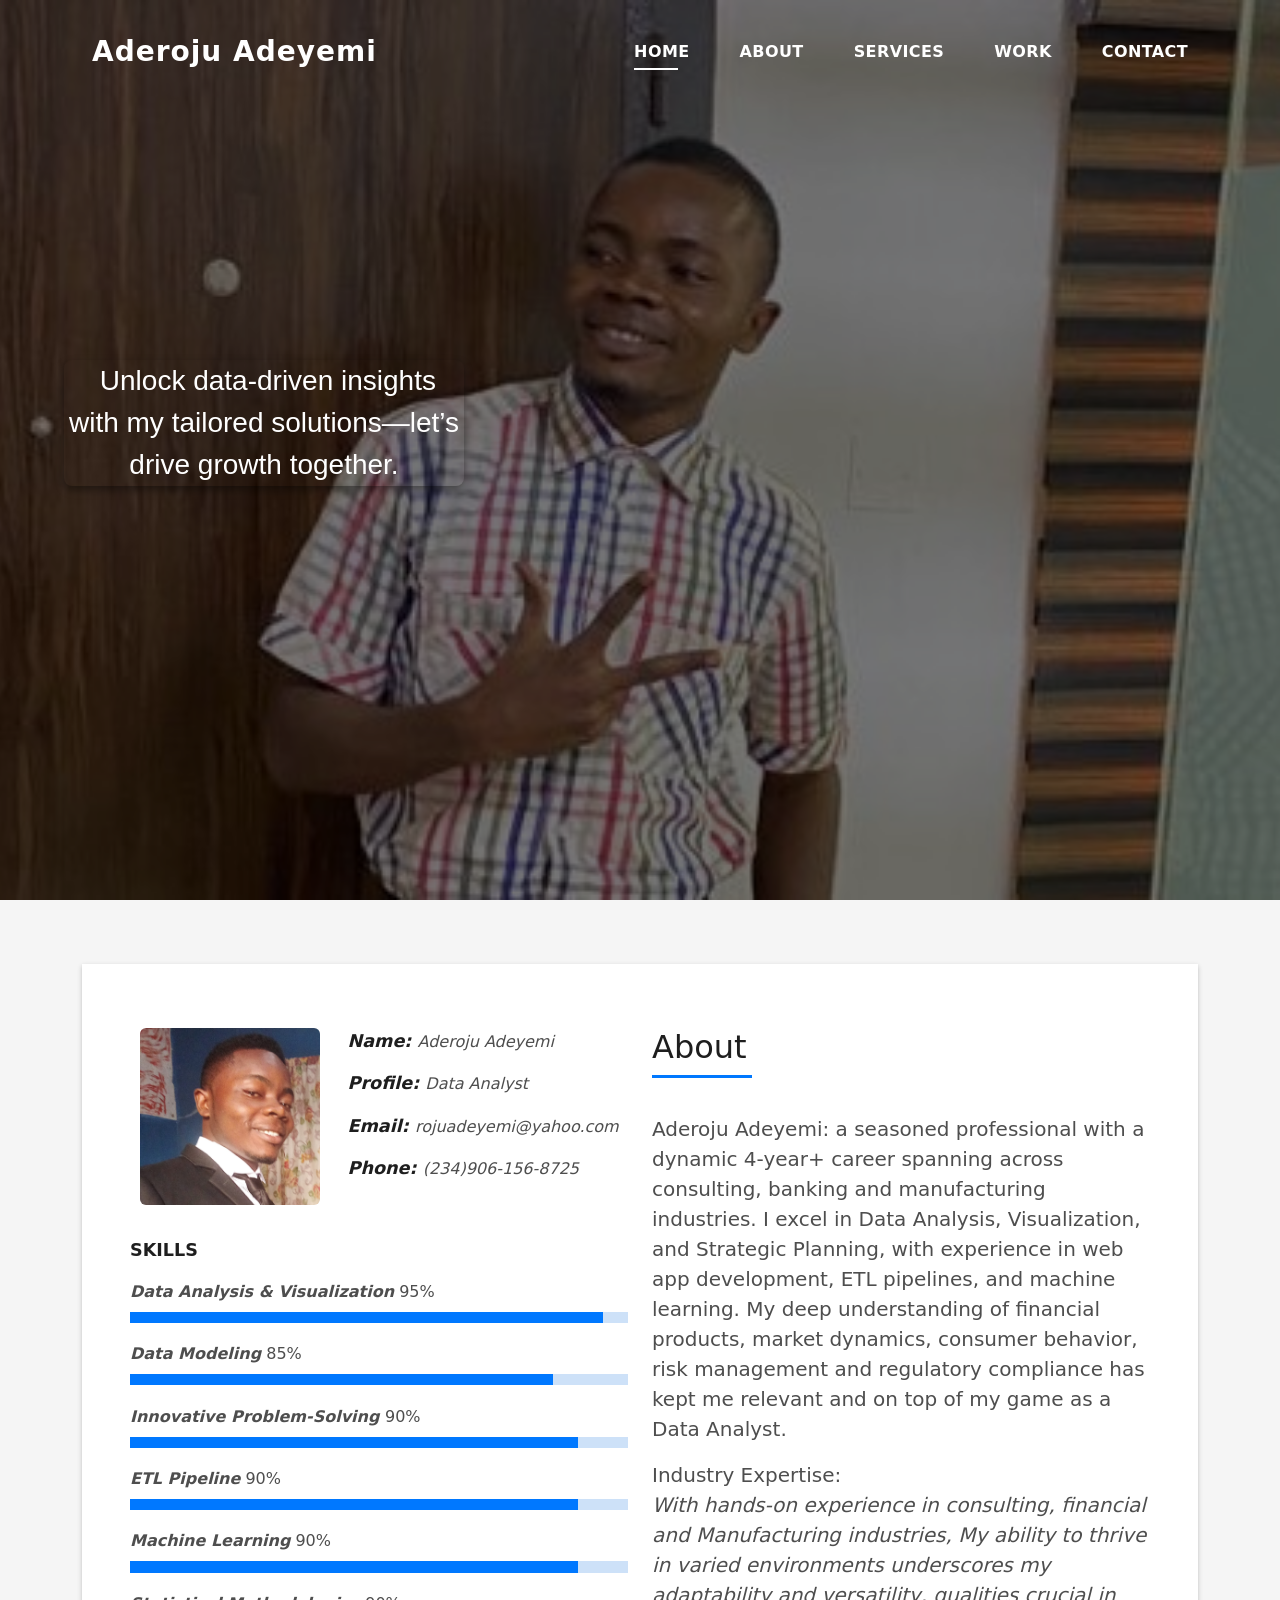
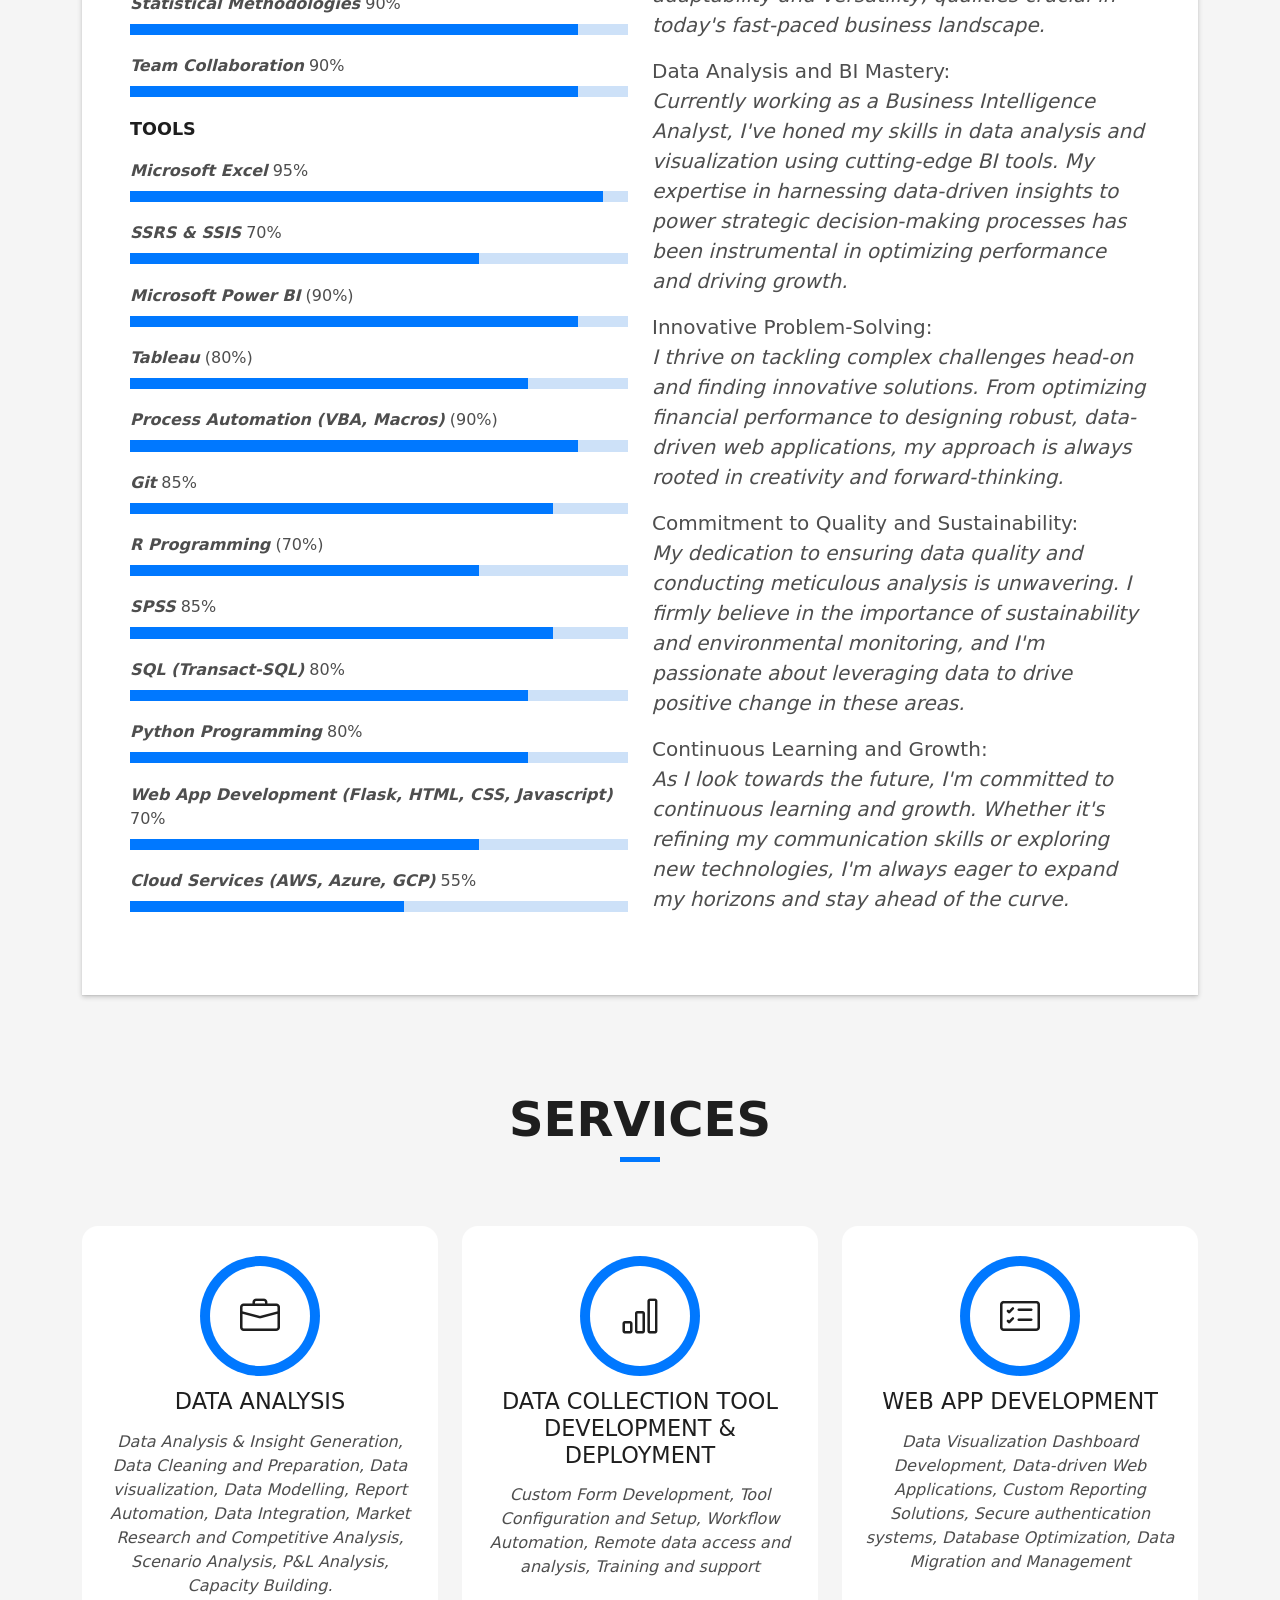
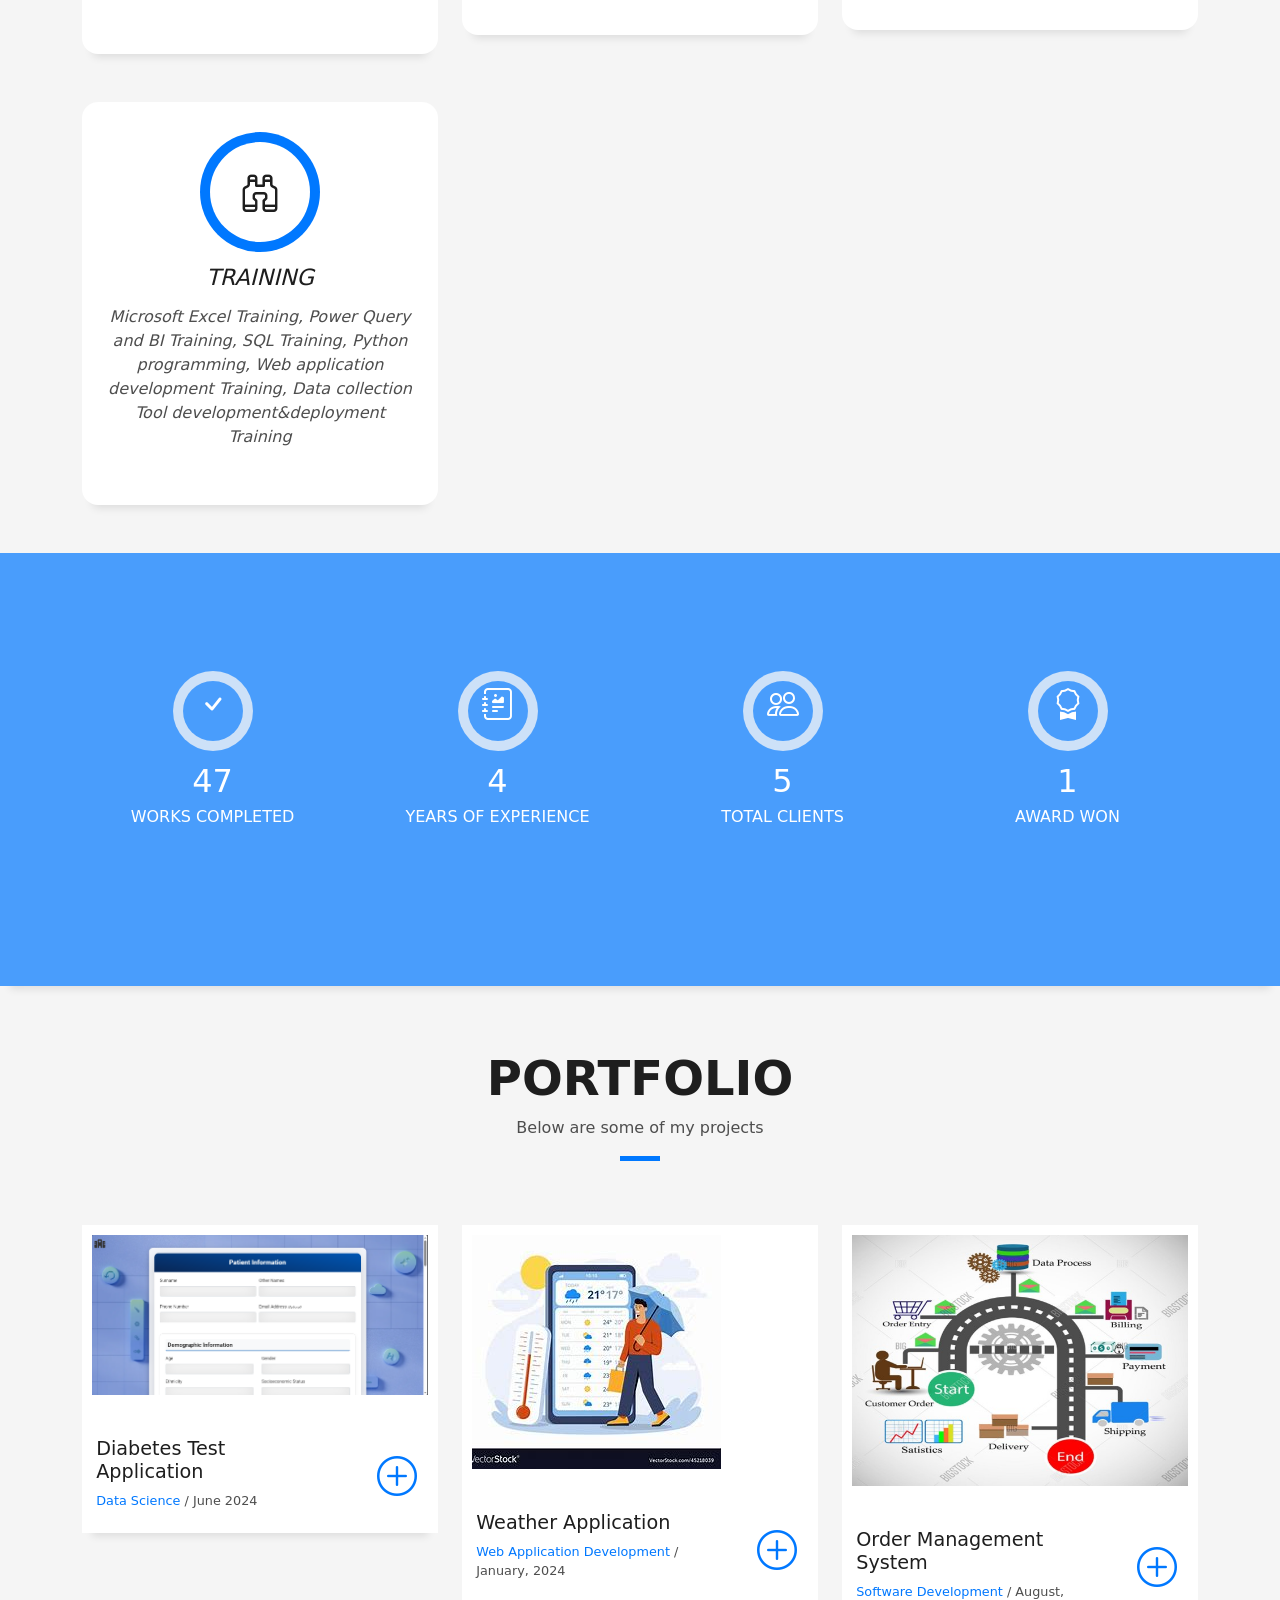
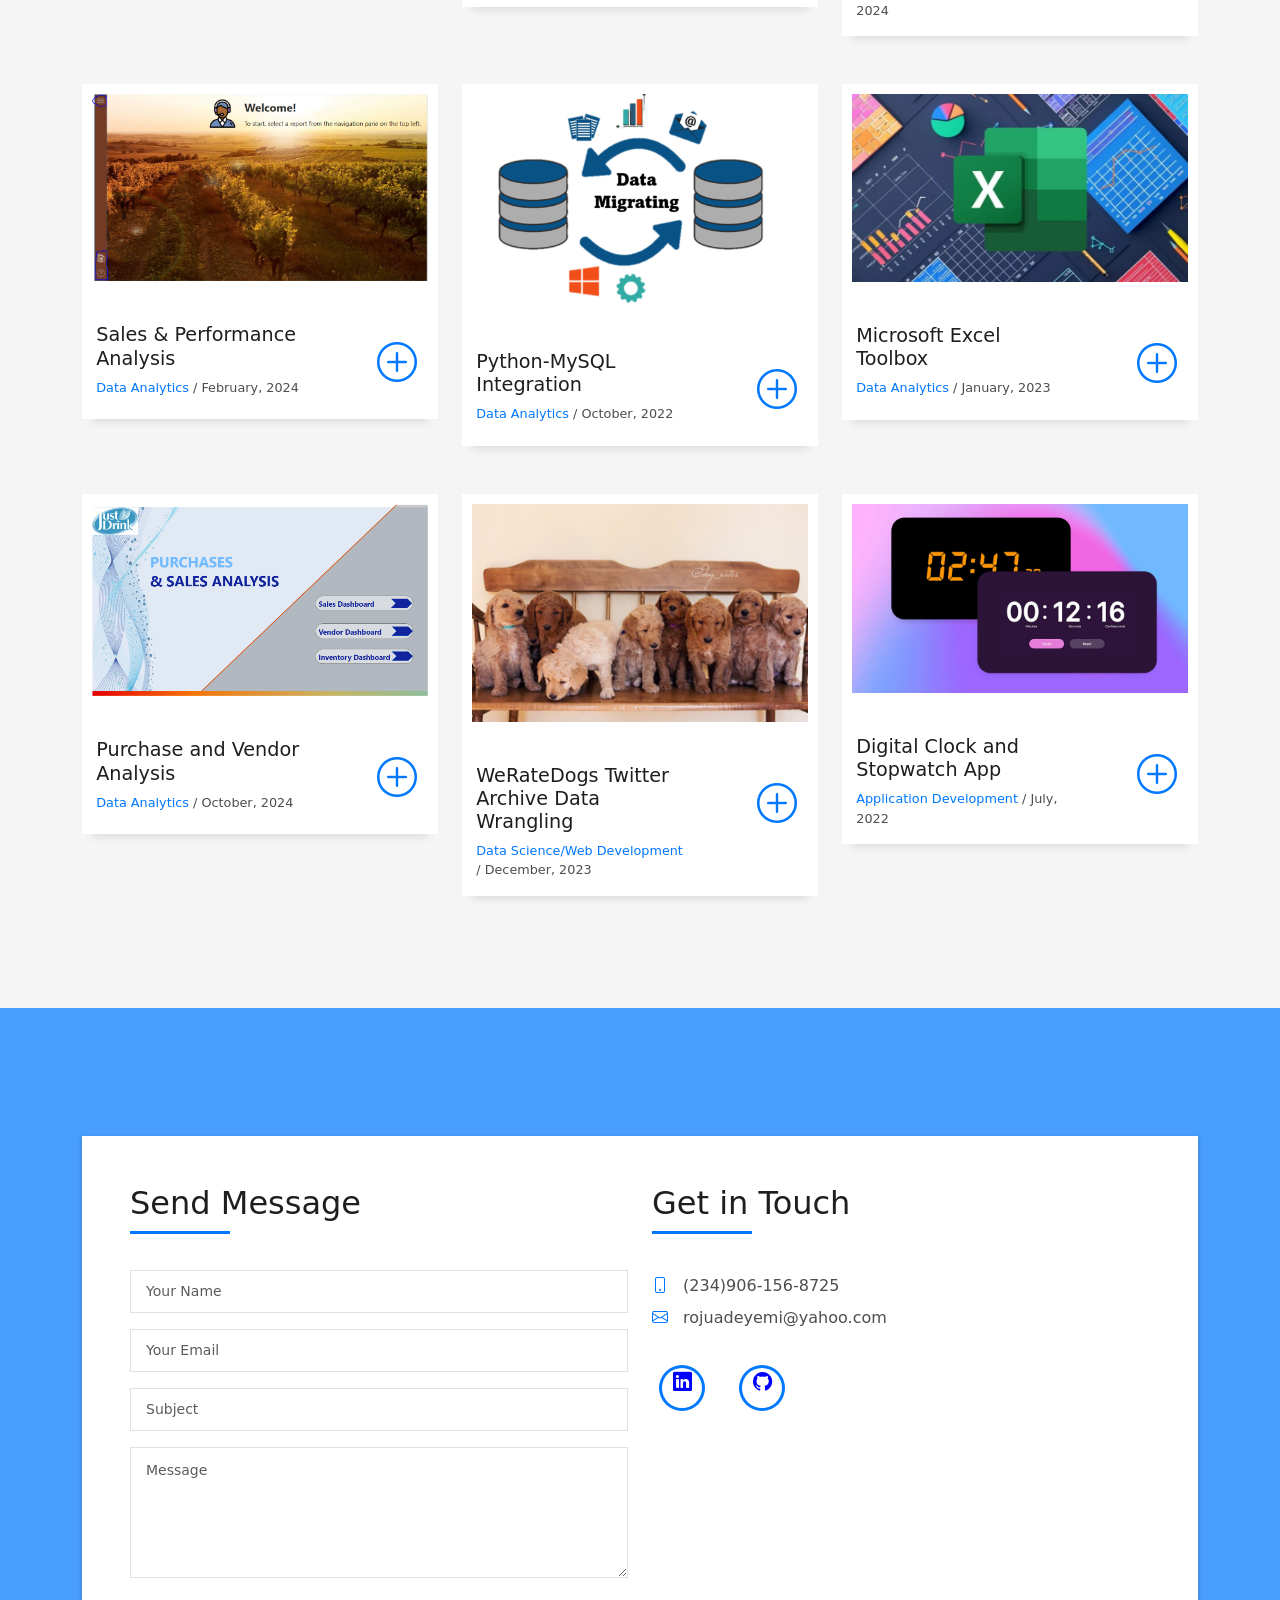
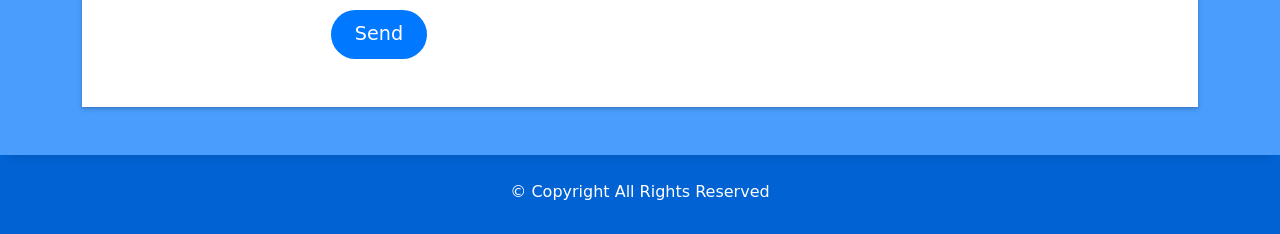
==== index.html @ 92282274 "change main.js to test.js to prevent unwanted info" ====
<!DOCTYPE html>
<html lang="en">

<head>
  <meta charset="utf-8">
  <meta content="width=device-width, initial-scale=1.0" name="viewport">

  <title>Aderoju Adeyemi | Data Analyst & Business Intelligence Expert</title>

<!-- Updated Meta Description -->
<meta content="Aderoju Adeyemi: A Data Analyst specializing in data visualization, ETL pipelines, and business intelligence. I offer customized solutions to improve strategic decision-making through data-driven insights." name="description">

<!-- Updated Meta Keywords -->
<meta content="Data Analyst, Business Intelligence, Machine Learning, Data Visualization, ETL, Python, SQL, Web Development, Strategic Planning" name="keywords">


  <!-- Favicons -->
  <link href="assets/img/favicon.ico" rel="icon">
  <link href="assets/img/apple-touch-icon.png" rel="apple-touch-icon">

  <!-- Vendor CSS Files -->
  <link href="assets/vendor/bootstrap/css/bootstrap.min.css" rel="stylesheet">
  <link href="assets/vendor/bootstrap-icons/bootstrap-icons.css" rel="stylesheet">
  <link href="assets/vendor/glightbox/css/glightbox.min.css" rel="stylesheet">
  <link href="assets/vendor/swiper/swiper-bundle.min.css" rel="stylesheet">

  <!-- Template Main CSS File -->
  <link href="assets/css/style.css" rel="stylesheet">
</head>

<body>

  <!-- ======= Header ======= -->
  <header id="header" class="fixed-top">
    <div class="container d-flex align-items-center justify-content-between">

      <h1 class="logo"><a href="index.html">Aderoju Adeyemi</a></h1>

      <nav id="navbar" class="navbar">
        <ul>
          <li><a class="nav-link scrollto active" href="#hero">Home</a></li>
          <li><a class="nav-link scrollto" href="#about">About</a></li>
          <li><a class="nav-link scrollto" href="#services">Services</a></li>
          <li><a class="nav-link scrollto " href="#work">Work</a></li>
          <li><a class="nav-link scrollto" href="#contact">Contact</a></li>
        </ul>
        <i class="bi bi-list mobile-nav-toggle"></i>
      </nav><!-- .navbar -->

    </div>
  </header><!-- End Header -->

  <!-- ======= Hero Section ======= -->
  <div id="hero" class="hero route bg-image" style="background-image: url(assets/img/background1.jpg)">
    <div class="overlay-itro"></div>
    <div class="hero-content display-table">
      <div class="table-cell">
        <div class="container">
          <p class="welcome-message"> Unlock data-driven insights with my tailored solutions—let’s drive growth together.</p>
        </div>
      </div>
    </div>
  </div><!-- End Hero Section -->

  <main id="main">

    <!-- ======= About Section ======= -->
    <section id="about" class="about-mf sect-pt4 route">
      <div class="container">
        <div class="row">
          <div class="col-sm-12">
            <div class="box-shadow-full">
              <div class="row">
                <div class="col-md-6">
                  <div class="row">
                    <div class="col-sm-6 col-md-5">
                      <div class="about-img">
                        <img src="assets/img/passport1.jpg" class="img-fluid rounded b-shadow-a" alt="" width="180" height="40">
                      </div>
                    </div>
                    <div class="col-sm-6 col-md-7">
                      <div class="about-info">
                        <p><em><span class="title-s"> Name: </span> <span>Aderoju Adeyemi</span></em></p>
                        <p><em><span class="title-s">Profile: </span> <span>Data Analyst</span></em></p>
                        <p><em><span class="title-s">Email: </span> <span>rojuadeyemi@yahoo.com</span></em></p>
                        <p><em><span class="title-s">Phone: </span> <span>(234)906-156-8725</span></em></p>
                      </div>
                    </div>
                  </div>
                  <div class="skill-mf">
                    <p class="title-s">SKILLS</p>
                    <span><strong><em>Data Analysis &amp; Visualization</em></strong></span> <span class="pull-right">95%</span>
                    <div class="progress">
                      <div class="progress-bar" role="progressbar" style="width: 95%;" aria-valuenow="85" aria-valuemin="0" aria-valuemax="100"></div>
                    </div>
                    <span><strong><em>Data Modeling</em></strong></span> <span class="pull-right">85%</span>
                    <div class="progress">
                      <div class="progress-bar" role="progressbar" style="width: 85%;" aria-valuenow="85" aria-valuemin="0" aria-valuemax="100"></div>
                    </div>
                    <span><strong><em>Innovative Problem-Solving </em></strong></span> <span class="pull-right">90%</span>
                    <div class="progress">
                      <div class="progress-bar" role="progressbar" style="width: 90%;" aria-valuenow="85" aria-valuemin="0" aria-valuemax="100"></div>
                    </div>
                    <span><strong><em>ETL Pipeline</em></strong></span> <span class="pull-right">90%</span>
                    <div class="progress">
                      <div class="progress-bar" role="progressbar" style="width: 90%;" aria-valuenow="85" aria-valuemin="0" aria-valuemax="100"></div>
                    </div>
                    <span><strong><em>Machine Learning</em></strong></span> <span class="pull-right">90%</span>
                    <div class="progress">
                      <div class="progress-bar" role="progressbar" style="width: 90%;" aria-valuenow="85" aria-valuemin="0" aria-valuemax="100"></div>
                    </div>
                    <span><strong><em>Statistical Methodologies</em></strong></span> <span class="pull-right">90%</span>
                    <div class="progress">
                      <div class="progress-bar" role="progressbar" style="width: 90%;" aria-valuenow="85" aria-valuemin="0" aria-valuemax="100"></div>
                    </div>
                    <span><strong><em>Team Collaboration</em></strong></span> <span class="pull-right">90%</span>
                    <div class="progress">
                      <div class="progress-bar" role="progressbar" style="width: 90%;" aria-valuenow="85" aria-valuemin="0" aria-valuemax="100"></div>
                    </div>
                  </div>
                  <div class="skill-mf">
                    <p class="title-s">TOOLS</p>
                    <span><strong><em>Microsoft Excel</em></strong></span> <span class="pull-right">95%</span>
                    <div class="progress">
                      <div class="progress-bar" role="progressbar" style="width: 95%;" aria-valuenow="95" aria-valuemin="0" aria-valuemax="100"></div>
                    </div>
                    <span><strong><em>SSRS &amp; SSIS</em></strong></span> <span class="pull-right">70%</span>
                    <div class="progress">
                      <div class="progress-bar" role="progressbar" style="width: 70%" aria-valuenow="70" aria-valuemin="0" aria-valuemax="100"></div>
                    </div>
                    <span><strong><em>Microsoft Power BI</em></strong></span> <span class="pull-right">(90%)</span>
                    <div class="progress">
                      <div class="progress-bar" role="progressbar" style="width: 90%;" aria-valuenow="90" aria-valuemin="0" aria-valuemax="100"></div>
                    </div>
                    <span><strong><em>Tableau</em></strong></span> <span class="pull-right">(80%)</span>
                    <div class="progress">
                      <div class="progress-bar" role="progressbar" style="width: 80%;" aria-valuenow="80" aria-valuemin="0" aria-valuemax="100"></div>
                    </div>
                    <span><strong><em>Process Automation (VBA, Macros)</em></strong></span> <span class="pull-right">(90%)</span>
                    <div class="progress">
                      <div class="progress-bar" role="progressbar" style="width: 90%;" aria-valuenow="90" aria-valuemin="0" aria-valuemax="100"></div>
                    </div>
                    <span><strong><em>Git</em></strong></span> <span class="pull-right">85%</span>
                    <div class="progress">
                      <div class="progress-bar" role="progressbar" style="width: 85%" aria-valuenow="85" aria-valuemin="0" aria-valuemax="100"></div>
                    </div>
                    <span><strong><em>R Programming</em></strong></span> <span class="pull-right">(70%)</span>
                    <div class="progress">
                      <div class="progress-bar" role="progressbar" style="width: 70%;" aria-valuenow="70" aria-valuemin="0" aria-valuemax="100"></div>
                    </div>
                    <span><strong><em>SPSS</em></strong></span> <span class="pull-right">85%</span>
                    <div class="progress">
                      <div class="progress-bar" role="progressbar" style="width: 85%" aria-valuenow="85" aria-valuemin="0" aria-valuemax="100"></div>
                    </div>
                     <span><strong><em>SQL (Transact-SQL)</em></strong></span> <span class="pull-right">80%</span>
                    <div class="progress">
                      <div class="progress-bar" role="progressbar" style="width: 80%;" aria-valuenow="80" aria-valuemin="0" aria-valuemax="100"></div>
                    </div>
                    <span><strong><em>Python Programming</em></strong></span> <span class="pull-right">80%</span>
                    <div class="progress">
                      <div class="progress-bar" role="progressbar" style="width: 80%;" aria-valuenow="80" aria-valuemin="0" aria-valuemax="100"></div>
                    </div>
                    <span><strong><em>Web App Development (Flask, HTML, CSS, Javascript)</em></strong></span> <span class="pull-right">70%</span>
                    <div class="progress">
                      <div class="progress-bar" role="progressbar" style="width: 70%" aria-valuenow="70" aria-valuemin="0" aria-valuemax="100"></div>
                    </div>
                    <span><strong><em>Cloud Services (AWS, Azure, GCP)</em></strong></span> <span class="pull-right">55%</span>
                    <div class="progress">
                      <div class="progress-bar" role="progressbar" style="width: 55%" aria-valuenow="55" aria-valuemin="0" aria-valuemax="100"></div>
                    </div>
                  </div>
                </div>
                <div class="col-md-6">
                  <div class="about-me pt-4 pt-md-0">
                    <div class="title-box-2">
                      <h5 class="title-left">
                        About
                      </h5>
                    </div>
                    <p class="lead">
                     Aderoju Adeyemi: a seasoned professional with a dynamic 4-year+ career spanning across consulting, banking and manufacturing industries. 
                      I excel in Data Analysis, Visualization, and Strategic Planning, with experience in web app development, ETL pipelines, and machine learning. My deep understanding of financial products, market dynamics, consumer behavior, risk management and regulatory compliance has kept me relevant and on top of my game as a Data Analyst.
                    </p>
                    <p class="lead">
                      <strong>Industry Expertise:</strong><br>
                      <em>
                      With hands-on experience in consulting, financial and Manufacturing industries, 
                      My ability to thrive in varied environments underscores my adaptability and versatility, 
                      qualities crucial in today's fast-paced business landscape.
                      </em>

                    </p>                  
                    <p class="lead">
                      <strong>Data Analysis and BI Mastery: </strong><br>
                      <em>
                      Currently working as a Business Intelligence Analyst, 
                      I've honed my skills in data analysis and visualization using cutting-edge BI tools. 
                      My expertise in harnessing data-driven insights to power strategic decision-making processes 
                      has been instrumental in optimizing performance and driving growth.                    
                      </em>
                    </p>
                    <p class="lead">
                      <strong>Innovative Problem-Solving:</strong><br>
                   <em>
                      I thrive on tackling complex challenges head-on and finding innovative solutions. 
                      From optimizing financial performance to designing robust, data-driven web applications, 
                      my approach is always rooted in creativity and forward-thinking.
                   </em>
                  </p>
                    <p class="lead">
                      <strong>Commitment to Quality and Sustainability: </strong><br>
                    <em>
                      My dedication to ensuring data quality and conducting meticulous analysis is unwavering.
                      I firmly believe in the importance of sustainability and environmental monitoring, 
                      and I'm passionate about leveraging data to drive positive change in these areas.
                    </em>

                  <p class="lead"> 
                    <strong>Continuous Learning and Growth: </strong><br>
                    <em>
                    As I look towards the future,
                      I'm committed to continuous learning and growth.
                      Whether it's refining my communication skills or exploring new technologies,
                      I'm always eager to expand my horizons and stay ahead of the curve.
                    </em>
                  </p>
                  </div>
                </div>
              </div>
            </div>
          </div>
        </div>
      </div>
    </section> <!-- End About Section -->

    <!-- ======= Services Section ======= -->
    <section id="services" class="services-mf pt-5 route">
      <div class="container">
        <div class="row">
          <div class="col-sm-12">
            <div class="title-box text-center">
              <h3 class="title-a">
                Services
              </h3>
              <div class="line-mf"></div>
            </div>
          </div>
        </div>
        <div class="row">
          <div class="col-md-4">
            <div class="service-box">
              <div class="service-ico">
                <span class="ico-circle"><i class="bi bi-briefcase"></i></span>
              </div>
              <div class="service-content">
                <h2 class="s-title">Data Analysis</h2>
                <p class="s-description text-center">
                     <em>
                       Data Analysis &amp; Insight Generation, Data Cleaning and Preparation, Data visualization, Data Modelling, 
                  Report Automation, Data Integration, Market Research and Competitive Analysis, Scenario Analysis, P&L Analysis, Capacity Building.
                     </em>
                 
                </p>
              </div>
            </div>
          </div>
         
          <div class="col-md-4">
            <div class="service-box">
              <div class="service-ico">
                <span class="ico-circle"><i class="bi bi-bar-chart"></i></span>
              </div>
              <div class="service-content">
                <h2 class="s-title">Data Collection Tool Development &amp; Deployment</h2>
                <p class="s-description text-center">
                  <em>
                    Custom Form Development, Tool Configuration and Setup, Workflow Automation, 
                      Remote data access and analysis, Training and support
                  </em>
                </p>
              </div>
            </div>
          </div>
           <div class="col-md-4">
            <div class="service-box">
              <div class="service-ico">
                <span class="ico-circle"><i class="bi bi-card-checklist"></i></span>
              </div>
              <div class="service-content">
                <h2 class="s-title">Web App Development</h2>
                <p class="s-description text-center">
                  <em>
                    Data Visualization Dashboard Development, Data-driven Web Applications, Custom Reporting Solutions, 
                    Secure authentication systems, Database Optimization, Data Migration and Management
                  </em>
    
                </p>
              </div>
            </div>
          </div>
          <div class="col-md-4">
            <div class="service-box">
              <div class="service-ico">
                <span class="ico-circle"><i class="bi bi-binoculars"></i></span>
              </div>
              <div class="service-content">
                <h2 class="s-title"><em>Training</em></h2>
                <p class="s-description text-center">
                      <em>
                        Microsoft Excel Training, Power Query and BI Training, SQL Training, Python programming, Web application development Training, 
                        Data collection Tool development&deployment Training
                      </em>
                </p>
              </div>
            </div>
          </div>
          
         
        </div>
      </div>
    </section><!-- End Services Section -->

    <!-- ======= Counter Section ======= -->
    <div class="section-counter paralax-mf bg-image" style="background-image: url(assets/img/counters-bg.jpg)">
      <div class="overlay-mf"></div>
      <div class="container position-relative">
        <div class="row">
          <div class="col-sm-3 col-lg-3">
            <div class="counter-box counter-box pt-4 pt-md-0">
              <div class="counter-ico">
                <span class="ico-circle"><i class="bi bi-check"></i></span>
              </div>
              <div class="counter-num">
                <p data-purecounter-start="0" data-purecounter-end="50" data-purecounter-duration="1" class="counter purecounter"></p>
                <span class="counter-text">WORKS COMPLETED</span>
              </div>
            </div>
          </div>
          <div class="col-sm-3 col-lg-3">
            <div class="counter-box pt-4 pt-md-0">
              <div class="counter-ico">
                <span class="ico-circle"><i class="bi bi-journal-richtext"></i></span>
              </div>
              <div class="counter-num">
                <p data-purecounter-start="0" data-purecounter-end="4" data-purecounter-duration="1" class="counter purecounter"></p>
                <span class="counter-text">YEARS OF EXPERIENCE</span>
              </div>
            </div>
          </div>
          <div class="col-sm-3 col-lg-3">
            <div class="counter-box pt-4 pt-md-0">
              <div class="counter-ico">
                <span class="ico-circle"><i class="bi bi-people"></i></span>
              </div>
              <div class="counter-num">
                <p data-purecounter-start="0" data-purecounter-end="5" data-purecounter-duration="1" class="counter purecounter"></p>
                <span class="counter-text">TOTAL CLIENTS</span>
              </div>
            </div>
          </div>
          <div class="col-sm-3 col-lg-3">
            <div class="counter-box pt-4 pt-md-0">
              <div class="counter-ico">
                <span class="ico-circle"><i class="bi bi-award"></i></span>
              </div>
              <div class="counter-num">
                <p data-purecounter-start="0" data-purecounter-end="1" data-purecounter-duration="1" class="counter purecounter"></p>
                <span class="counter-text">AWARD WON</span>
              </div>
            </div>
          </div>
        </div>
      </div>
    </div><!-- End Counter Section -->
     <!-- ======= Portfolio Section ======= -->
    <section id="work" class="portfolio-mf sect-pt4 route">
      <div class="container">
        <div class="row">
          <div class="col-sm-12">
            <div class="title-box text-center">
              <h3 class="title-a">
                Portfolio
              </h3>
              <p class="subtitle-a">
                Below are some of my projects
              </p>
              <div class="line-mf"></div>
            </div>
          </div>
        </div>
        <div class="row">
          <div class="col-md-4">
            <div class="work-box">
              <a href="assets/img/diabetes.png" data-gallery="portfolioGallery" class="portfolio-lightbox">
                <div class="work-img">
                  <img src="assets/img/diabetes.png" alt="" class="img-fluid">
                </div>
              </a>
              <div class="work-content">
                <div class="row">
                  <div class="col-sm-8">
                    <h2 class="w-title">Diabetes Test Application</h2>
                    <div class="w-more">
                      <span class="w-ctegory">Data Science</span> / <span class="w-date">June 2024</span>
                    </div>
                  </div>
                  <div class="col-sm-4">
                    <div class="w-like">
                      <a href="diabetes.html"> <span class="bi bi-plus-circle"></span></a>
                    </div>
                  </div>
                </div>
              </div>
            </div>
          </div>
          <div class="col-md-4">
            <div class="work-box">
              <a href="assets/img/weather1.png" data-gallery="portfolioGallery" class="portfolio-lightbox">
                <div class="work-img">
                  <img src="assets/img/weather1.png" alt="" class="img-fluid">
                </div>
              </a>
              <div class="work-content">
                <div class="row">
                  <div class="col-sm-8">
                    <h2 class="w-title">Weather Application</h2>
                    <div class="w-more">
                      <span class="w-ctegory">Web Application Development</span> / <span class="w-date">January, 2024</span>
                    </div>
                  </div>
                  <div class="col-sm-4">
                    <div class="w-like">
                      <a href="weather.html"> <span class="bi bi-plus-circle"></span></a>
                    </div>
                  </div>
                </div>
              </div>
            </div>
          </div>
          <div class="col-md-4">
            <div class="work-box">
              <a href="assets/img/oms.jpg" data-gallery="portfolioGallery" class="portfolio-lightbox">
                <div class="work-img">
                  <img src="assets/img/oms.jpg" alt="" class="img-fluid">
                </div>
              </a>
              <div class="work-content">
                <div class="row">
                  <div class="col-sm-8">
                    <h2 class="w-title">Order Management System</h2>
                    <div class="w-more">
                      <span class="w-ctegory">Software Development</span> / <span class="w-date">August, 2024</span>
                    </div>
                  </div>
                  <div class="col-sm-4">
                    <div class="w-like">
                      <a href="oms.html"> <span class="bi bi-plus-circle"></span></a>
                    </div>
                  </div>
                </div>
              </div>
            </div>
          </div>
          <div class="col-md-4">
            <div class="work-box">
              <a href="assets/img/sales1.PNG" data-gallery="portfolioGallery" class="portfolio-lightbox">
                <div class="work-img">
                  <img src="assets/img/sales1.PNG" alt="" class="img-fluid">
                </div>
              </a>
              <div class="work-content">
                <div class="row">
                  <div class="col-sm-8">
                    <h2 class="w-title"> Sales &amp; Performance Analysis</h2>
                    <div class="w-more">
                      <span class="w-ctegory">Data Analytics</span> / <span class="w-date">February, 2024</span>
                    </div>
                  </div>
                  <div class="col-sm-4">
                    <div class="w-like">
                      <a href="sales.html"> <span class="bi bi-plus-circle"></span></a>
                    </div>
                  </div>
                </div>
              </div>
            </div>
          </div>

          <div class="col-md-4">
            <div class="work-box">
              <a href="assets/img/db-migration.png" data-gallery="portfolioGallery" class="portfolio-lightbox">
                <div class="work-img">
                  <img src="assets/img/db-migration.png" alt="" class="img-fluid">
                </div>
              </a>
              <div class="work-content">
                <div class="row">
                  <div class="col-sm-8">
                    <h3 class="w-title">Python-MySQL Integration</h3>
                    <div class="w-more">
                      <span class="w-ctegory">Data Analytics</span> / <span class="w-date">October, 2022</span>
                    </div>
                  </div>
                  <div class="col-sm-4">
                    <div class="w-like">
                      <a href="db-details.html"> <span class="bi bi-plus-circle"></span></a>
                    </div>
                  </div>
                </div>
              </div>
            </div>
          </div>
          <div class="col-md-4">
            <div class="work-box">
              <a href="assets/img/excel1.png" data-gallery="portfolioGallery" class="portfolio-lightbox">
                <div class="work-img">
                  <img src="assets/img/excel1.png" alt="" class="img-fluid">
                </div>
              </a>
              <div class="work-content">
                <div class="row">
                  <div class="col-sm-8">
                    <h2 class="w-title">Microsoft Excel Toolbox</h2>
                    <div class="w-more">
                      <span class="w-ctegory">Data Analytics</span> / <span class="w-date"> January, 2023</span>
                    </div>
                  </div>
                  <div class="col-sm-4">
                    <div class="w-like">
                      <a href="excel.html"> <span class="bi bi-plus-circle"></span></a>
                    </div>
                  </div>
                </div>
              </div>
            </div>
          </div>
          <div class="col-md-4">
            <div class="work-box">
              <a href="assets/img/p1.png" data-gallery="portfolioGallery" class="portfolio-lightbox">
                <div class="work-img">
                  <img src="assets/img/p1.png" alt="" class="img-fluid">
                </div>
              </a>
              <div class="work-content">
                <div class="row">
                  <div class="col-sm-8">
                    <h2 class="w-title">Purchase and Vendor Analysis</h2>
                    <div class="w-more">
                      <span class="w-ctegory">Data Analytics</span> / <span class="w-date">October, 2024</span>
                    </div>
                  </div>
                  <div class="col-sm-4">
                    <div class="w-like">
                      <a href="justdrinks.html"> <span class="bi bi-plus-circle"></span></a>
                    </div>
                  </div>
                </div>
              </div>
            </div>
          </div>
          <div class="col-md-4">
            <div class="work-box">
              <a href="assets/img/wrang2.png" data-gallery="portfolioGallery" class="portfolio-lightbox">
                <div class="work-img">
                  <img src="assets/img/wrang2.png" alt="" class="img-fluid">
                </div>
              </a>
              <div class="work-content">
                <div class="row">
                  <div class="col-sm-8">
                    <h2 class="w-title">WeRateDogs Twitter Archive Data Wrangling</h2>
                    <div class="w-more">
                      <span class="w-ctegory">Data Science/Web Development</span> / <span class="w-date">December, 2023</span>
                    </div>
                  </div>
                  <div class="col-sm-4">
                    <div class="w-like">
                      <a href="wrangling.html"> <span class="bi bi-plus-circle"></span></a>
                    </div>
                  </div>
                </div>
              </div>
            </div>
          </div>
          <div class="col-md-4">
            <div class="work-box">
              <a href="assets/img/stopwatch1.png" data-gallery="portfolioGallery" class="portfolio-lightbox">
                <div class="work-img">
                  <img src="assets/img/stopwatch1.png" alt="" class="img-fluid">
                </div>
              </a>
              <div class="work-content">
                <div class="row">
                  <div class="col-sm-8">
                    <h2 class="w-title">Digital Clock and Stopwatch App</h2>
                    <div class="w-more">
                      <span class="w-ctegory">Application Development</span> / <span class="w-date">July, 2022</span>
                    </div>
                  </div>
                  <div class="col-sm-4">
                    <div class="w-like">
                      <a href="digital.html"> <span class="bi bi-plus-circle"></span></a>
                    </div>
                  </div>
                </div>
              </div>
            </div>
          </div>       
         

        </div>
      </div>
    </section><!-- End Portfolio Section -->

   
    <!-- ======= Contact Section ======= -->
    <section id="contact" class="paralax-mf footer-paralax bg-image sect-mt4 route" style="background-image: url(assets/img/overlay-bg.jpg)">
      <div class="overlay-mf"></div>
      <div class="container">
        <div class="row">
          <div class="col-sm-12">
            <div class="contact-mf">
              <div id="contact1" class="box-shadow-full">
                <div class="row">
                  <div class="col-md-6">
                    <div class="title-box-2">
                      <h5 class="title-left">
                        Send Message
                      </h5>
                    </div>
                    <div>
                      <form action="https://formspree.io/f/xqakkvwb" method="post" role="form" class="php-email-form">

                        <div class="row">
                          <div class="col-md-12 mb-3">
                            <div class="form-group">
                              <input type="text" name="name" class="form-control" id="name" placeholder="Your Name" required>
                            </div>
                          </div>
                          <div class="col-md-12 mb-3">
                            <div class="form-group">
                              <input type="email" class="form-control" name="email" id="email" placeholder="Your Email" required>
                            </div>
                          </div>
                          <div class="col-md-12 mb-3">
                            <div class="form-group">
                              <input type="text" class="form-control" name="subject" id="subject" placeholder="Subject" required>
                            </div>
                          </div>
                          <div class="col-md-12">
                            <div class="form-group">
                              <textarea class="form-control" name="message" rows="5" placeholder="Message" required></textarea>
                            </div>
                          </div>
                          

                          <div class="col-md-12 text-center my-3">
                            <div class="sent-message">Your message has been sent. Thank you!</div>
                          </div>
                          
                          <div class="col-md-12 text-center">
                            <button type="submit" class="button button-a button-big button-rouded">Send</button>
                          </div>
                        </div>
                        
                      </form>

                      <div id="status"></div>
                    </div>
                  </div>
                  <div class="col-md-6">
                    <div class="title-box-2 pt-4 pt-md-0">
                      <h5 class="title-left">
                        Get in Touch
                      </h5>
                    </div>
                    <div class="more-info">
                      <p class="lead">
                       
                      </p>
                      <ul class="list-ico">
                        
                        <li><span class="bi bi-phone"></span> (234)906-156-8725</li>
                        <li><span class="bi bi-envelope"></span> rojuadeyemi@yahoo.com</li>
                      </ul>
                    </div>
                    <div class="socials">
                      <ul>
                        <li><a href="https://www.linkedin.com/in/rojuadeyemi/"><span class="ico-circle"><i class="bi bi-linkedin"></i></span></a></li>
                        <li><a href="https://github.com/rojuadeyemi"><span class="ico-circle"><i class="bi bi-github"></i></span></a></li>
                      </ul>
                    </div>
                  </div>
                </div>
              </div>
            </div>
          </div>
        </div>
      </div>
    </section><!-- End Contact Section -->
    
  </main><!-- End #main -->

  <!-- ======= Footer ======= -->
  <footer>
    <div class="container">
      <div class="row">
        <div class="col-sm-12">
          <div class="copyright-box">
            <p class="copyright">&copy; Copyright All Rights Reserved</p>
          </div>
        </div>
      </div>
    </div>
  </footer><!-- End  Footer -->
  
  <div id="preloader"></div>
  <a href="#" class="back-to-top d-flex align-items-center justify-content-center"><i class="bi bi-arrow-up-short"></i></a>

  <!-- Vendor JS Files -->
  <script src="assets/vendor/purecounter/purecounter_vanilla.js"></script>
  <script src="assets/vendor/bootstrap/js/bootstrap.bundle.min.js"></script>
  <script src="assets/vendor/glightbox/js/glightbox.min.js"></script>
  <script src="assets/vendor/swiper/swiper-bundle.min.js"></script>
  <script src="assets/vendor/typed.js/typed.umd.js"></script>
  <script src="assets/vendor/php-email-form/validate.js"></script>

  <!-- Template Main JS File -->
  <script src="assets/js/main.js"></script>
  <script src="assets/js/test.js"></script>
</body>

</html>
---- assets/css/style.css ----
body {
  background-color: #f5f5f5;
  color: #4e4e4e;
}

h1,
h2,
h3,
h4,
h5,
h6 {
  color: #1e1e1e;
}


.service-box:hover .service-content h2 {
  color: #007bff; /* Change text color on hover */
  font-size: 22px; /* Increase font size on hover */
}

.service-box:hover .service-content {
  background-color: #f0f0f0; /* Change background color */
  transition: background-color 0.3s ease-in-out;
}



a {
  color: blue;
  text-decoration: none;
  transition: all 0.5s ease-in-out;
  display: inline-block;
  margin: 10px;
}

a:hover {
  color: darkblue;
  text-decoration: none;
  transition: all 0.5s ease-in-out;
}

a:visited {
  color: purple; /* Color for links that have been visited */
}

.p-r {
  position: relative;
}

.color-a {
  text-decoration: none;
  color: #0078ff;
}

.color-d {
  color: #f5f5f5;
}

.color-text-a {
  text-decoration: none;
  color: #4e4e4e;
}

.box-shadow,
.card-blog,
.work-box,
.service-box,
.paralax-mf {
  box-shadow: 0 13px 8px -10px rgba(0, 0, 0, 0.1);
}

.box-shadow-a,
.button:hover {
  text-decoration: none;
  box-shadow: 0 0 0 4px #cde1f8;
}

.display-5 {
  font-size: 2.5rem;
  font-weight: 300;
  line-height: 1.1;
}

.display-6 {
  font-size: 2rem;
  font-weight: 300;
  line-height: 1.1;
}

.avatar {
  width: 32px;
  height: 32px;
  margin-right: 4px;
  overflow: hidden;
}

.bg-image {
  background-repeat: no-repeat;
  background-attachment: fixed;
  background-size: cover;
  background-position: center center;
}

@media (max-width: 1024px) {
  .bg-image {
    background-attachment: scroll;
  }
}

.overlay-mf {
  background-color: #0078ff;
}

.overlay-mf {
  position: absolute;
  top: 0;
  left: 0px;
  padding: 0;
  height: 100%;
  width: 100%;
  opacity: 0.7;
}

.paralax-mf {
  position: relative;
  padding: 8rem 0;
}

.display-table {
  width: 100%;
  height: 100%;
  display: table;
}

.table-cell {
  display: table-cell;
  vertical-align: middle;
}

/*--/ Sections /--*/
.sect-4 {
  padding: 4rem 0;
}

.sect-pt4 {
  padding-top: 4rem;
}

.sect-mt4 {
  margin-top: 4rem;
}

/*--/ Title s /--*/
.title-s {
  font-weight: 600;
  color: #1e1e1e;
  font-size: 1.1rem;
}

/*--/ Title A /--*/
.title-box {
  margin-bottom: 4rem;
}

.title-a {
  text-decoration: none;
  font-size: 3rem;
  font-weight: bold;
  text-transform: uppercase;
}

.line-mf {
  width: 40px;
  height: 5px;
  background-color: #0078ff;
  margin: 0 auto;
}

/*--/ Title Left /--*/
.title-box-2 {
  margin-bottom: 3rem;
}

.title-left {
  font-size: 2rem;
  position: relative;
}

.title-left:before {
  content: "";
  position: absolute;
  height: 3px;
  background-color: #0078ff;
  width: 100px;
  bottom: -12px;
}

/*------/ Box /------*/
.box-pl2 {
  padding-left: 2rem;
}

.box-shadow-full {
  padding: 3rem 1.25rem;
  position: relative;
  background-color: #fff;
  margin-bottom: 3rem;
  z-index: 2;
  box-shadow: 0 1px 1px 0 rgba(0, 0, 0, 0.06), 0 2px 5px 0 rgba(0, 0, 0, 0.2);
}

@media (min-width: 768px) {
  .box-shadow-full {
    padding: 3rem;
  }
}

/*------/ Socials /------*/
.socials {
  padding: 1.5rem 0;
}

.socials ul li {
  display: inline-block;
}

.socials .ico-circle {
  height: 40px;
  width: 40px;
  font-size: 1.2rem;
  border-radius: 50%;
  line-height: 1.6;
  margin: 0 15px 0 0;
  box-shadow: 0 0 0 3px #0078ff;
  transition: all 500ms ease;
}

.socials .ico-circle:hover {
  background-color: #0078ff;
  color: #fff;
  box-shadow: 0 0 0 3px #cde1f8;
  transition: all 500ms ease;
}

/*------/ Ul resect /------*/
.ul-resect,
.widget-tags ul,
.widget-sidebar .list-sidebar,
.box-comments .list-comments,
.blog-wrapper .post-meta ul,
.list-ico,
.socials ul {
  list-style: none;
  padding-left: 0;
  margin-bottom: 0;
}

.list-ico {
  line-height: 2;
}

.list-ico span {
  color: #0078ff;
  margin-right: 10px;
}

/*------/ Ico Circle /------*/
.ico-circle {
  height: 100px;
  width: 100px;
  font-size: 2rem;
  border-radius: 50%;
  line-height: 1.55;
  margin: 0 auto;
  text-align: center;
  box-shadow: 0 0 0 10px #0078ff;
  display: block;
}

/*------/ Owl Carousel /------*/
.owl-theme .owl-dots {
  text-align: center;
  margin-top: 18px;
}

.owl-theme .owl-dots .owl-dot {
  display: inline-block;
}

.owl-theme .owl-dots .owl-dot span {
  width: 18px;
  height: 7px;
  margin: 5px 5px;
  background: #cde1f8;
  border: 0px solid #cde1f8;
  display: block;
  transition: all 0.6s ease-in-out;
  cursor: pointer;
}

.owl-theme .owl-dots .owl-dot:hover span {
  background-color: #cde1f8;
}

.owl-theme .owl-dots .owl-dot.active span {
  background-color: #1B1B1B;
  width: 25px;
}

/*--/ Scrolltop s /--*/
.scrolltop-mf {
  position: relative;
  display: none;
}

.scrolltop-mf span {
  z-index: 999;
  position: fixed;
  width: 42px;
  height: 42px;
  background-color: #0078ff;
  opacity: 0.7;
  font-size: 1.6rem;
  line-height: 1.5;
  text-align: center;
  color: #fff;
  top: auto;
  left: auto;
  right: 30px;
  bottom: 50px;
  cursor: pointer;
  border-radius: 50%;
}

/*--------------------------------------------------------------
# Back to top button
--------------------------------------------------------------*/
.back-to-top {
  position: fixed;
  visibility: hidden;
  opacity: 0;
  right: 15px;
  bottom: 15px;
  z-index: 996;
  background: #0078ff;
  width: 40px;
  height: 40px;
  border-radius: 50px;
  transition: all 0.4s;
}

.back-to-top i {
  font-size: 28px;
  color: #fff;
  line-height: 0;
}

.back-to-top:hover {
  background: #298eff;
  color: #fff;
}

.back-to-top.active {
  visibility: visible;
  opacity: 1;
}

/*------/ Prelaoder /------*/
#preloader {
  position: fixed;
  top: 0;
  left: 0;
  right: 0;
  bottom: 0;
  z-index: 9999;
  overflow: hidden;
  background: #fff;
}

#preloader:before {
  content: "";
  position: fixed;
  top: calc(50% - 30px);
  left: calc(50% - 30px);
  border: 6px solid #f2f2f2;
  border-top: 6px solid #0078ff;
  border-radius: 50%;
  width: 60px;
  height: 60px;
  animation: animate-preloader 1s linear infinite;
}

@keyframes animate-preloader {
  0% {
    transform: rotate(0deg);
  }

  100% {
    transform: rotate(360deg);
  }
}

/*------/ Button /------*/
.button {
  display: inline-block;
  padding: 0.3rem 0.6rem;
  text-align: center;
  vertical-align: middle;
  -webkit-user-select: none;
  -moz-user-select: none;
  user-select: none;
  font-size: 1rem;
  border-radius: 0.3rem;
  border: 1px solid transparent;
  transition: all 500ms ease;
  cursor: pointer;
}

.button:focus {
  outline: 0;
}

.button:hover {
  background-color: #0062d3;
  color: #fff;
  transition: all 500ms ease;
}

.button-a {
  text-decoration: none;
  background-color: #0078ff;
  color: #fff;
  border-color: #cde1f8;
}

.button-big {
  padding: 0.9rem 2.3rem;
  font-size: 1.2rem;
}

.button-rouded {
  border-radius: 5rem;
}

.btn-lg {
  padding: 0.5rem 1rem;
  font-size: 1.25rem;
  line-height: 1.5;
  border-radius: 0.3rem;
}

/*--------------------------------------------------------------
# Header
--------------------------------------------------------------*/
#header {
  transition: all 0.5s;
  z-index: 997;
  padding: 20px 0;
}

#header .logo {
  font-size: 28px;
  margin: 0;
  padding: 0;
  font-weight: 600;
  letter-spacing: 1px;
}

#header .logo a {
  color: #fff;
}

#header .logo img {
  max-height: 40px;

}

img {
  transition: transform 0.2s; /* Animation */
}

img:hover {
  transform: scale(1.1); /* Scale up on hover */
}

#header.header-scrolled {
  background: rgba(0, 0, 0, 0.9);
  padding: 12px 0;
}

/*--------------------------------------------------------------
# Navigation Menu
--------------------------------------------------------------*/
/**
* Desktop Navigation 
*/
.navbar {
  padding: 0;
}

.navbar ul {
  margin: 0;
  padding: 0;
  display: flex;
  list-style: none;
  align-items: center;
}

.navbar li {
  position: relative;
}

.navbar>ul>li {
  white-space: nowrap;
  padding: 10px 0 10px 30px;
}

.navbar a,
.navbar a:focus {
  display: flex;
  align-items: center;
  justify-content: space-between;
  color: #fff;
  font-size: 16px;
  font-weight: 600;
  padding: 0;
  white-space: nowrap;
  transition: 0.3s;
  letter-spacing: 0.4px;
  position: relative;
  text-transform: uppercase;
}

.navbar a i,
.navbar a:focus i {
  font-size: 12px;
  line-height: 0;
  margin-left: 5px;
}

.navbar>ul>li>a:before {
  content: "";
  position: absolute;
  width: 100%;
  height: 2px;
  bottom: -6px;
  left: 0;
  width: 0;
  background-color: #fff;
  visibility: hidden;
  transition: all 0.3s ease-in-out 0s;
}

.navbar a:hover:before,
.navbar li:hover>a:before,
.navbar .active:before {
  visibility: visible;
  width: 80%;
}

.navbar a:hover,
.navbar .active,
.navbar .active:focus,
.navbar li:hover>a {
  color: #fff;
}

.navbar .dropdown ul {
  display: block;
  position: absolute;
  left: 30px;
  top: calc(100% + 30px);
  margin: 0;
  padding: 10px 0;
  z-index: 99;
  opacity: 0;
  visibility: hidden;
  background: #fff;
  box-shadow: 0px 0px 30px rgba(127, 137, 161, 0.25);
  transition: 0.3s;
}

.navbar .dropdown ul li {
  min-width: 200px;
}

.navbar .dropdown ul a {
  padding: 10px 20px;
  font-size: 14px;
  text-transform: none;
  color: #4e4e4e;
}

.navbar .dropdown ul a i {
  font-size: 12px;
}

.navbar .dropdown ul a:hover,
.navbar .dropdown ul .active:hover,
.navbar .dropdown ul li:hover>a {
  color: #0078ff;
}

.navbar .dropdown:hover>ul {
  opacity: 1;
  top: 100%;
  visibility: visible;
}

.navbar .dropdown .dropdown ul {
  top: 0;
  left: calc(100% - 30px);
  visibility: hidden;
}

.navbar .dropdown .dropdown:hover>ul {
  opacity: 1;
  top: 0;
  left: 100%;
  visibility: visible;
}

@media (max-width: 1366px) {
  .navbar .dropdown .dropdown ul {
    left: -90%;
  }

  .navbar .dropdown .dropdown:hover>ul {
    left: -100%;
  }
}

/**
* Mobile Navigation 
*/
.mobile-nav-toggle {
  color: #fff;
  font-size: 28px;
  cursor: pointer;
  display: none;
  line-height: 0;
  transition: 0.5s;
}

@media (max-width: 991px) {
  .mobile-nav-toggle {
    display: block;
  }

  .navbar ul {
    display: none;
  }
}

.navbar-mobile {
  position: fixed;
  overflow: hidden;
  top: 0;
  right: 0;
  left: 0;
  bottom: 0;
  background: rgba(78, 78, 78, 0.9);
  transition: 0.3s;
  z-index: 999;
}

.navbar-mobile .mobile-nav-toggle {
  position: absolute;
  top: 15px;
  right: 15px;
}

.navbar-mobile ul {
  display: block;
  position: absolute;
  top: 55px;
  right: 15px;
  bottom: 15px;
  left: 15px;
  padding: 10px 0;
  background-color: #fff;
  overflow-y: auto;
  transition: 0.3s;
}

.navbar-mobile>ul>li {
  padding: 0;
}

.navbar-mobile a:hover:before,
.navbar-mobile li:hover>a:before,
.navbar-mobile .active:before {
  visibility: hidden;
}

.navbar-mobile a,
.navbar-mobile a:focus {
  padding: 10px 20px;
  font-size: 15px;
  color: #4e4e4e;
}

.navbar-mobile a:hover,
.navbar-mobile .active,
.navbar-mobile li:hover>a {
  color: #0078ff;
}

.navbar-mobile .getstarted,
.navbar-mobile .getstarted:focus {
  margin: 15px;
}

.navbar-mobile .dropdown ul {
  position: static;
  display: none;
  margin: 10px 20px;
  padding: 10px 0;
  z-index: 99;
  opacity: 1;
  visibility: visible;
  background: #fff;
  box-shadow: 0px 0px 30px rgba(127, 137, 161, 0.25);
}

.navbar-mobile .dropdown ul li {
  min-width: 200px;
}

.navbar-mobile .dropdown ul a {
  padding: 10px 20px;
}

.navbar-mobile .dropdown ul a i {
  font-size: 12px;
}

.welcome-message {
  position: absolute;
  top: 40%;
  left: 5%;
  font-size: 28px;
  max-width: 400px;
  font-family: Arial, sans-serif;
  color: #fff;
  border-radius: 8px;
  box-shadow: 0 4px 8px rgba(0, 0, 0, 0.4);
  white-space: pre-wrap;
}

.navbar-mobile .dropdown ul a:hover,
.navbar-mobile .dropdown ul .active:hover,
.navbar-mobile .dropdown ul li:hover>a {
  color: #0078ff;
}

.navbar-mobile .dropdown>.dropdown-active {
  display: block;
}

/*--------------------------------------------------------------
# Hero Section
--------------------------------------------------------------*/
.hero {
  height: 100vh;
  position: relative;
  color: #fff;
}

.hero .hero-content {
  text-align: center;
  position: absolute;
}

.hero .overlay-itro {
  background-color: rgba(0, 0, 0, 0.6);
  position: absolute;
  top: 0;
  left: 0px;
  padding: 0;
  height: 100%;
  width: 100%;
  opacity: 0.9;
}

.hero .hero-title {
  color: #fff;
  font-weight: 600;
  font-size: 3rem;
}

@media (min-width: 768px) {
  .hero .hero-title {
    font-size: 4.5rem;
  }
}

.hero .hero-subtitle {
  font-size: 1.5rem;
  font-weight: 600;
}

@media (min-width: 768px) {
  .hero .hero-subtitle {
    font-size: 2.5rem;
  }
}

.hero .text-slider-items {
  display: none;
}

.hero-single {
  height: 350px;
}

.hero-single .hero-content {
  margin-top: 30px;
}

.hero-single .hero-title {
  text-transform: uppercase;
  font-size: 3rem;
}

@media (min-width: 768px) {
  .hero-single .hero-title {
    font-size: 3.5rem;
  }
}

.hero-single .breadcrumb {
  background-color: transparent;
  color: #0078ff;
}

.hero-single .breadcrumb .breadcrumb-item:before {
  color: #cde1f8;
}

.hero-single .breadcrumb .breadcrumb-item.active {
  color: #cde1f8;
}

.hero-single .breadcrumb a {
  color: #fff;
}

/*--------------------------------------------------------------
# About
--------------------------------------------------------------*/
.about-mf .box-shadow-full {
  padding-top: 4rem;
  padding-bottom: 4rem;
}

.about-mf .about-img {
  margin-bottom: 2rem;
}

.about-mf .about-img img {
  margin-left: 10px;
}

@media (min-width: 767px) {
  .about-mf .box-pl2 {
    margin-top: 3rem;
    padding-left: 0rem;
  }
}

.skill-mf span {
  color: #4e4e4e;
}

.skill-mf .progress {
  background-color: #cde1f8;
  margin: 0.5rem 0 1.2rem 0;
  border-radius: 0;
  height: 0.7rem;
}

.skill-mf .progress .progress-bar {
  height: 0.7rem;
  background-color: #0078ff;
}

/*--------------------------------------------------------------
# Services
--------------------------------------------------------------*/
.service-box {
  background-color: #fff;
  padding: 2.5rem 1.3rem;
  border-radius: 1rem;
  margin-bottom: 3rem;
  text-align: center;
}

.service-box:hover .ico-circle {
  transition: all 500ms ease;
  color: #fff;
  background-color: #0078ff;
  box-shadow: 0 0 0 10px #cde1f8;
}

.service-box .service-ico {
  margin-bottom: 1rem;
  color: #1e1e1e;
}

.service-box .ico-circle {
  transition: all 500ms ease;
  display: inline-flex;
  align-items: center;
  justify-content: center;
}

.service-box .ico-circle i {
  line-height: 0;
  font-size: 40px;
}

.service-box .s-title {
  font-size: 1.4rem;
  text-transform: uppercase;
  text-align: center;
  padding: 0.4rem 0;
}

.service-box .s-description {
  color: #4e4e4e;
}

/*--------------------------------------------------------------
# Counter
--------------------------------------------------------------*/
.counter-box {
  color: #fff;
  text-align: center;
}

@media (min-width: 577px) {
  .counter-box {
    margin-bottom: 1.8rem;
  }
}

.counter-ico {
  margin-bottom: 1rem;
}

.counter-ico .ico-circle {
  height: 60px;
  width: 60px;
  line-height: 1.5;
  box-shadow: 0 0 0 10px #cde1f8;
}

.counter-num .counter {
  font-size: 2rem;
  margin-bottom: 0;
}

/*--------------------------------------------------------------
# Portfolio
--------------------------------------------------------------*/
.work-box {
  margin-bottom: 3rem;
  -webkit-backface-visibility: hidden;
  backface-visibility: hidden;
  background-color: #fff;

  display: grid;
  grid-template-columns: repeat(1, 1fr);
}

.work-box:hover img {
  transform: scale(1.3);
}

.work-img {
  display: block;
  overflow: hidden;
}

.work-img img {
  transition: all 1s;
}

.work-content {
  padding: 2rem 3% 1rem 4%;
}

.work-content .w-more {
  color: #4e4e4e;
  font-size: 0.8rem;
}

.work-content .w-more .w-ctegory {
  color: #0078ff;
}

.work-content .w-like {
  font-size: 2.5rem;
  color: #0078ff;
  float: right;
}

.work-content .w-like a {
  color: #0078ff;
}

.work-content .w-like .num-like {
  font-size: 0.7rem;
}

.w-title {
  font-size: 1.2rem;
}

/*--------------------------------------------------------------
# Portfolio Details
--------------------------------------------------------------*/
.portfolio-details {
  padding-top: 40px;
}

.portfolio-details .portfolio-details-slider img {
  width: 100%;
}

.portfolio-details .portfolio-details-slider .swiper-pagination {
  margin-top: 20px;
  position: relative;
}

.portfolio-details .portfolio-details-slider .swiper-pagination .swiper-pagination-bullet {
  width: 12px;
  height: 12px;
  background-color: #fff;
  opacity: 1;
  border: 1px solid #0078ff;
}

.portfolio-details .portfolio-details-slider .swiper-pagination .swiper-pagination-bullet-active {
  background-color: #0078ff;
}

.portfolio-details .portfolio-info {
  padding: 30px;
  box-shadow: 0px 0 30px rgba(78, 78, 78, 0.08);
}

.portfolio-details .portfolio-info h3 {
  font-size: 22px;
  font-weight: 700;
  margin-bottom: 20px;
  padding-bottom: 20px;
  border-bottom: 1px solid #eee;
}

.portfolio-details .portfolio-info ul {
  list-style: none;
  padding: 0;
  font-size: 15px;
}

.portfolio-details .portfolio-info ul li+li {
  margin-top: 10px;
}

.portfolio-details .portfolio-description {
  padding-top: 30px;
}

.portfolio-details .portfolio-description h2 {
  font-size: 26px;
  font-weight: 700;
  margin-bottom: 20px;
}

.portfolio-details .portfolio-description p {
  padding: 0;
}

/*--------------------------------------------------------------
# Testimonials
--------------------------------------------------------------*/
.testimonial-box {
  color: #fff;
  text-align: center;
}

.testimonial-box .author-test {
  margin-top: 1rem;
}

.testimonial-box .author-test img {
  margin: 0 auto;
}

.testimonial-box .author {
  color: #fff;
  text-transform: uppercase;
  font-weight: 600;
  margin: 1rem 0;
  display: block;
  font-size: 1.4rem;
}

.testimonial-box .comit {
  font-size: 2rem;
  color: #0078ff;
  background-color: #fff;
  width: 52px;
  height: 52px;
  display: block;
  margin: 0 auto;
  border-radius: 50%;
  line-height: 1.6;
}

@media (min-width: 768px) {
  .testimonial-box .description {
    padding: 0 5rem;
  }
}

@media (min-width: 992px) {
  .testimonial-box .description {
    padding: 0 8rem;
  }
}

@media (min-width: 1200px) {
  .testimonial-box .description {
    padding: 0 13rem;
  }
}

.swiper-pagination {
  margin-top: 20px;
  position: relative;
}

.swiper-pagination .swiper-pagination-bullet {
  width: 12px;
  height: 12px;
  background-color: rgba(255, 255, 255, 0.4);
  opacity: 1;
}

.swiper-pagination .swiper-pagination-bullet-active {
  background-color: #fff;
}

/*--------------------------------------------------------------
# Contact
--------------------------------------------------------------*/
.footer-paralax {
  padding: 4rem 0 0 0;
}

.contact-mf {
  margin-top: 4rem;
}

@media (min-width: 767px) {
  .contact-mf .box-pl2 {
    margin-top: 3rem;
    padding-left: 0rem;
  }
}

.php-email-form input,
.php-email-form textarea {
  border-radius: 0;
  box-shadow: none;
  font-size: 14px;
}

.php-email-form input:focus,
.php-email-form textarea:focus {
  border-color: #0078ff;
}

.php-email-form input {
  padding: 10px 15px;
}

.php-email-form textarea {
  padding: 12px 15px;
  margin-bottom: 0;
}

.php-email-form button[type=submit] {
  background: #0078ff;
  border: 0;
  padding: 10px 24px;
  color: #fff;
  transition: 0.4s;
}

.php-email-form button[type=submit]:hover {
  background: #3393ff;
}

/*--------------------------------------------------------------
# Blog
--------------------------------------------------------------*/
@media (min-width: 767px) {
  .card-blog {
    margin-bottom: 3rem;
  }
}

.card-blog .card-body {
  position: relative;
}

.card-blog .card-category-box {
  position: absolute;
  text-align: center;
  top: -16px;
  left: 15px;
  right: 15px;
  line-height: 25px;
  overflow: hidden;
}

.card-blog .card-category {
  display: inline-block;
  color: #fff;
  padding: 0 15px 5px;
  overflow: hidden;
  background-color: #0078ff;
  border-radius: 4px;
}

.card-blog .card-category .category {
  color: #fff;
  display: inline-block;
  text-transform: uppercase;
  font-size: 0.7rem;
  letter-spacing: 0.1px;
  margin-bottom: 0;
}

.card-blog .card-title {
  font-size: 1.3rem;
  margin-top: 0.6rem;
}

.card-blog .card-description {
  color: #4e4e4e;
}

.card-blog .post-author {
  display: inline-block;
}

.card-blog .post-date {
  color: #4e4e4e;
  display: inline-block;
  /*float: right;*/
}

/*--------------------------------------------------------------
# Blog Single
--------------------------------------------------------------*/
.post-box,
.form-comments,
.box-comments,
.widget-sidebar {
  padding: 2rem;
  background-color: #fff;
  margin-bottom: 3rem;
}

@media (min-width: 768px) {

  .post-box,
  .form-comments,
  .box-comments,
  .widget-sidebar {
    padding: 3rem;
  }
}

.blog-wrapper .article-title {
  font-size: 1.5rem;
}

@media (min-width: 768px) {
  .blog-wrapper .article-title {
    font-size: 1.9rem;
  }
}

.blog-wrapper .post-meta {
  margin: 1rem 0;
}

.blog-wrapper .post-meta ul {
  border-left: 4px solid #0078ff;
  margin-top: 1rem;
}

.blog-wrapper .post-meta ul li {
  display: inline-block;
  margin-left: 15px;
}

.blog-wrapper .post-meta ul a {
  color: #0078ff;
}

.blog-wrapper .post-meta ul span {
  color: #1e1e1e;
}

.blog-wrapper .blockquote {
  border-left: 4px solid #0078ff;
  padding: 18px;
  font-style: italic;
}

/*------/ Comments /------*/
.box-comments .list-comments li {
  padding-bottom: 40px;
}

.box-comments .list-comments .comment-avatar {
  display: table-cell;
  vertical-align: top;
}

.box-comments .list-comments .comment-avatar img {
  width: 80px;
  height: 80px;
}

.box-comments .list-comments .comment-author {
  font-size: 1.3rem;
}

@media (min-width: 768px) {
  .box-comments .list-comments .comment-author {
    font-size: 1.5rem;
  }
}

.box-comments .list-comments .comment-details {
  display: table-cell;
  vertical-align: top;
  padding-left: 25px;
}

.box-comments .list-comments a {
  color: #0078ff;
}

.box-comments .list-comments span {
  color: #1e1e1e;
  font-style: italic;
}

.box-comments .comment-children {
  margin-left: 40px;
}

/*------/ Sidebar /------*/
.widget-sidebar .sidebar-title {
  font-size: 1.6rem;
  font-weight: 600;
  border-left: 5px solid #0078ff;
  padding-left: 15px;
  text-transform: uppercase;
  margin-bottom: 1.5rem;
}

.widget-sidebar .list-sidebar li {
  position: relative;
  padding: 6px 0 6px 24px;
}

.widget-sidebar .list-sidebar li:before {
  position: absolute;
  content: "";
  width: 10px;
  height: 1px;
  left: 0;
  background-color: #0078ff;
  top: 20px;
}

.sidebar-search input {
  background-color: #fff;
  border-radius: 0;
  transition: all 0.5s ease-in-out;
}

.sidebar-search .btn-search {
  background-color: #0078ff;
  border-color: #0078ff;
  border-radius: 0;
  padding-left: 20px;
  padding-right: 20px;
}

.widget-tags ul li {
  display: inline-block;
  background-color: #0078ff;
  padding: 0.2rem 0.6rem;
  margin-bottom: 0.5rem;
  border-radius: 15px;
}

.widget-tags ul li a {
  color: #fff;
}

/*--------------------------------------------------------------
# Footer
--------------------------------------------------------------*/
footer {
  text-align: center;
  color: #fff;
  padding: 25px 0;
  background: #0062d3;
}

footer .copyright {
  margin-bottom: 0.3rem;
}

footer .credits {
  margin-bottom: 0;
}

footer .credits a {
  color: #fff;
}




.php-email-form .error-message {
  display: none; 
  color: #fff;
  background: #ed3c0d;
  text-align: center;
  padding: 15px;
  font-weight: 600;
}
.php-email-form .sent-message {
  display: none; 
  color: #fff;
  background: #18d26e;
  text-align: center;
  padding: 15px;
  font-weight: 600;
}

.php-email-form .loading {
  display: none; 
  background: #fff;
  text-align: center;
  padding: 15px;
}

.php-email-form .loading:before {
  content: "";
  display: inline-block;
  border-radius: 50%;
  width: 24px;
  height: 24px;
  margin: 0 10px -6px 0;
  border: 3px solid #18d26e;
  border-top-color: #eee;
  animation: animate-loading 1s linear infinite;
}

@keyframes animate-loading {
  0% { transform: rotate(0deg); }
  100% { transform: rotate(360deg); }
}
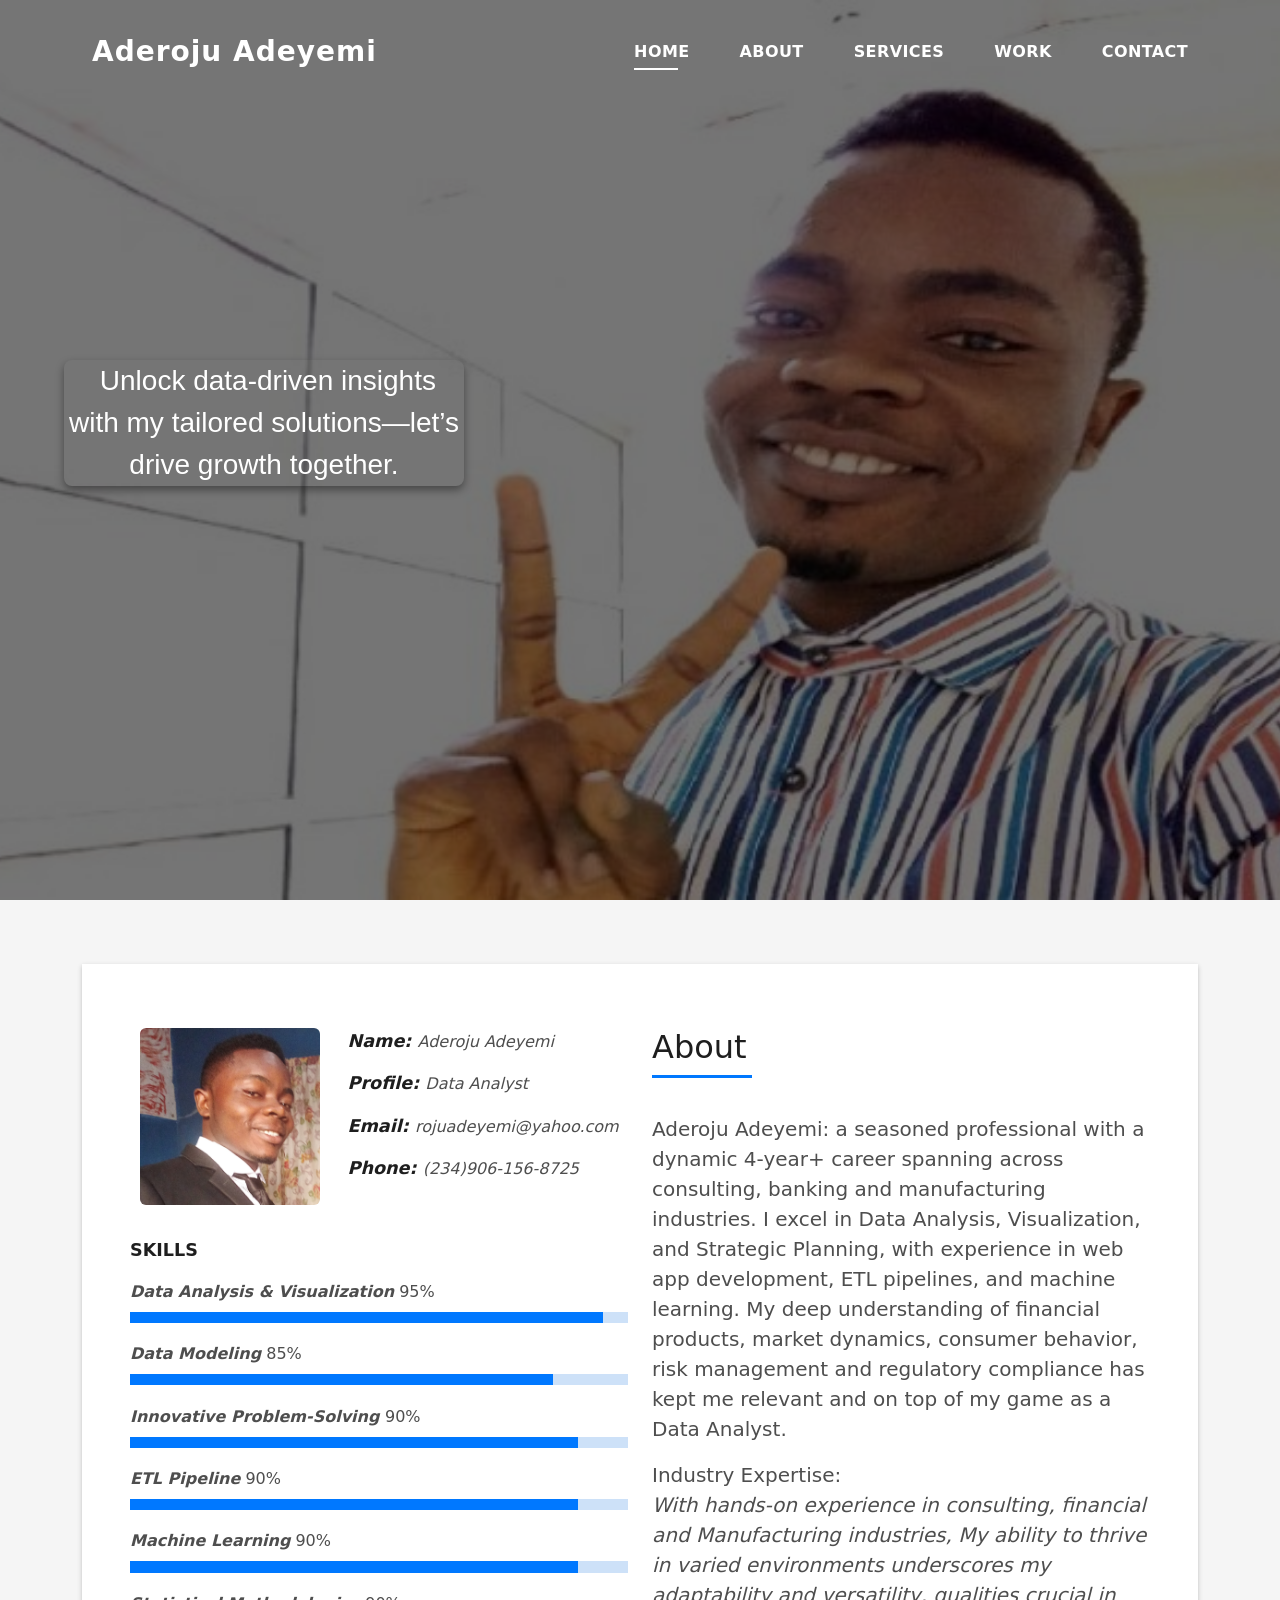
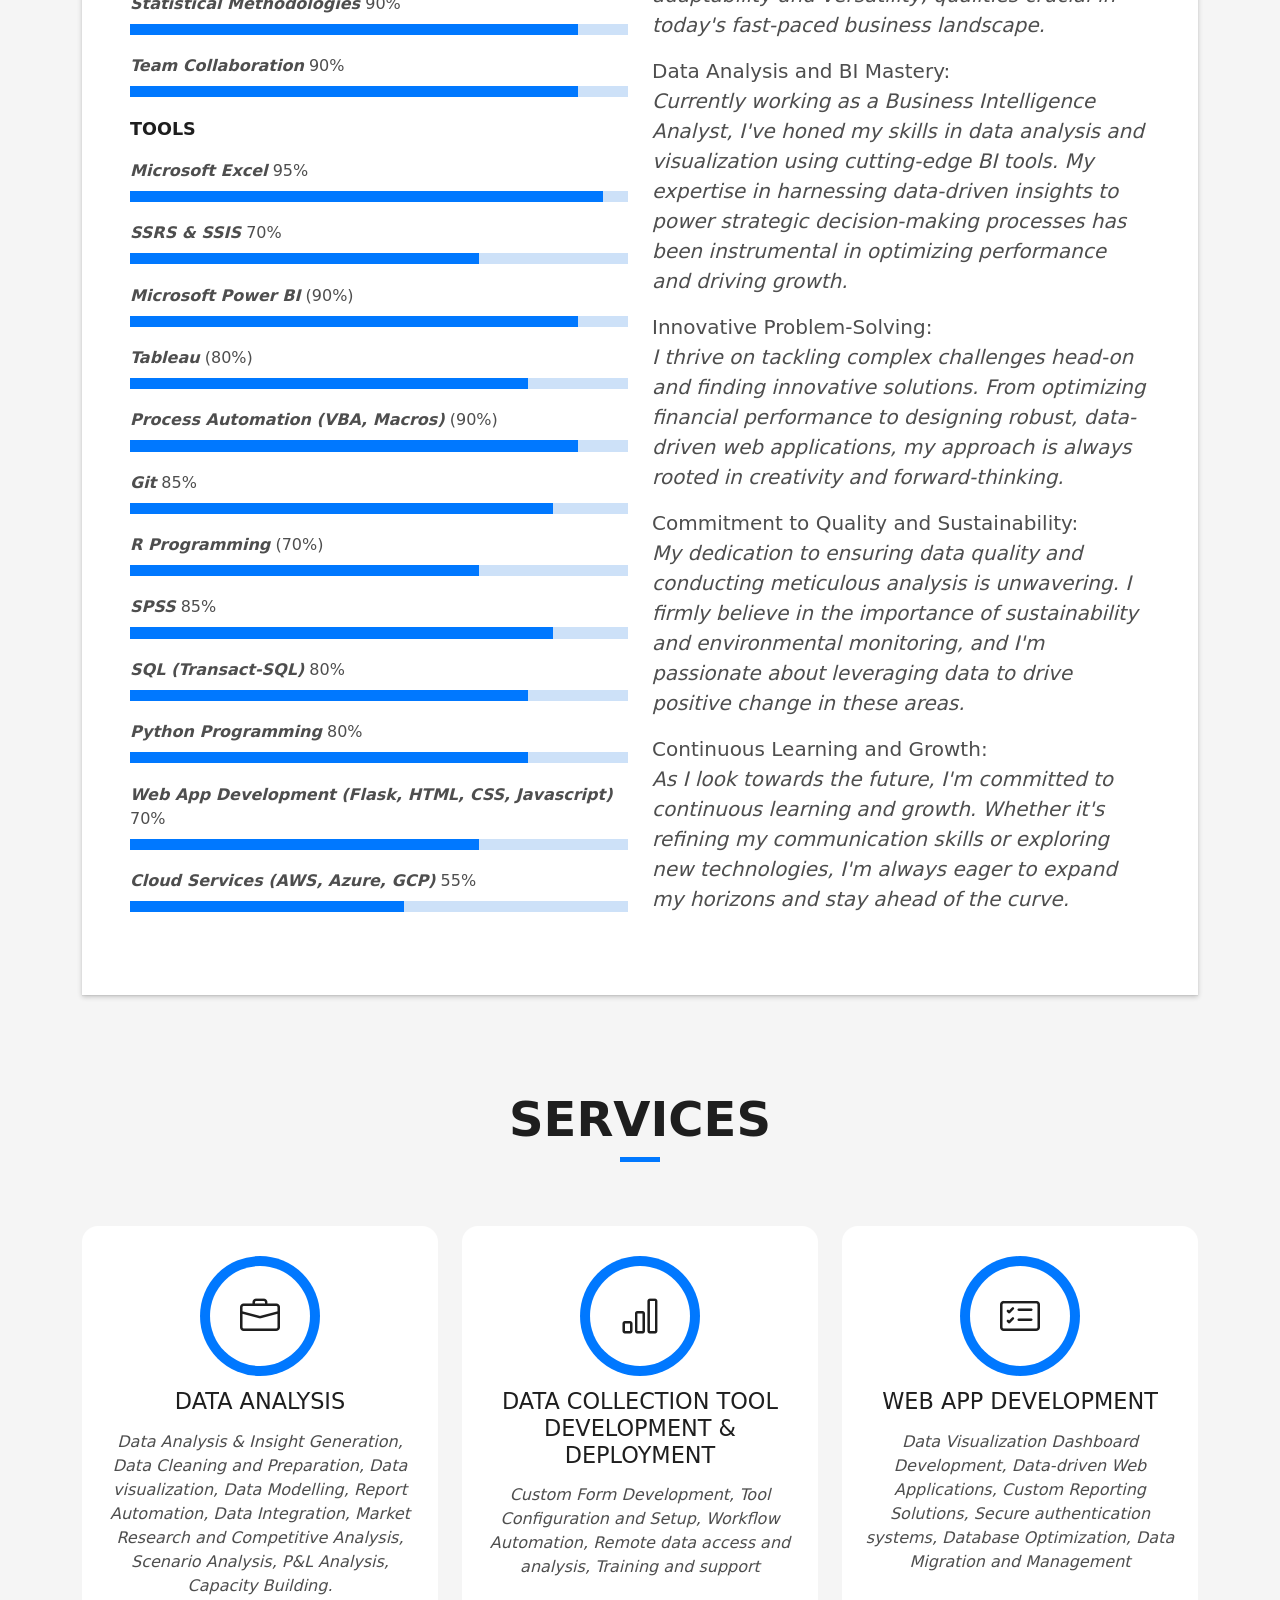
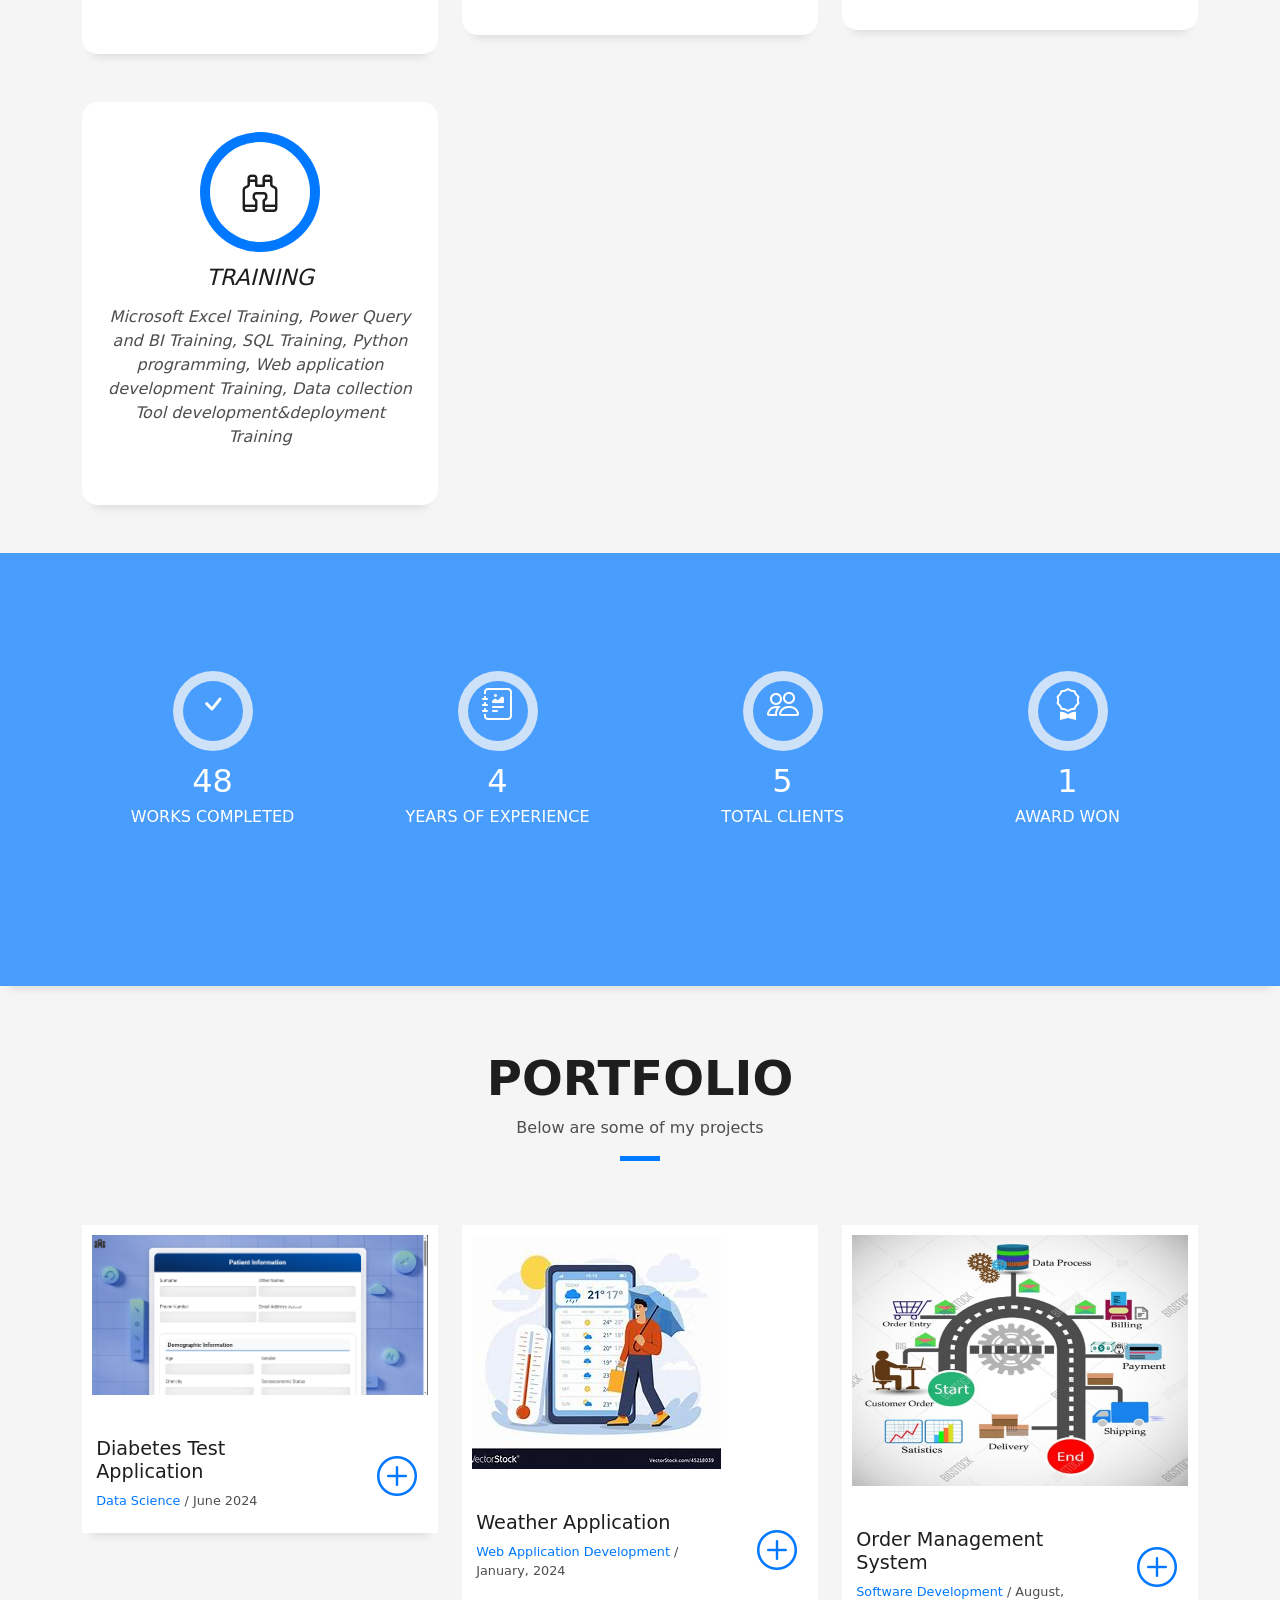
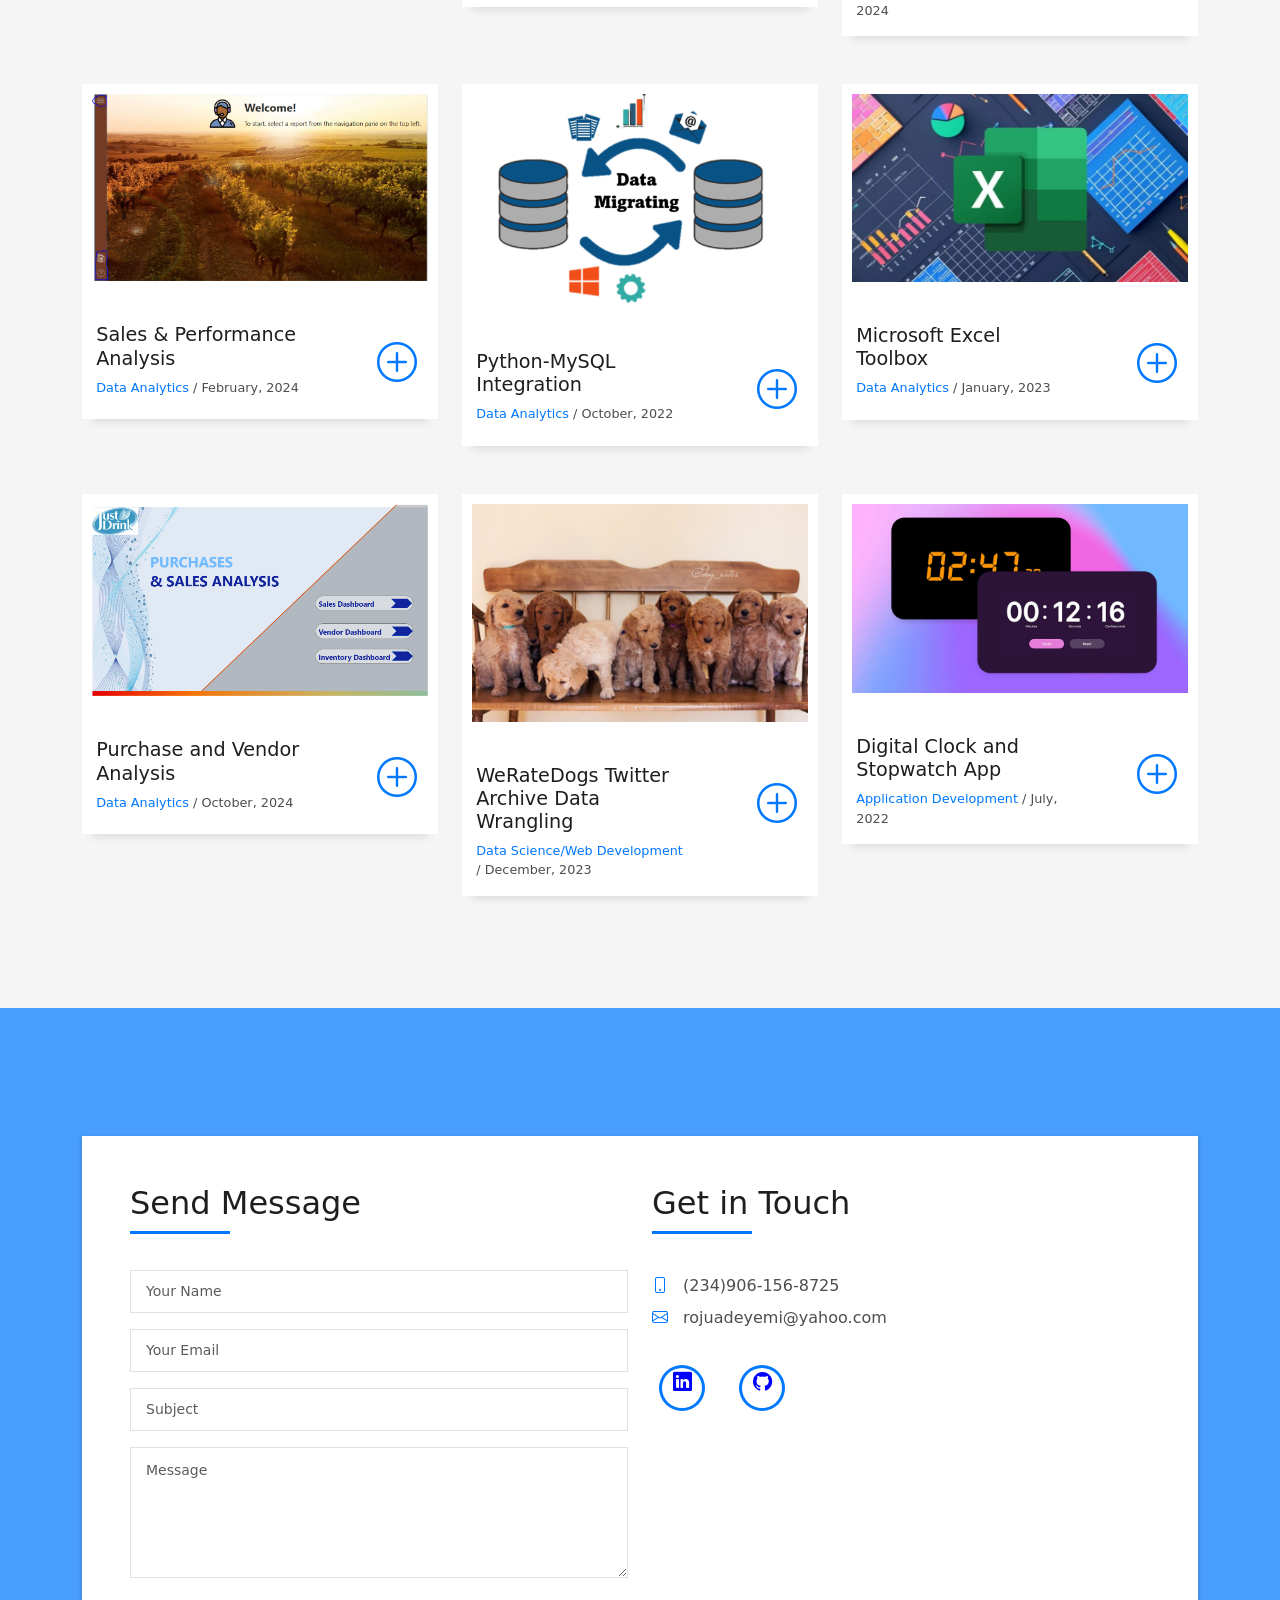
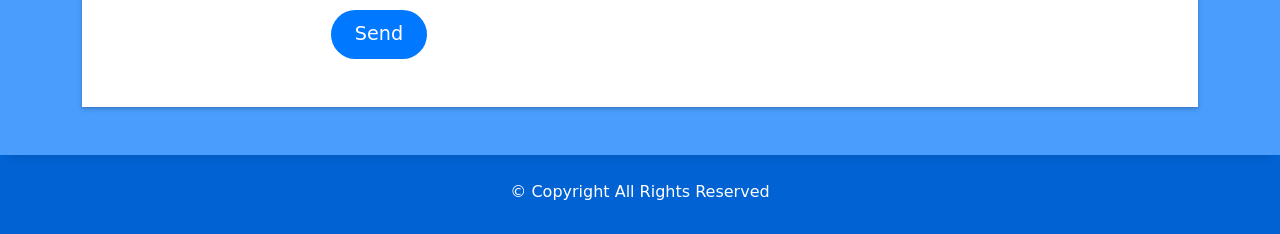
==== commit 03547321: "Minor changes to style.css and index.html" ====
--- a/index.html
+++ b/index.html
@@ -51,7 +51,7 @@
   </header><!-- End Header -->
 
   <!-- ======= Hero Section ======= -->
-  <div id="hero" class="hero route bg-image" style="background-image: url(assets/img/background1.jpg)">
+  <div id="hero" class="hero route bg-image" style="background-image: url(assets/img/Adeyemi.jpg)">
     <div class="overlay-itro"></div>
     <div class="hero-content display-table">
       <div class="table-cell">
--- a/assets/css/style.css
+++ b/assets/css/style.css
@@ -1445,6 +1445,7 @@
 
 
 
+
 .php-email-form .error-message {
   display: none; 
   color: #fff;
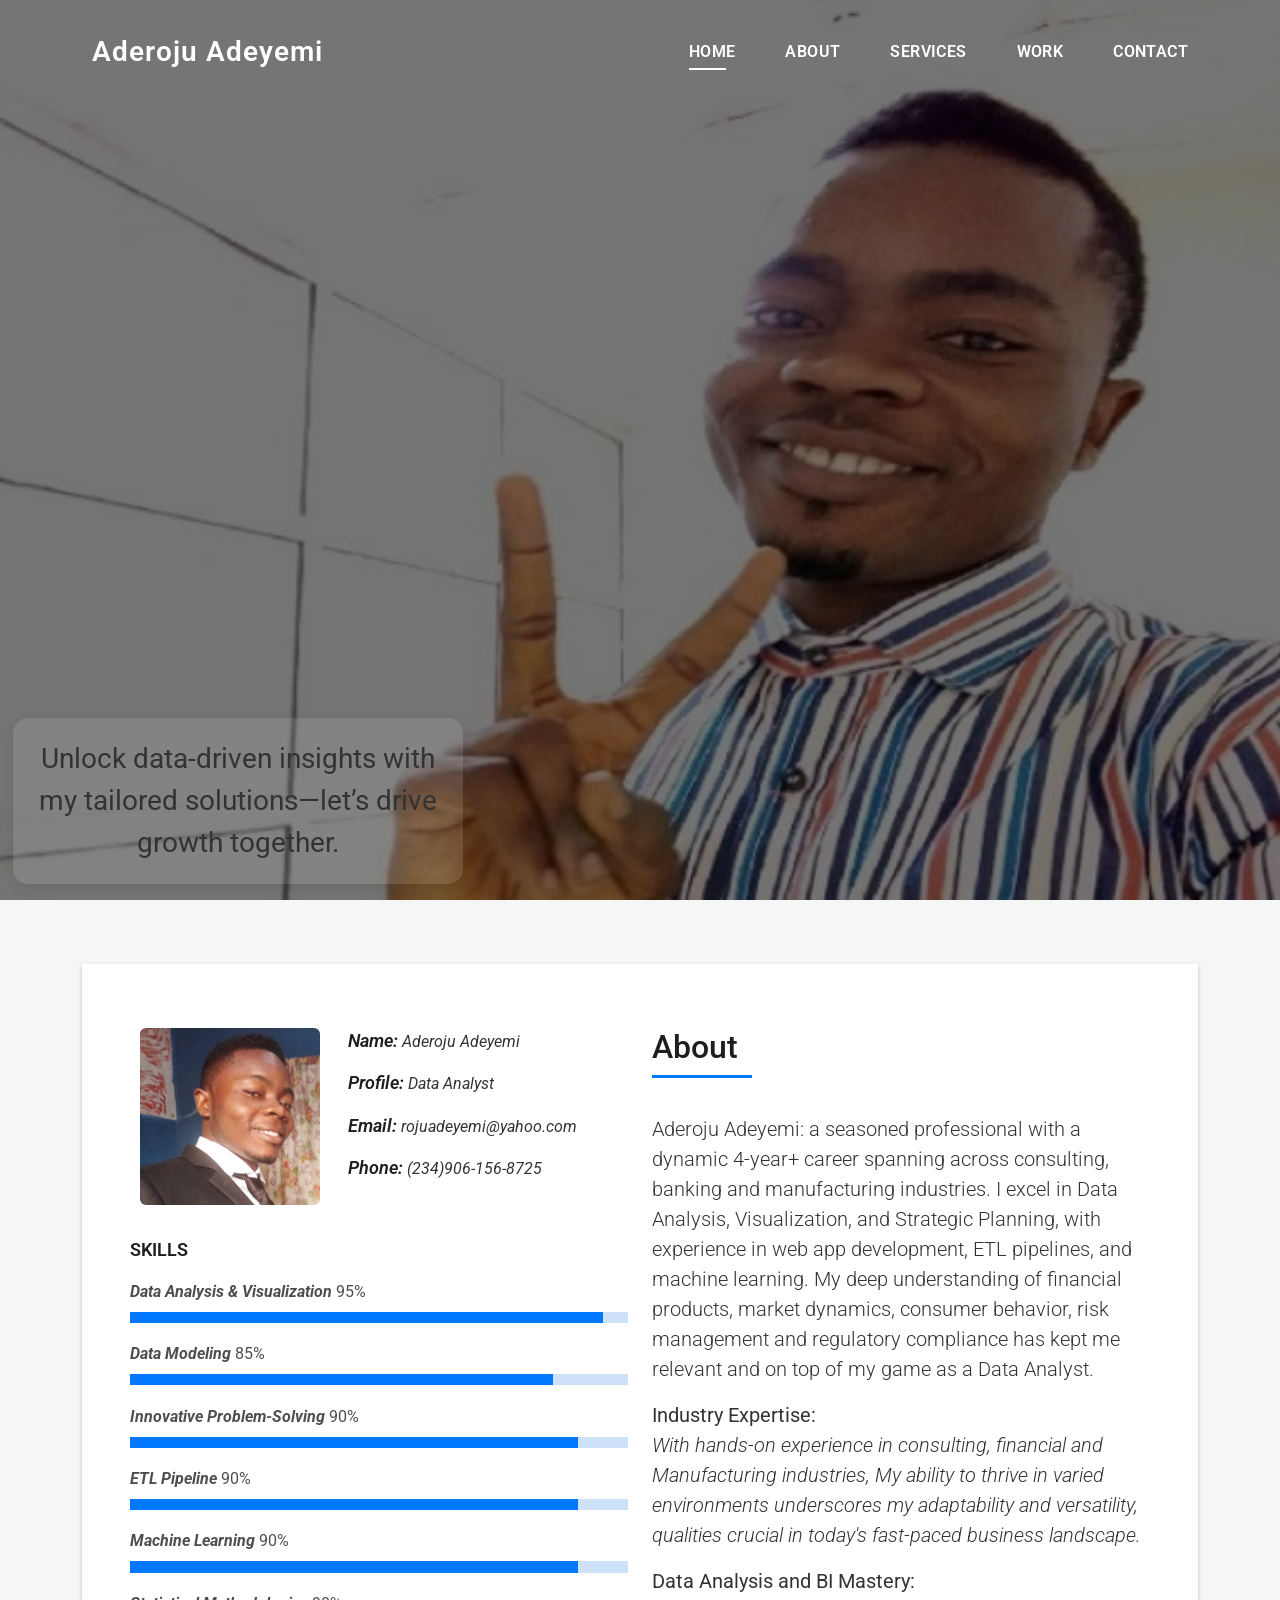
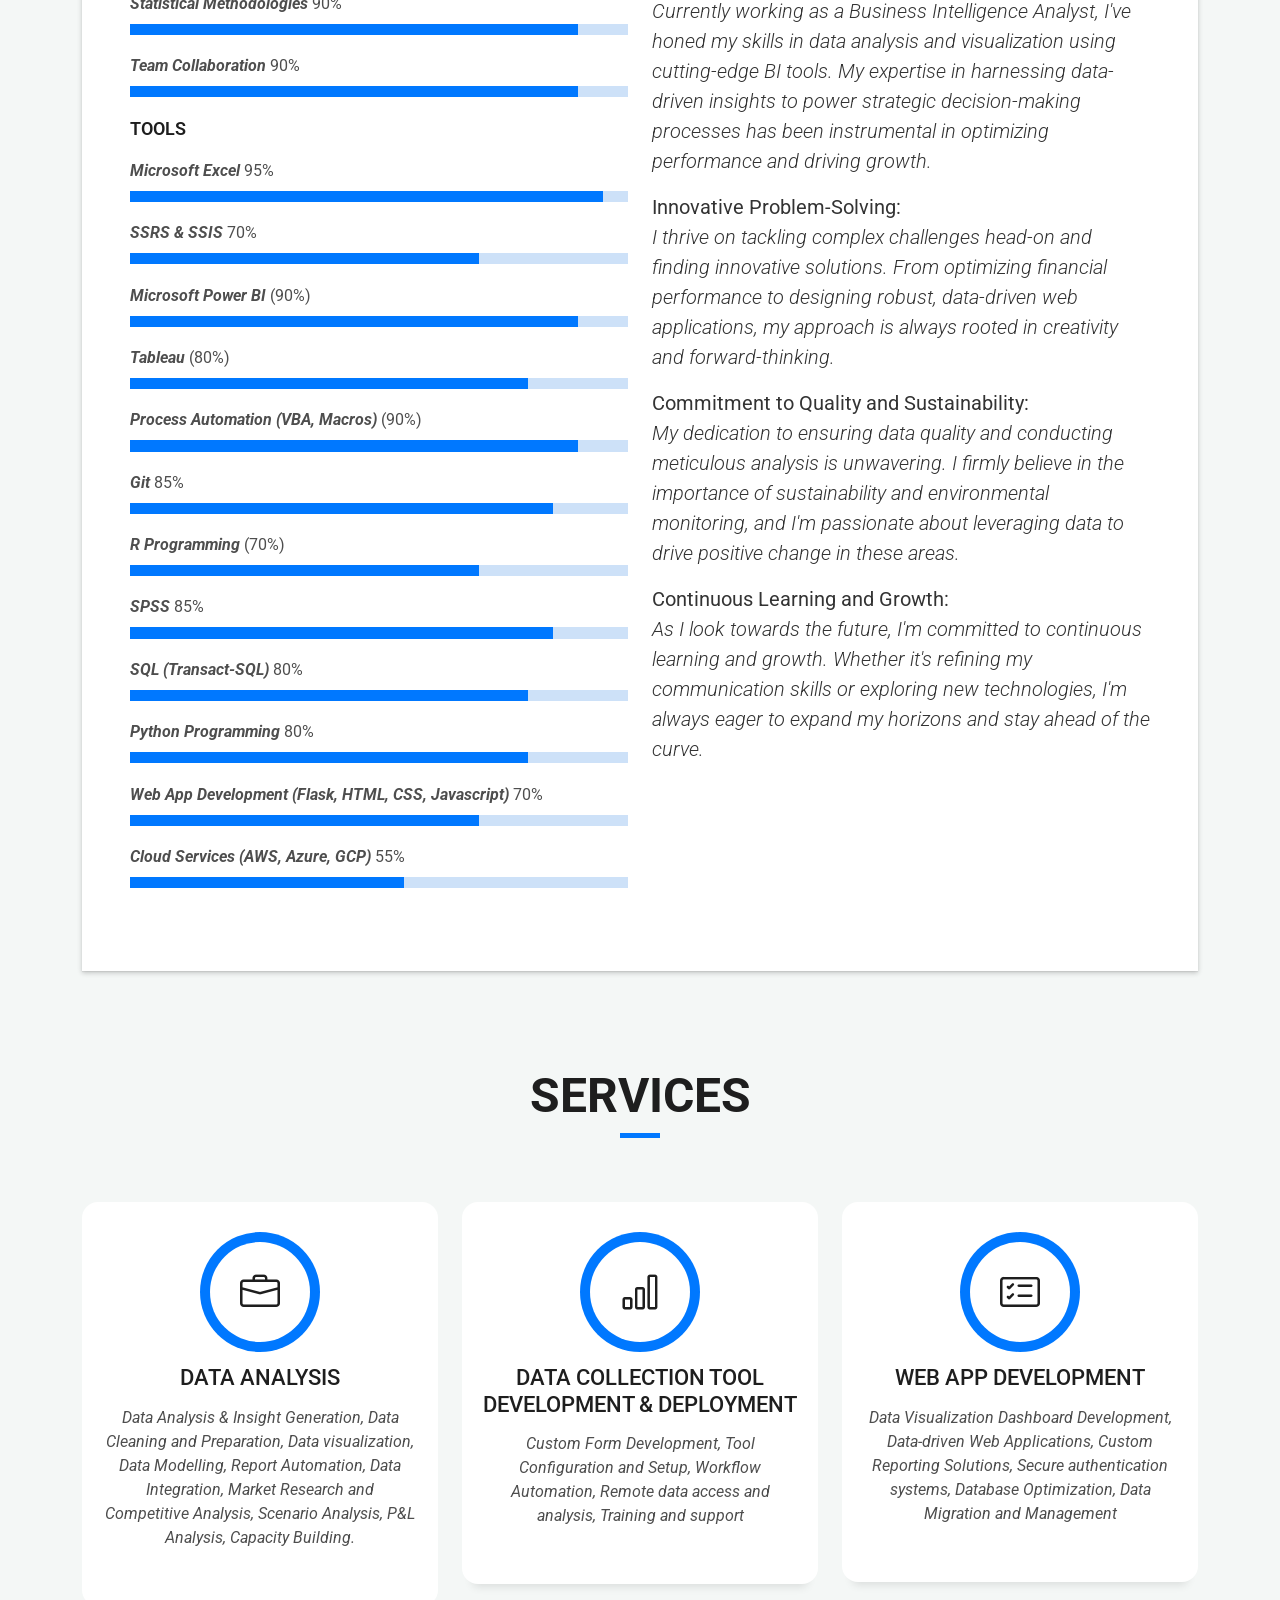
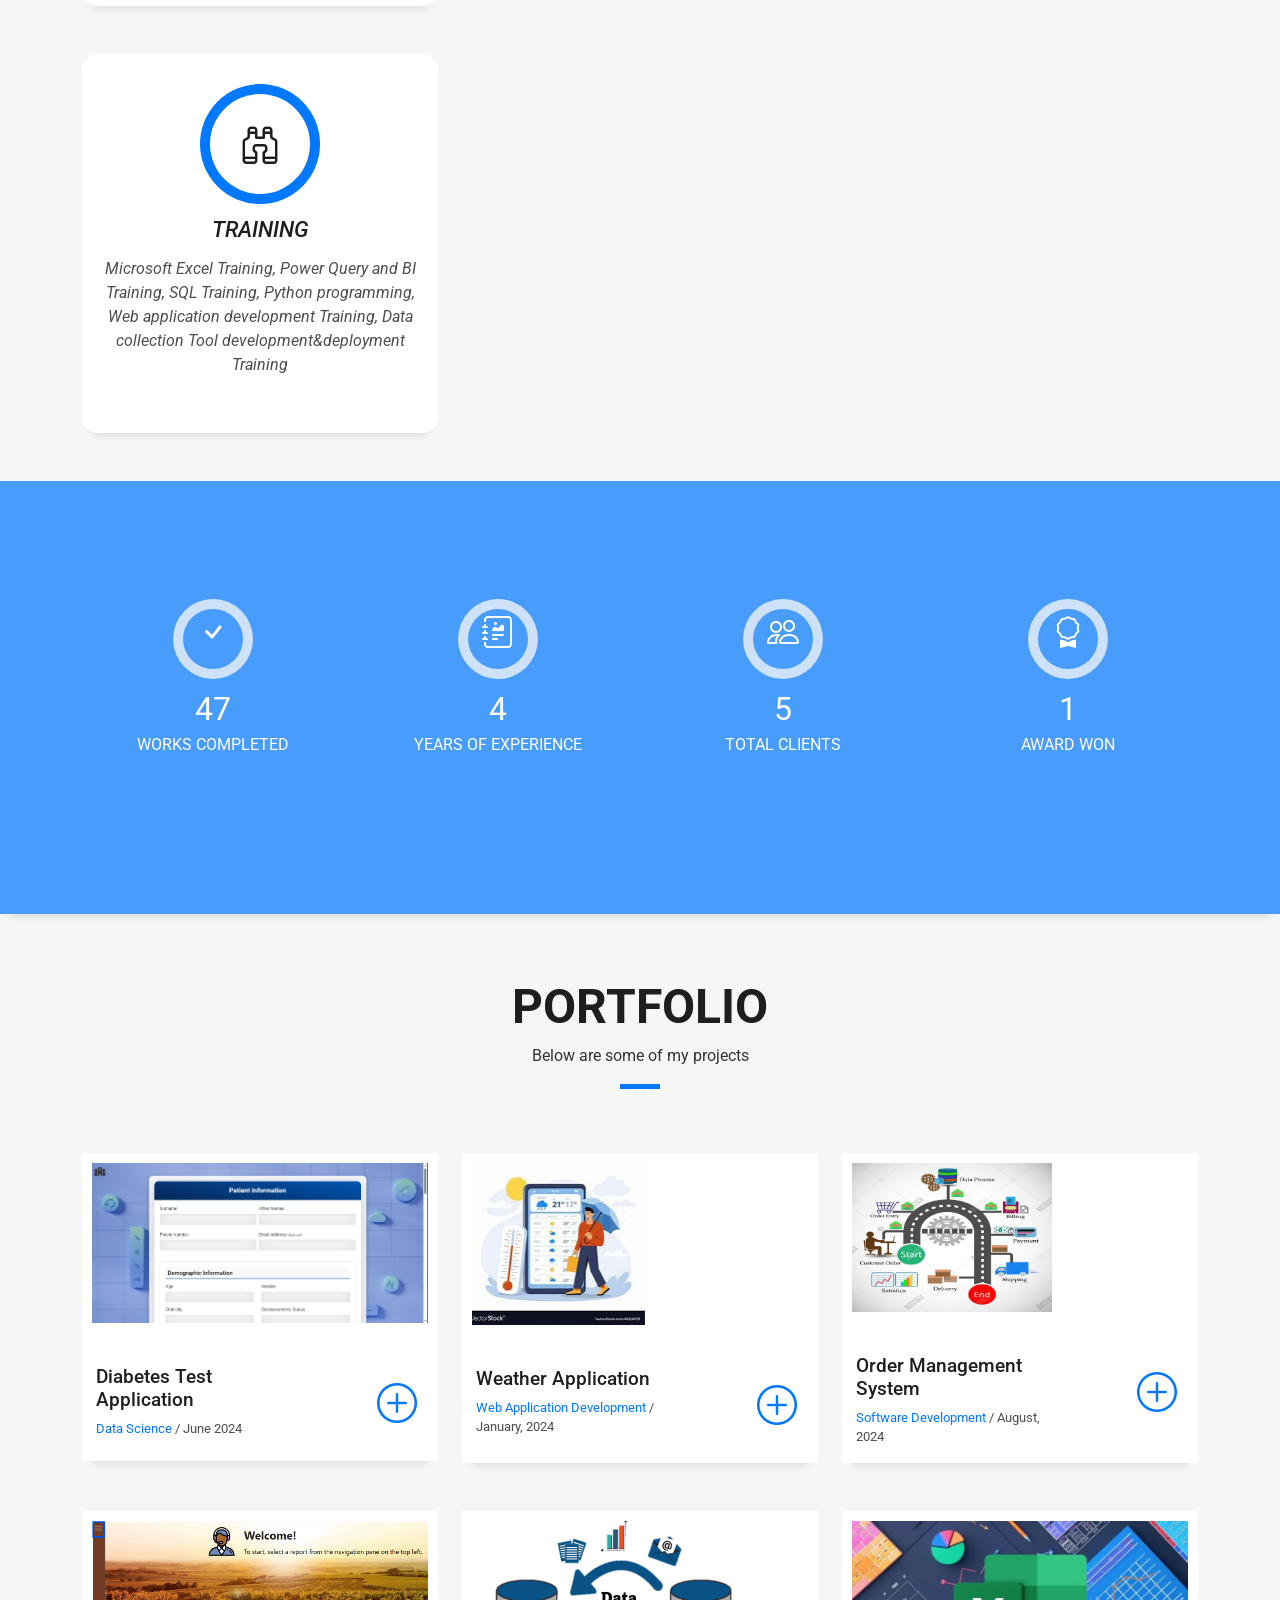
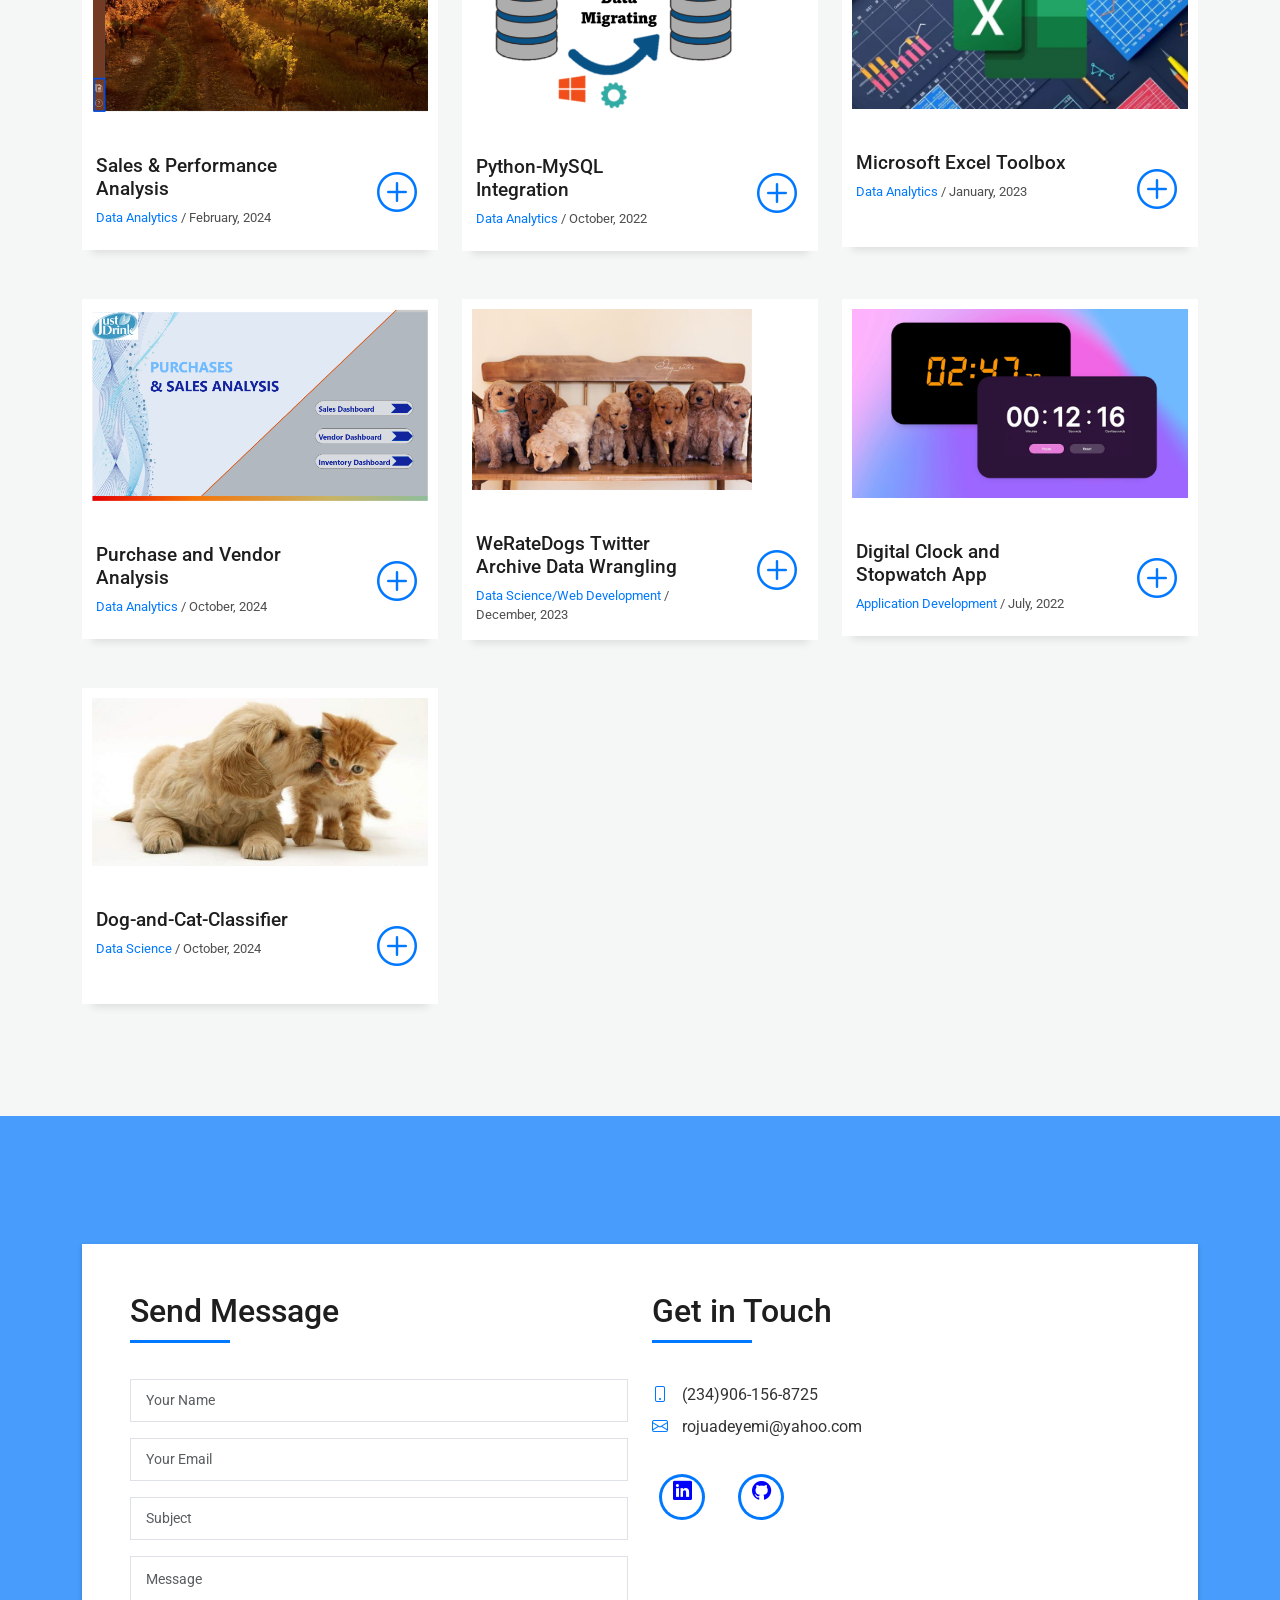
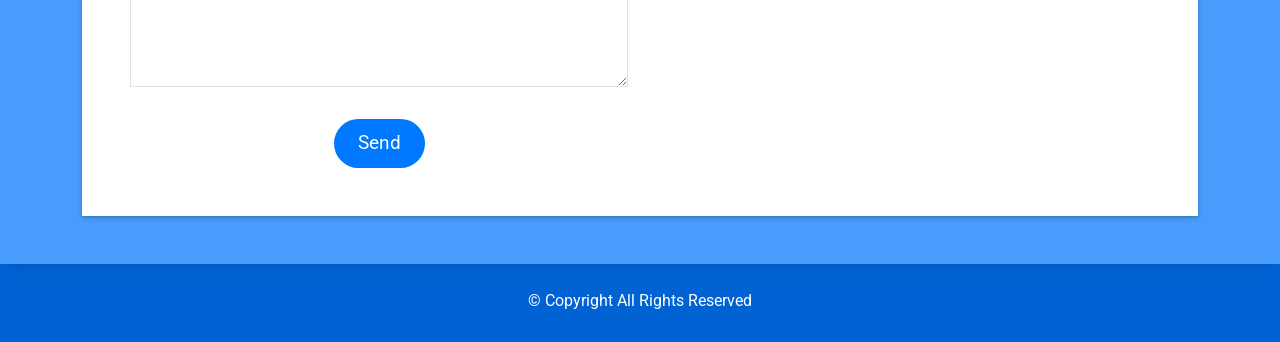
==== commit f84f8510: "Add image classifier project" ====
--- a/index.html
+++ b/index.html
@@ -393,7 +393,7 @@
             <div class="work-box">
               <a href="assets/img/diabetes.png" data-gallery="portfolioGallery" class="portfolio-lightbox">
                 <div class="work-img">
-                  <img src="assets/img/diabetes.png" alt="" class="img-fluid">
+                  <img src="assets/img/diabetes.png" alt="" class="img-fluid" width="450" height="450">
                 </div>
               </a>
               <div class="work-content">
@@ -417,7 +417,7 @@
             <div class="work-box">
               <a href="assets/img/weather1.png" data-gallery="portfolioGallery" class="portfolio-lightbox">
                 <div class="work-img">
-                  <img src="assets/img/weather1.png" alt="" class="img-fluid">
+                  <img src="assets/img/weather1.png" alt="" class="img-fluid" width="173" height="173">
                 </div>
               </a>
               <div class="work-content">
@@ -441,7 +441,7 @@
             <div class="work-box">
               <a href="assets/img/oms.jpg" data-gallery="portfolioGallery" class="portfolio-lightbox">
                 <div class="work-img">
-                  <img src="assets/img/oms.jpg" alt="" class="img-fluid">
+                  <img src="assets/img/oms.jpg" alt="" class="img-fluid" width="200" height="200">
                 </div>
               </a>
               <div class="work-content">
@@ -465,7 +465,7 @@
             <div class="work-box">
               <a href="assets/img/sales1.PNG" data-gallery="portfolioGallery" class="portfolio-lightbox">
                 <div class="work-img">
-                  <img src="assets/img/sales1.PNG" alt="" class="img-fluid">
+                  <img src="assets/img/sales1.PNG" alt="" class="img-fluid" width="450" height="450">
                 </div>
               </a>
               <div class="work-content">
@@ -490,7 +490,7 @@
             <div class="work-box">
               <a href="assets/img/db-migration.png" data-gallery="portfolioGallery" class="portfolio-lightbox">
                 <div class="work-img">
-                  <img src="assets/img/db-migration.png" alt="" class="img-fluid">
+                  <img src="assets/img/db-migration.png" alt="" class="img-fluid" width="300" height="300">
                 </div>
               </a>
               <div class="work-content">
@@ -514,7 +514,7 @@
             <div class="work-box">
               <a href="assets/img/excel1.png" data-gallery="portfolioGallery" class="portfolio-lightbox">
                 <div class="work-img">
-                  <img src="assets/img/excel1.png" alt="" class="img-fluid">
+                  <img src="assets/img/excel1.png" alt="" class="img-fluid" width="450" height="450">
                 </div>
               </a>
               <div class="work-content">
@@ -538,7 +538,7 @@
             <div class="work-box">
               <a href="assets/img/p1.png" data-gallery="portfolioGallery" class="portfolio-lightbox">
                 <div class="work-img">
-                  <img src="assets/img/p1.png" alt="" class="img-fluid">
+                  <img src="assets/img/p1.png" alt="" class="img-fluid" width="450" height="450">
                 </div>
               </a>
               <div class="work-content">
@@ -562,7 +562,7 @@
             <div class="work-box">
               <a href="assets/img/wrang2.png" data-gallery="portfolioGallery" class="portfolio-lightbox">
                 <div class="work-img">
-                  <img src="assets/img/wrang2.png" alt="" class="img-fluid">
+                  <img src="assets/img/wrang2.png" alt="" class="img-fluid" width="280" height="280">
                 </div>
               </a>
               <div class="work-content">
@@ -586,7 +586,7 @@
             <div class="work-box">
               <a href="assets/img/stopwatch1.png" data-gallery="portfolioGallery" class="portfolio-lightbox">
                 <div class="work-img">
-                  <img src="assets/img/stopwatch1.png" alt="" class="img-fluid">
+                  <img src="assets/img/stopwatch1.png" alt="" class="img-fluid" width="450" height="450">
                 </div>
               </a>
               <div class="work-content">
@@ -600,6 +600,31 @@
                   <div class="col-sm-4">
                     <div class="w-like">
                       <a href="digital.html"> <span class="bi bi-plus-circle"></span></a>
+                    </div>
+                  </div>
+                </div>
+              </div>
+            </div>
+          </div>
+          
+          <div class="col-md-4">
+            <div class="work-box">
+              <a href="assets/img/Dog-and-cat3.png" data-gallery="portfolioGallery" class="portfolio-lightbox">
+                <div class="work-img">
+                  <img src="assets/img/Dog-and-cat3.png" alt="" class="img-fluid" width="450" height="450">
+                </div>
+              </a>
+              <div class="work-content">
+                <div class="row">
+                  <div class="col-sm-8">
+                    <h2 class="w-title">Dog-and-Cat-Classifier</h2>
+                    <div class="w-more">
+                      <span class="w-ctegory">Data Science</span> / <span class="w-date">October, 2024</span>
+                    </div>
+                  </div>
+                  <div class="col-sm-4">
+                    <div class="w-like">
+                      <a href="cnn.html"> <span class="bi bi-plus-circle"></span></a>
                     </div>
                   </div>
                 </div>
--- a/assets/css/style.css
+++ b/assets/css/style.css
@@ -1,6 +1,9 @@
+@import url(https://fonts.googleapis.com/css?family=Open+Sans|Roboto:400,700);
+
 body {
-  background-color: #f5f5f5;
-  color: #4e4e4e;
+  background-color: #f4f7f6;
+  color: #333;
+  font-family: 'Roboto', sans-serif;
 }
 
 h1,
@@ -737,30 +740,21 @@
 
 .welcome-message {
   position: absolute;
-  top: 40%;
-  left: 5%;
+  bottom: 0;
+  left: 1%;
   font-size: 28px;
-  max-width: 400px;
-  font-family: Arial, sans-serif;
-  color: #fff;
-  border-radius: 8px;
-  box-shadow: 0 4px 8px rgba(0, 0, 0, 0.4);
-  white-space: pre-wrap;
-}
-
-.navbar-mobile .dropdown ul a:hover,
-.navbar-mobile .dropdown ul .active:hover,
-.navbar-mobile .dropdown ul li:hover>a {
-  color: #0078ff;
+  max-width: 450px;
+  color: #333;
+  padding: 20px;
+  background-color: rgba(255, 255, 255, 0.1); /* Slightly transparent background */
+  border-radius: 15px;
+  box-shadow: 0 4px 15px rgba(1, 1, 1, 0.1);
 }
 
 .navbar-mobile .dropdown>.dropdown-active {
   display: block;
 }
 
-/*--------------------------------------------------------------
-# Hero Section
---------------------------------------------------------------*/
 .hero {
   height: 100vh;
   position: relative;
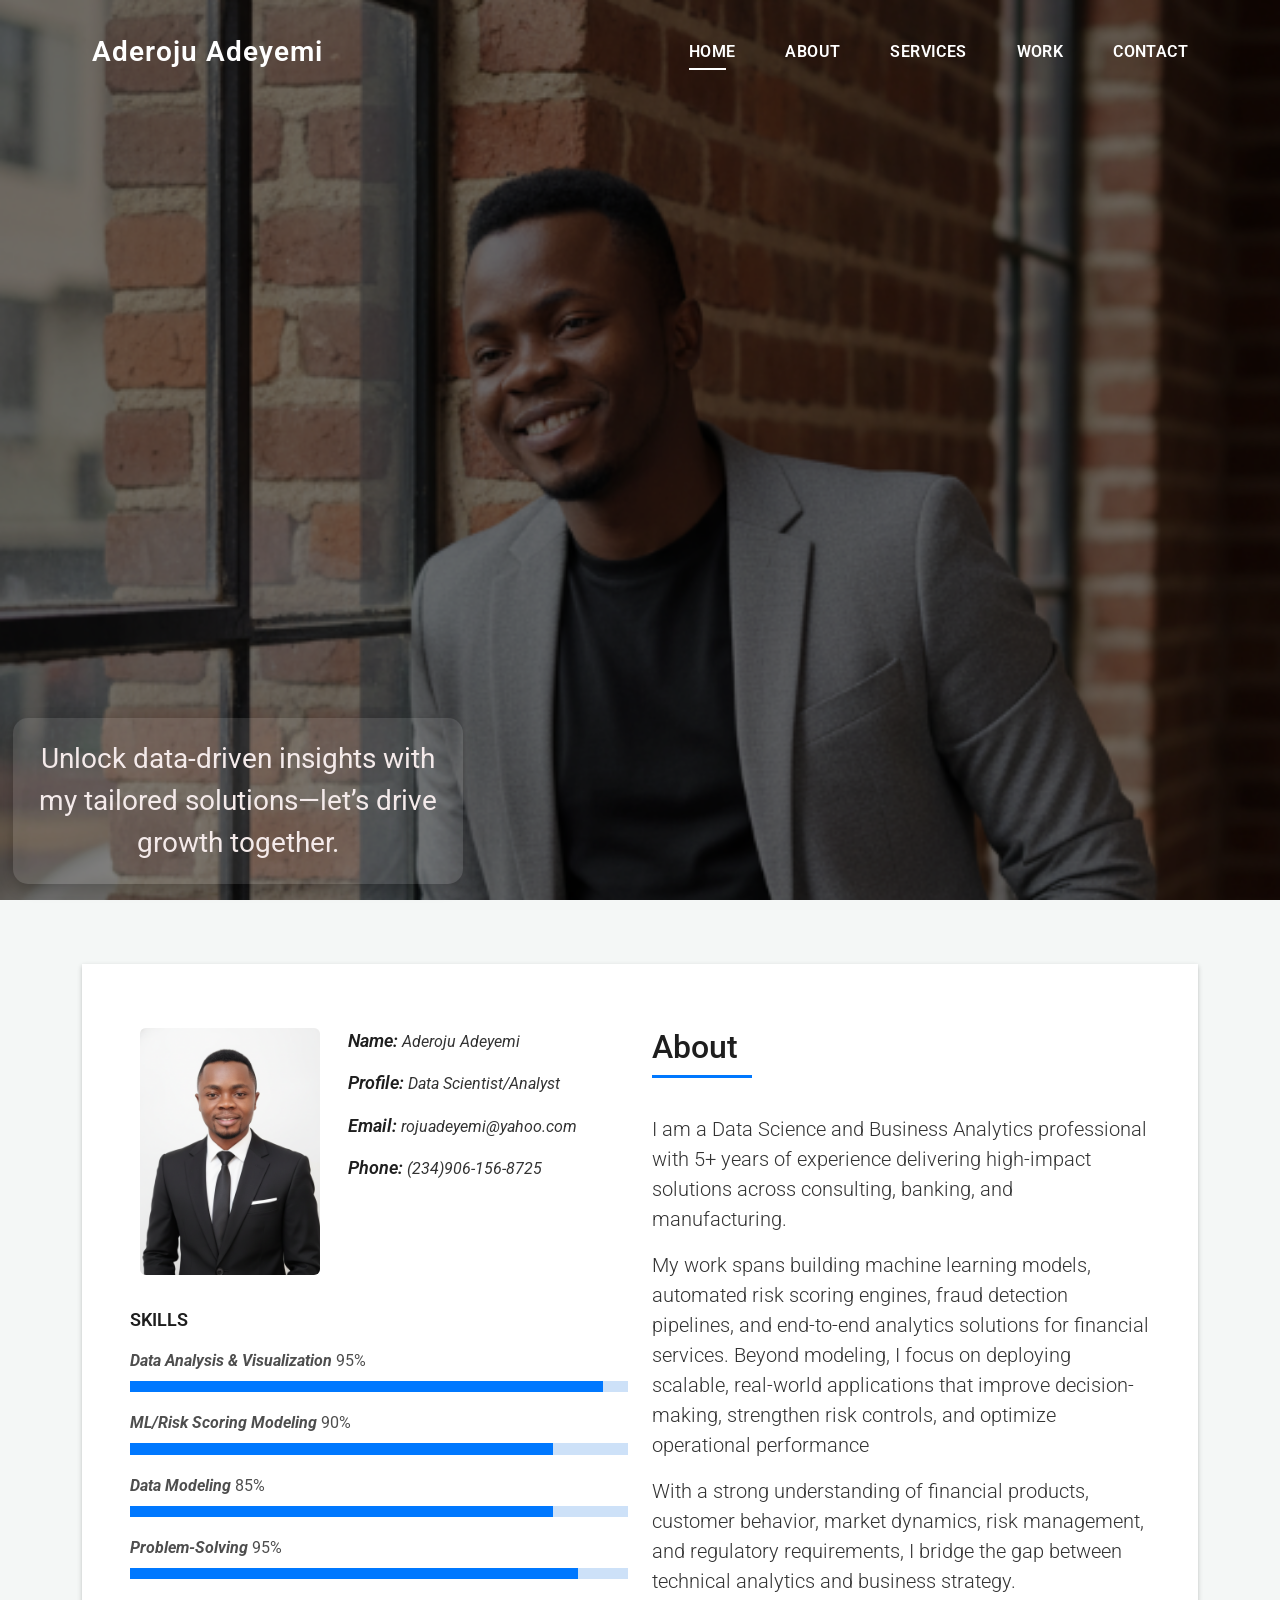
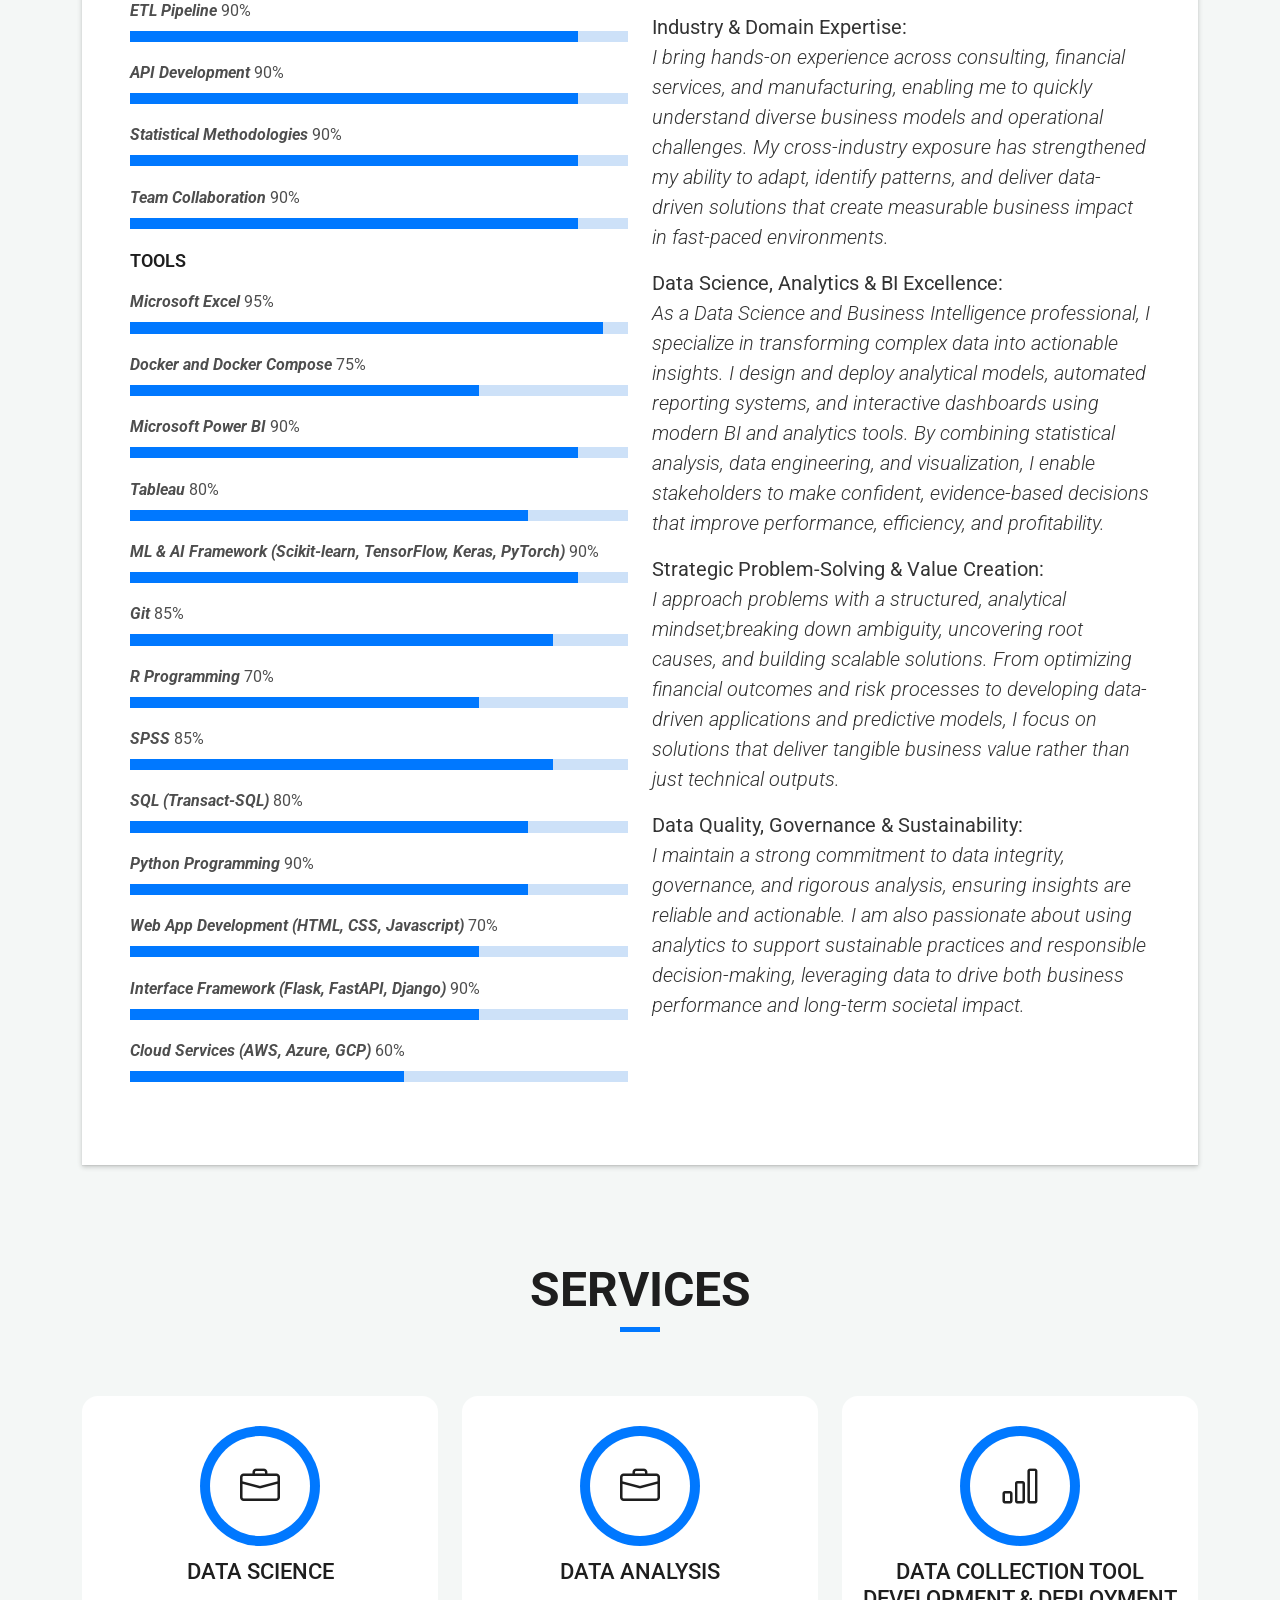
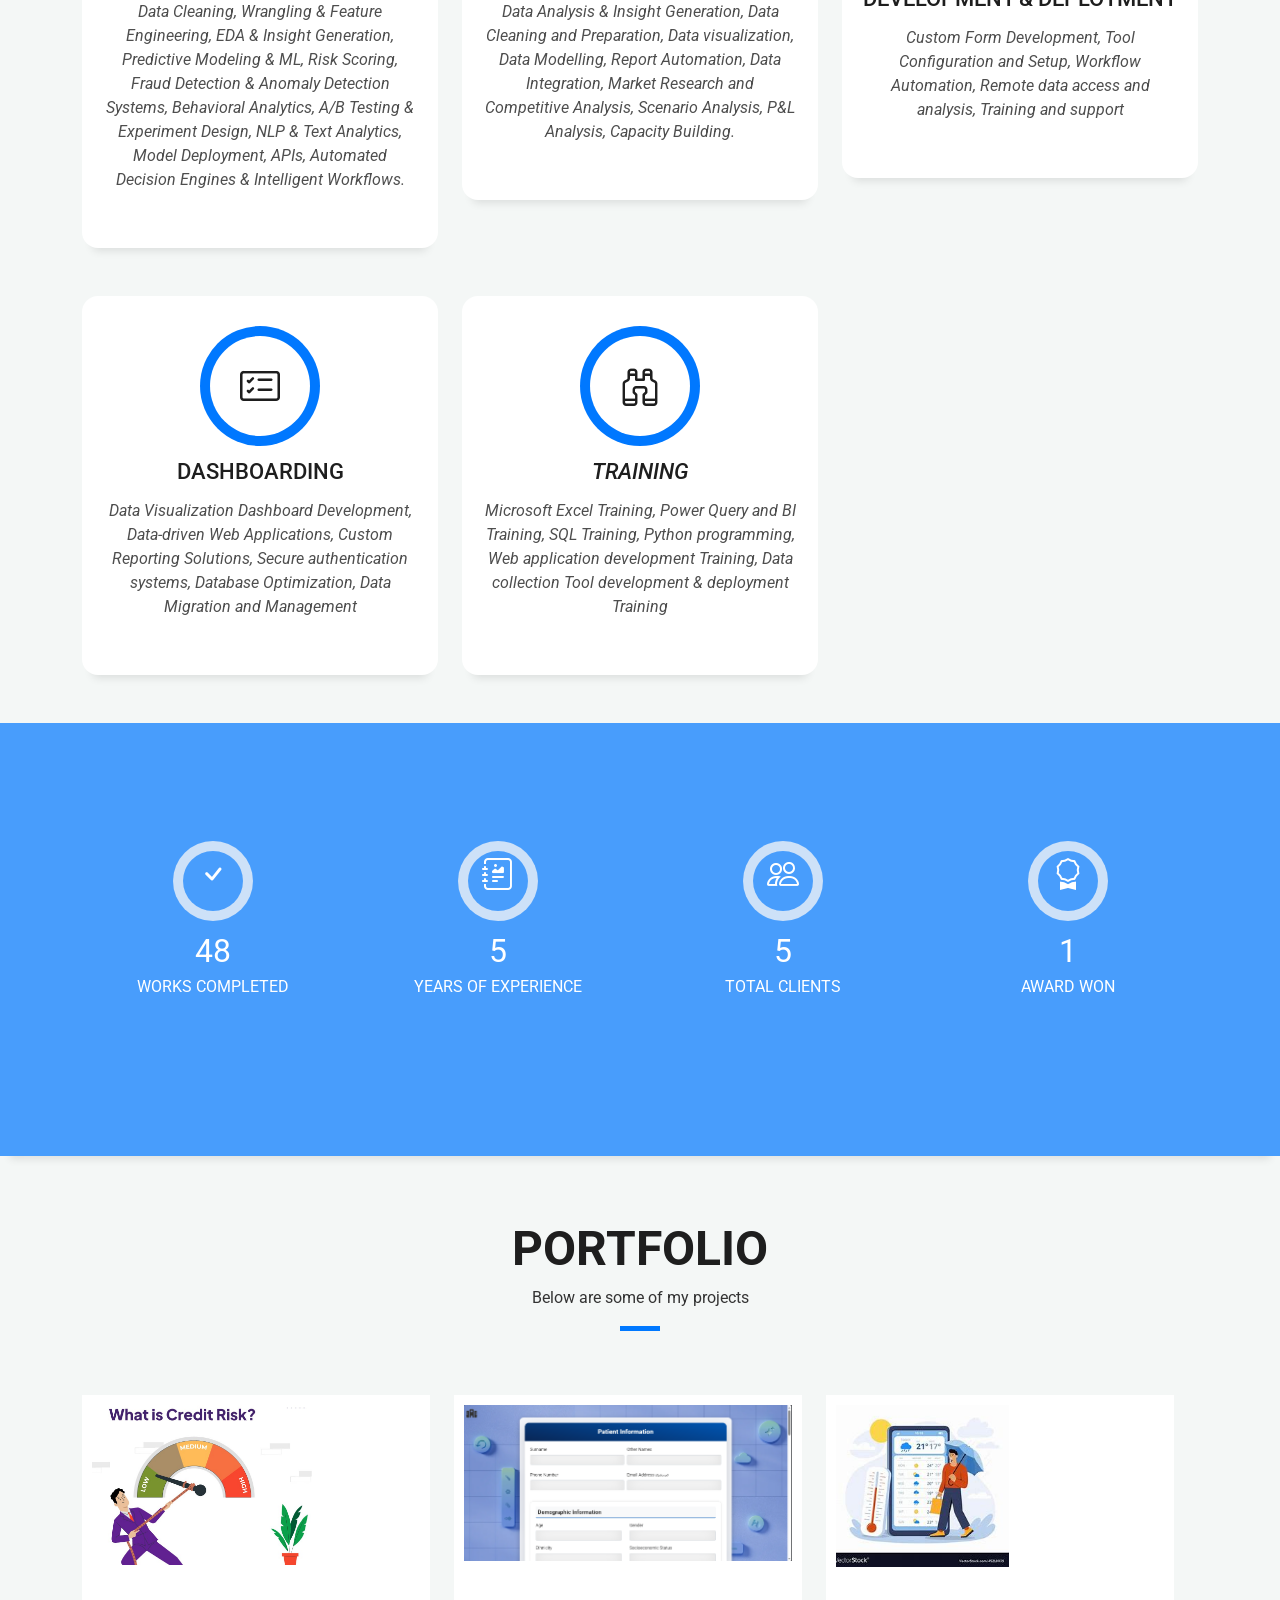
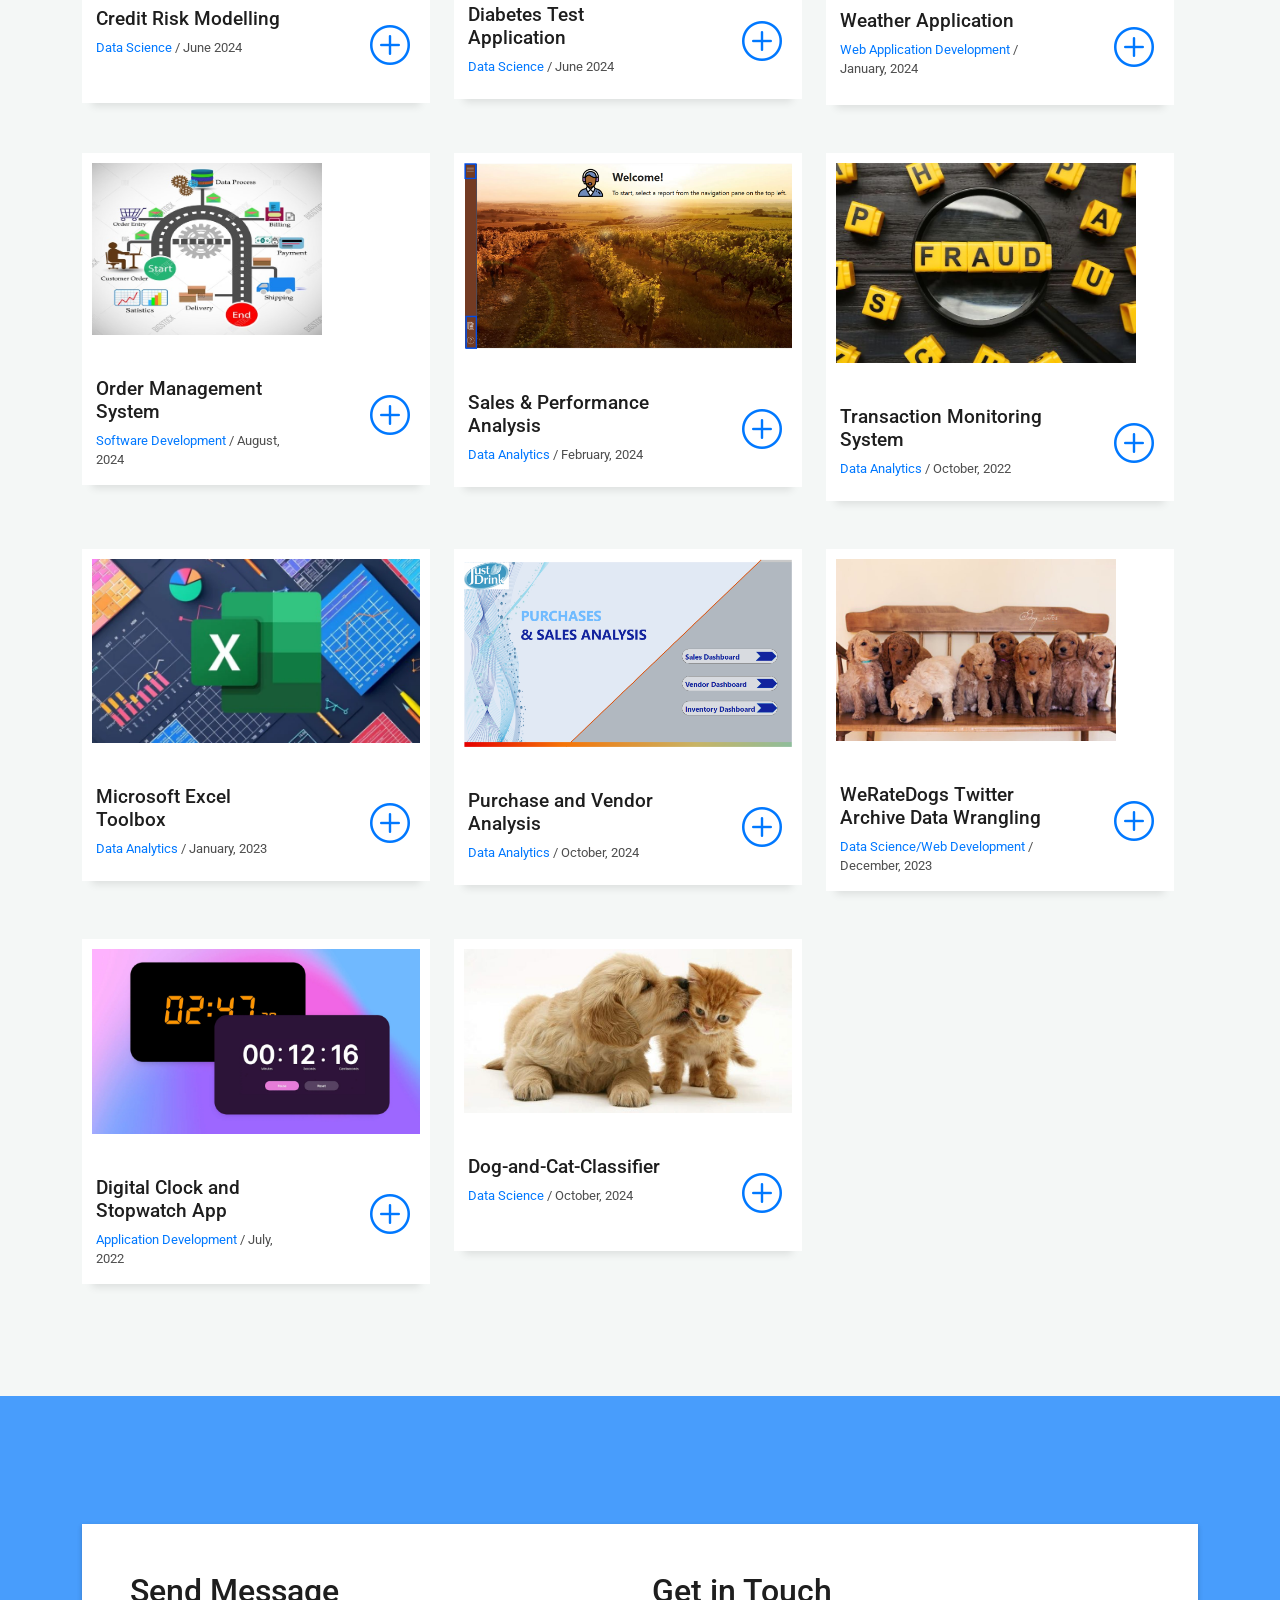
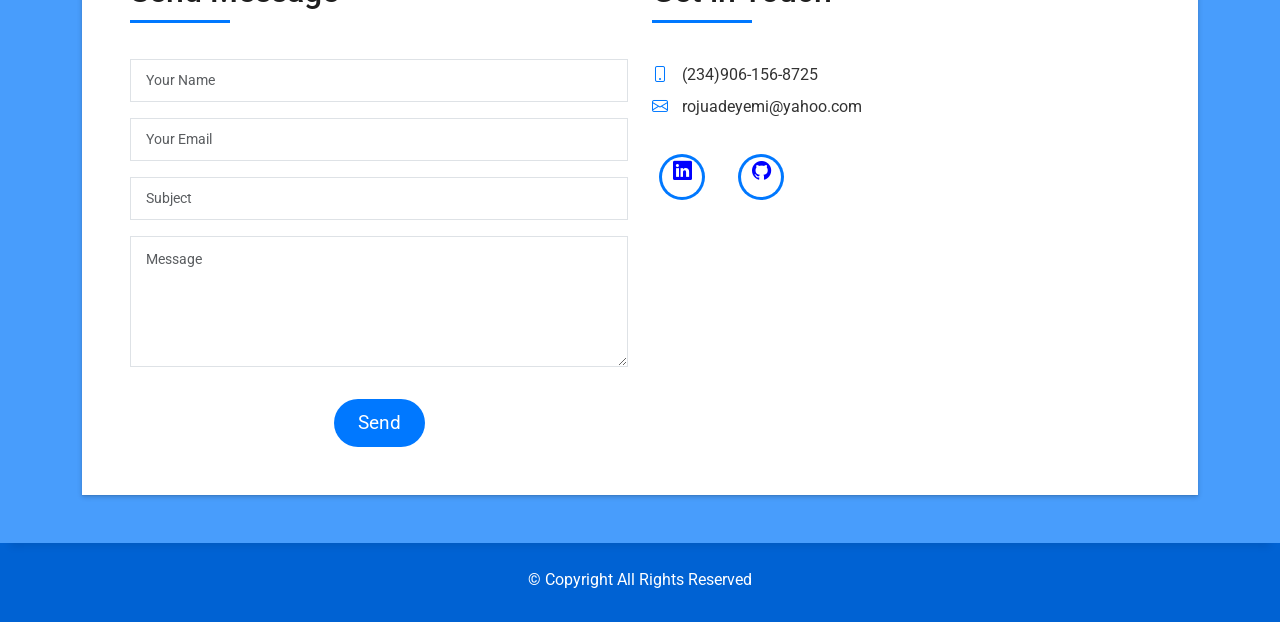
==== commit 9e1a693a: "add new project" ====
--- a/index.html
+++ b/index.html
@@ -5,10 +5,10 @@
   <meta charset="utf-8">
   <meta content="width=device-width, initial-scale=1.0" name="viewport">
 
-  <title>Aderoju Adeyemi | Data Analyst & Business Intelligence Expert</title>
+  <title>Aderoju Adeyemi | Data Scientist & Business Intelligence Expert</title>
 
 <!-- Updated Meta Description -->
-<meta content="Aderoju Adeyemi: A Data Analyst specializing in data visualization, ETL pipelines, and business intelligence. I offer customized solutions to improve strategic decision-making through data-driven insights." name="description">
+<meta content="Aderoju Adeyemi: A Data Scientist/Analyst specializing in data visualization, ETL pipelines, and business intelligence. I offer customized solutions to improve strategic decision-making through data-driven insights." name="description">
 
 <!-- Updated Meta Keywords -->
 <meta content="Data Analyst, Business Intelligence, Machine Learning, Data Visualization, ETL, Python, SQL, Web Development, Strategic Planning" name="keywords">
@@ -51,7 +51,7 @@
   </header><!-- End Header -->
 
   <!-- ======= Hero Section ======= -->
-  <div id="hero" class="hero route bg-image" style="background-image: url(assets/img/Adeyemi.jpg)">
+  <div id="hero" class="hero route bg-image" style="background-image: url(assets/img/professional-portrait-1769570049798_okay.png)">
     <div class="overlay-itro"></div>
     <div class="hero-content display-table">
       <div class="table-cell">
@@ -75,13 +75,13 @@
                   <div class="row">
                     <div class="col-sm-6 col-md-5">
                       <div class="about-img">
-                        <img src="assets/img/passport1.jpg" class="img-fluid rounded b-shadow-a" alt="" width="180" height="40">
+                        <img src="assets/img/professional-headshot.png" class="img-fluid rounded b-shadow-a" alt="" width="180" height="40">
                       </div>
                     </div>
                     <div class="col-sm-6 col-md-7">
                       <div class="about-info">
                         <p><em><span class="title-s"> Name: </span> <span>Aderoju Adeyemi</span></em></p>
-                        <p><em><span class="title-s">Profile: </span> <span>Data Analyst</span></em></p>
+                        <p><em><span class="title-s">Profile: </span> <span>Data Scientist/Analyst</span></em></p>
                         <p><em><span class="title-s">Email: </span> <span>rojuadeyemi@yahoo.com</span></em></p>
                         <p><em><span class="title-s">Phone: </span> <span>(234)906-156-8725</span></em></p>
                       </div>
@@ -93,11 +93,15 @@
                     <div class="progress">
                       <div class="progress-bar" role="progressbar" style="width: 95%;" aria-valuenow="85" aria-valuemin="0" aria-valuemax="100"></div>
                     </div>
+                    <span><strong><em>ML/Risk Scoring Modeling</em></strong></span> <span class="pull-right">90%</span>
+                    <div class="progress">
+                      <div class="progress-bar" role="progressbar" style="width: 85%;" aria-valuenow="85" aria-valuemin="0" aria-valuemax="100"></div>
+                    </div>
                     <span><strong><em>Data Modeling</em></strong></span> <span class="pull-right">85%</span>
                     <div class="progress">
                       <div class="progress-bar" role="progressbar" style="width: 85%;" aria-valuenow="85" aria-valuemin="0" aria-valuemax="100"></div>
                     </div>
-                    <span><strong><em>Innovative Problem-Solving </em></strong></span> <span class="pull-right">90%</span>
+                    <span><strong><em>Problem-Solving </em></strong></span> <span class="pull-right">95%</span>
                     <div class="progress">
                       <div class="progress-bar" role="progressbar" style="width: 90%;" aria-valuenow="85" aria-valuemin="0" aria-valuemax="100"></div>
                     </div>
@@ -105,7 +109,7 @@
                     <div class="progress">
                       <div class="progress-bar" role="progressbar" style="width: 90%;" aria-valuenow="85" aria-valuemin="0" aria-valuemax="100"></div>
                     </div>
-                    <span><strong><em>Machine Learning</em></strong></span> <span class="pull-right">90%</span>
+                    <span><strong><em>API Development</em></strong></span> <span class="pull-right">90%</span>
                     <div class="progress">
                       <div class="progress-bar" role="progressbar" style="width: 90%;" aria-valuenow="85" aria-valuemin="0" aria-valuemax="100"></div>
                     </div>
@@ -124,19 +128,19 @@
                     <div class="progress">
                       <div class="progress-bar" role="progressbar" style="width: 95%;" aria-valuenow="95" aria-valuemin="0" aria-valuemax="100"></div>
                     </div>
-                    <span><strong><em>SSRS &amp; SSIS</em></strong></span> <span class="pull-right">70%</span>
+                    <span><strong><em>Docker and Docker Compose</em></strong></span> <span class="pull-right">75%</span>
                     <div class="progress">
                       <div class="progress-bar" role="progressbar" style="width: 70%" aria-valuenow="70" aria-valuemin="0" aria-valuemax="100"></div>
                     </div>
-                    <span><strong><em>Microsoft Power BI</em></strong></span> <span class="pull-right">(90%)</span>
+                    <span><strong><em>Microsoft Power BI</em></strong></span> <span class="pull-right">90%</span>
                     <div class="progress">
                       <div class="progress-bar" role="progressbar" style="width: 90%;" aria-valuenow="90" aria-valuemin="0" aria-valuemax="100"></div>
                     </div>
-                    <span><strong><em>Tableau</em></strong></span> <span class="pull-right">(80%)</span>
+                    <span><strong><em>Tableau</em></strong></span> <span class="pull-right">80%</span>
                     <div class="progress">
                       <div class="progress-bar" role="progressbar" style="width: 80%;" aria-valuenow="80" aria-valuemin="0" aria-valuemax="100"></div>
                     </div>
-                    <span><strong><em>Process Automation (VBA, Macros)</em></strong></span> <span class="pull-right">(90%)</span>
+                    <span><strong><em> ML & AI Framework (Scikit-learn, TensorFlow, Keras, PyTorch)</em></strong></span> <span class="pull-right">90%</span>
                     <div class="progress">
                       <div class="progress-bar" role="progressbar" style="width: 90%;" aria-valuenow="90" aria-valuemin="0" aria-valuemax="100"></div>
                     </div>
@@ -144,7 +148,7 @@
                     <div class="progress">
                       <div class="progress-bar" role="progressbar" style="width: 85%" aria-valuenow="85" aria-valuemin="0" aria-valuemax="100"></div>
                     </div>
-                    <span><strong><em>R Programming</em></strong></span> <span class="pull-right">(70%)</span>
+                    <span><strong><em>R Programming</em></strong></span> <span class="pull-right">70%</span>
                     <div class="progress">
                       <div class="progress-bar" role="progressbar" style="width: 70%;" aria-valuenow="70" aria-valuemin="0" aria-valuemax="100"></div>
                     </div>
@@ -156,15 +160,19 @@
                     <div class="progress">
                       <div class="progress-bar" role="progressbar" style="width: 80%;" aria-valuenow="80" aria-valuemin="0" aria-valuemax="100"></div>
                     </div>
-                    <span><strong><em>Python Programming</em></strong></span> <span class="pull-right">80%</span>
+                    <span><strong><em>Python Programming</em></strong></span> <span class="pull-right">90%</span>
                     <div class="progress">
                       <div class="progress-bar" role="progressbar" style="width: 80%;" aria-valuenow="80" aria-valuemin="0" aria-valuemax="100"></div>
                     </div>
-                    <span><strong><em>Web App Development (Flask, HTML, CSS, Javascript)</em></strong></span> <span class="pull-right">70%</span>
+                    <span><strong><em>Web App Development (HTML, CSS, Javascript)</em></strong></span> <span class="pull-right">70%</span>
                     <div class="progress">
                       <div class="progress-bar" role="progressbar" style="width: 70%" aria-valuenow="70" aria-valuemin="0" aria-valuemax="100"></div>
                     </div>
-                    <span><strong><em>Cloud Services (AWS, Azure, GCP)</em></strong></span> <span class="pull-right">55%</span>
+                    <span><strong><em>Interface Framework (Flask, FastAPI, Django)</em></strong></span> <span class="pull-right">90%</span>
+                    <div class="progress">
+                      <div class="progress-bar" role="progressbar" style="width: 70%" aria-valuenow="70" aria-valuemin="0" aria-valuemax="100"></div>
+                    </div>
+                    <span><strong><em>Cloud Services (AWS, Azure, GCP)</em></strong></span> <span class="pull-right">60%</span>
                     <div class="progress">
                       <div class="progress-bar" role="progressbar" style="width: 55%" aria-valuenow="55" aria-valuemin="0" aria-valuemax="100"></div>
                     </div>
@@ -178,52 +186,34 @@
                       </h5>
                     </div>
                     <p class="lead">
-                     Aderoju Adeyemi: a seasoned professional with a dynamic 4-year+ career spanning across consulting, banking and manufacturing industries. 
-                      I excel in Data Analysis, Visualization, and Strategic Planning, with experience in web app development, ETL pipelines, and machine learning. My deep understanding of financial products, market dynamics, consumer behavior, risk management and regulatory compliance has kept me relevant and on top of my game as a Data Analyst.
+                     I am a Data Science and Business Analytics professional with 5+ years of experience delivering high-impact solutions across consulting, banking, and manufacturing.
+                      <p class="lead">My work spans building machine learning models, automated risk scoring engines, fraud detection pipelines, and end-to-end analytics solutions for financial services. Beyond modeling, I focus on deploying scalable, real-world applications that improve decision-making, strengthen risk controls, and optimize operational performance </p>
+                      <p class="lead"> With a strong understanding of financial products, customer behavior, market dynamics, risk management, and regulatory requirements, I bridge the gap between technical analytics and business strategy.</p>
                     </p>
                     <p class="lead">
-                      <strong>Industry Expertise:</strong><br>
+                      <strong>Industry & Domain Expertise:</strong><br>
                       <em>
-                      With hands-on experience in consulting, financial and Manufacturing industries, 
-                      My ability to thrive in varied environments underscores my adaptability and versatility, 
-                      qualities crucial in today's fast-paced business landscape.
+                      I bring hands-on experience across consulting, financial services, and manufacturing, enabling me to quickly understand diverse business models and operational challenges. My cross-industry exposure has strengthened my ability to adapt, identify patterns, and deliver data-driven solutions that create measurable business impact in fast-paced environments.
                       </em>
 
                     </p>                  
                     <p class="lead">
-                      <strong>Data Analysis and BI Mastery: </strong><br>
+                      <strong>Data Science, Analytics & BI Excellence: </strong><br>
                       <em>
-                      Currently working as a Business Intelligence Analyst, 
-                      I've honed my skills in data analysis and visualization using cutting-edge BI tools. 
-                      My expertise in harnessing data-driven insights to power strategic decision-making processes 
-                      has been instrumental in optimizing performance and driving growth.                    
+                      As a Data Science and Business Intelligence professional, I specialize in transforming complex data into actionable insights. I design and deploy analytical models, automated reporting systems, and interactive dashboards using modern BI and analytics tools. By combining statistical analysis, data engineering, and visualization, I enable stakeholders to make confident, evidence-based decisions that improve performance, efficiency, and profitability.                 
                       </em>
                     </p>
                     <p class="lead">
-                      <strong>Innovative Problem-Solving:</strong><br>
+                      <strong>Strategic Problem-Solving & Value Creation:</strong><br>
                    <em>
-                      I thrive on tackling complex challenges head-on and finding innovative solutions. 
-                      From optimizing financial performance to designing robust, data-driven web applications, 
-                      my approach is always rooted in creativity and forward-thinking.
+                      I approach problems with a structured, analytical mindset;breaking down ambiguity, uncovering root causes, and building scalable solutions. From optimizing financial outcomes and risk processes to developing data-driven applications and predictive models, I focus on solutions that deliver tangible business value rather than just technical outputs.
                    </em>
                   </p>
                     <p class="lead">
-                      <strong>Commitment to Quality and Sustainability: </strong><br>
+                      <strong>Data Quality, Governance & Sustainability: </strong><br>
                     <em>
-                      My dedication to ensuring data quality and conducting meticulous analysis is unwavering.
-                      I firmly believe in the importance of sustainability and environmental monitoring, 
-                      and I'm passionate about leveraging data to drive positive change in these areas.
+                      I maintain a strong commitment to data integrity, governance, and rigorous analysis, ensuring insights are reliable and actionable. I am also passionate about using analytics to support sustainable practices and responsible decision-making, leveraging data to drive both business performance and long-term societal impact.
                     </em>
-
-                  <p class="lead"> 
-                    <strong>Continuous Learning and Growth: </strong><br>
-                    <em>
-                    As I look towards the future,
-                      I'm committed to continuous learning and growth.
-                      Whether it's refining my communication skills or exploring new technologies,
-                      I'm always eager to expand my horizons and stay ahead of the curve.
-                    </em>
-                  </p>
                   </div>
                 </div>
               </div>
@@ -253,6 +243,24 @@
                 <span class="ico-circle"><i class="bi bi-briefcase"></i></span>
               </div>
               <div class="service-content">
+                <h2 class="s-title">Data Science</h2>
+                <p class="s-description text-center">
+                     <em>
+                       Data Cleaning, Wrangling & Feature Engineering, EDA & Insight Generation, Predictive Modeling & ML, Risk Scoring, Fraud Detection & Anomaly Detection Systems, 
+                  Behavioral Analytics, A/B Testing & Experiment Design, NLP & Text Analytics, Model Deployment, APIs, Automated Decision Engines & Intelligent Workflows.
+                     </em>
+                 
+                </p>
+              </div>
+            </div>
+          </div>
+
+          <div class="col-md-4">
+            <div class="service-box">
+              <div class="service-ico">
+                <span class="ico-circle"><i class="bi bi-briefcase"></i></span>
+              </div>
+              <div class="service-content">
                 <h2 class="s-title">Data Analysis</h2>
                 <p class="s-description text-center">
                      <em>
@@ -287,13 +295,13 @@
                 <span class="ico-circle"><i class="bi bi-card-checklist"></i></span>
               </div>
               <div class="service-content">
-                <h2 class="s-title">Web App Development</h2>
+                <h2 class="s-title">Dashboarding</h2>
                 <p class="s-description text-center">
                   <em>
                     Data Visualization Dashboard Development, Data-driven Web Applications, Custom Reporting Solutions, 
                     Secure authentication systems, Database Optimization, Data Migration and Management
                   </em>
-    
+
                 </p>
               </div>
             </div>
@@ -308,7 +316,7 @@
                 <p class="s-description text-center">
                       <em>
                         Microsoft Excel Training, Power Query and BI Training, SQL Training, Python programming, Web application development Training, 
-                        Data collection Tool development&deployment Training
+                        Data collection Tool development & deployment Training
                       </em>
                 </p>
               </div>
@@ -342,7 +350,7 @@
                 <span class="ico-circle"><i class="bi bi-journal-richtext"></i></span>
               </div>
               <div class="counter-num">
-                <p data-purecounter-start="0" data-purecounter-end="4" data-purecounter-duration="1" class="counter purecounter"></p>
+                <p data-purecounter-start="0" data-purecounter-end="5" data-purecounter-duration="1" class="counter purecounter"></p>
                 <span class="counter-text">YEARS OF EXPERIENCE</span>
               </div>
             </div>
@@ -388,7 +396,35 @@
             </div>
           </div>
         </div>
+        
         <div class="row">
+          
+            <div class="row">
+          <div class="col-md-4">
+            <div class="work-box">
+              <a href="assets/img/What-is-credit-risk_new.jpg" data-gallery="portfolioGallery" class="portfolio-lightbox">
+                <div class="work-img">
+                  <img src="assets/img/What-is-credit-risk_new.jpg" alt="" class="img-fluid" width="220" height="220">
+                </div>
+              </a>
+              <div class="work-content">
+                <div class="row">
+                  <div class="col-sm-8">
+                    <h2 class="w-title">Credit Risk Modelling</h2>
+                    <div class="w-more">
+                      <span class="w-ctegory">Data Science</span> / <span class="w-date">June 2024</span>
+                    </div>
+                  </div>
+                  <div class="col-sm-4">
+                    <div class="w-like">
+                      <a href="credit.html"> <span class="bi bi-plus-circle"></span></a>
+                    </div>
+                  </div>
+                </div>
+              </div>
+            </div>
+          </div>
+
           <div class="col-md-4">
             <div class="work-box">
               <a href="assets/img/diabetes.png" data-gallery="portfolioGallery" class="portfolio-lightbox">
@@ -441,7 +477,7 @@
             <div class="work-box">
               <a href="assets/img/oms.jpg" data-gallery="portfolioGallery" class="portfolio-lightbox">
                 <div class="work-img">
-                  <img src="assets/img/oms.jpg" alt="" class="img-fluid" width="200" height="200">
+                  <img src="assets/img/oms.jpg" alt="" class="img-fluid" width="230" height="230">
                 </div>
               </a>
               <div class="work-content">
@@ -488,22 +524,22 @@
 
           <div class="col-md-4">
             <div class="work-box">
-              <a href="assets/img/db-migration.png" data-gallery="portfolioGallery" class="portfolio-lightbox">
-                <div class="work-img">
-                  <img src="assets/img/db-migration.png" alt="" class="img-fluid" width="300" height="300">
-                </div>
-              </a>
-              <div class="work-content">
-                <div class="row">
-                  <div class="col-sm-8">
-                    <h3 class="w-title">Python-MySQL Integration</h3>
+              <a href="assets/img/monitoring2.jpg" data-gallery="portfolioGallery" class="portfolio-lightbox">
+                <div class="work-img">
+                  <img src="assets/img/monitoring2.jpg" alt="" class="img-fluid" width="300" height="300">
+                </div>
+              </a>
+              <div class="work-content">
+                <div class="row">
+                  <div class="col-sm-8">
+                    <h3 class="w-title">Transaction Monitoring System</h3>
                     <div class="w-more">
                       <span class="w-ctegory">Data Analytics</span> / <span class="w-date">October, 2022</span>
                     </div>
                   </div>
                   <div class="col-sm-4">
                     <div class="w-like">
-                      <a href="db-details.html"> <span class="bi bi-plus-circle"></span></a>
+                      <a href="monitoring.html"> <span class="bi bi-plus-circle"></span></a>
                     </div>
                   </div>
                 </div>
--- a/assets/css/style.css
+++ b/assets/css/style.css
@@ -744,11 +744,12 @@
   left: 1%;
   font-size: 28px;
   max-width: 450px;
-  color: #333;
+  color: #f4eaea;
+  
   padding: 20px;
   background-color: rgba(255, 255, 255, 0.1); /* Slightly transparent background */
   border-radius: 15px;
-  box-shadow: 0 4px 15px rgba(1, 1, 1, 0.1);
+  box-shadow: 0 4px 15px rgba(0, 0, 1, 0.2);
 }
 
 .navbar-mobile .dropdown>.dropdown-active {
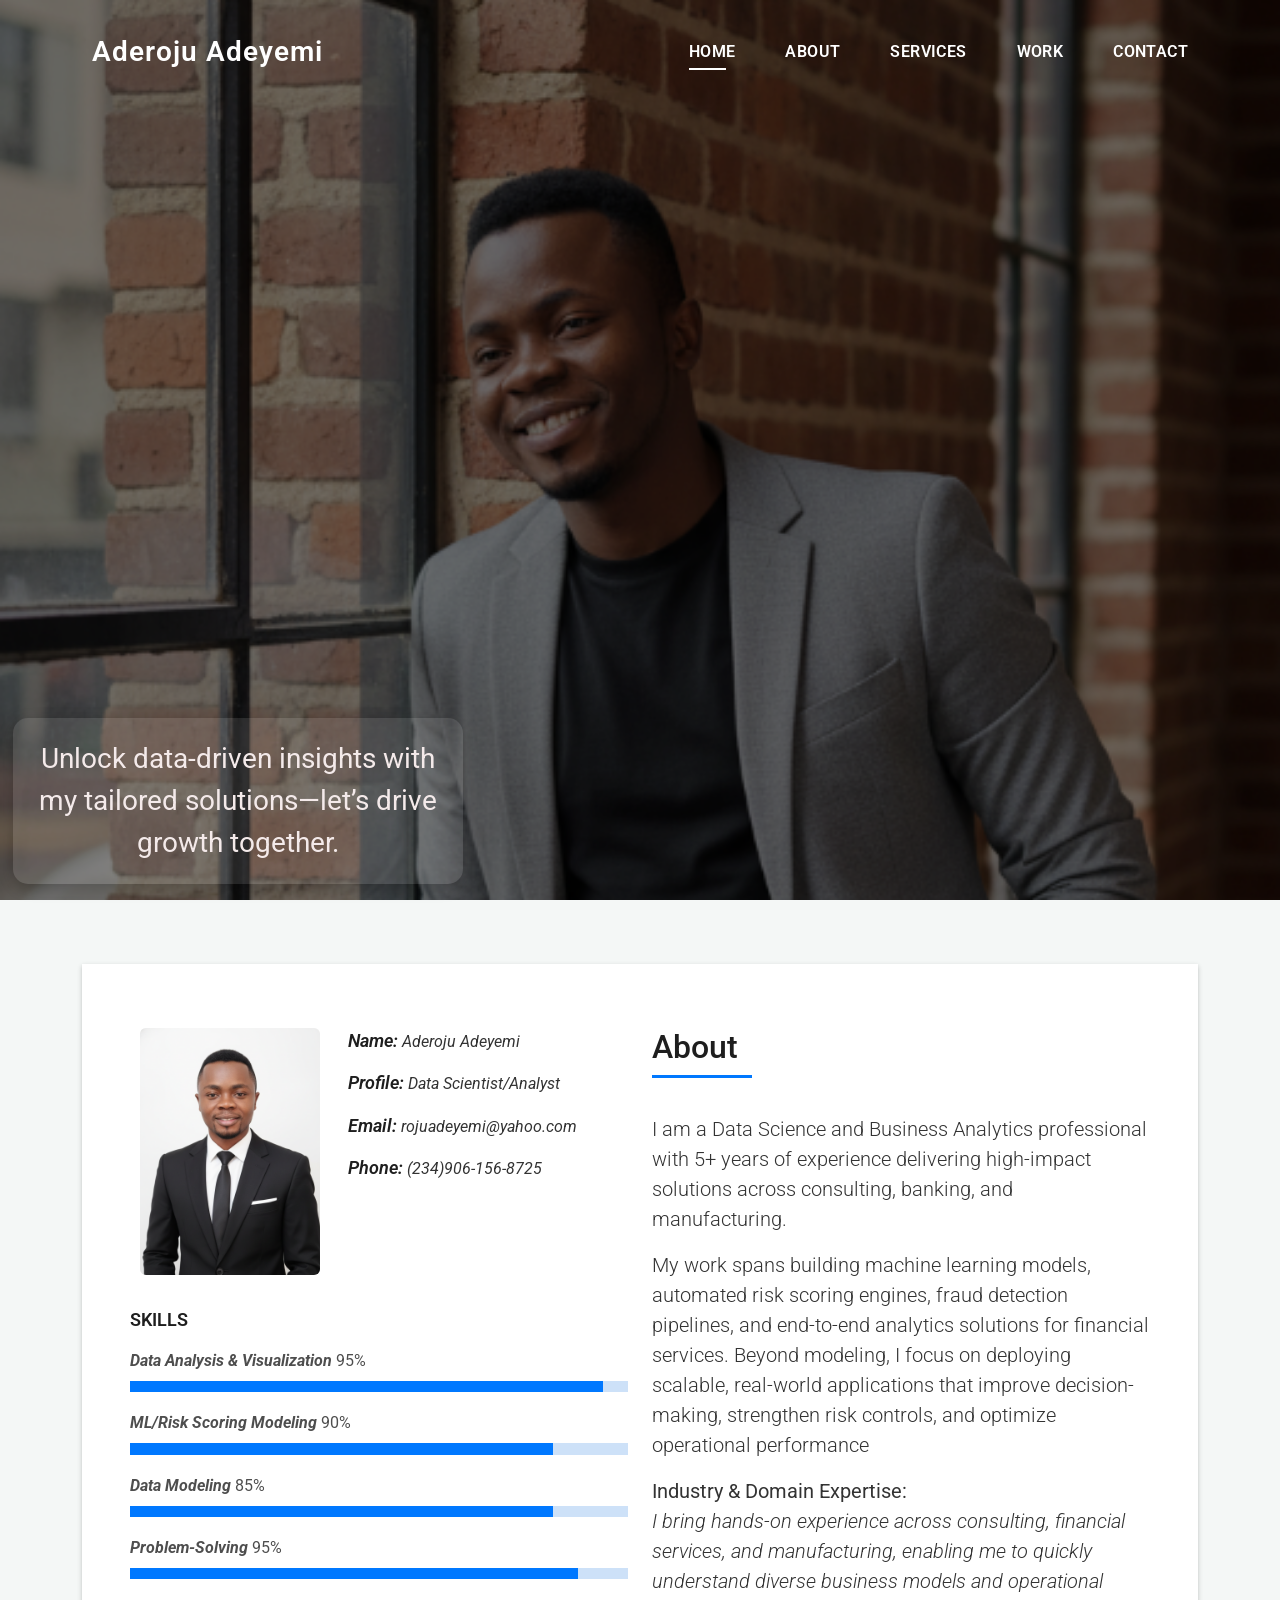
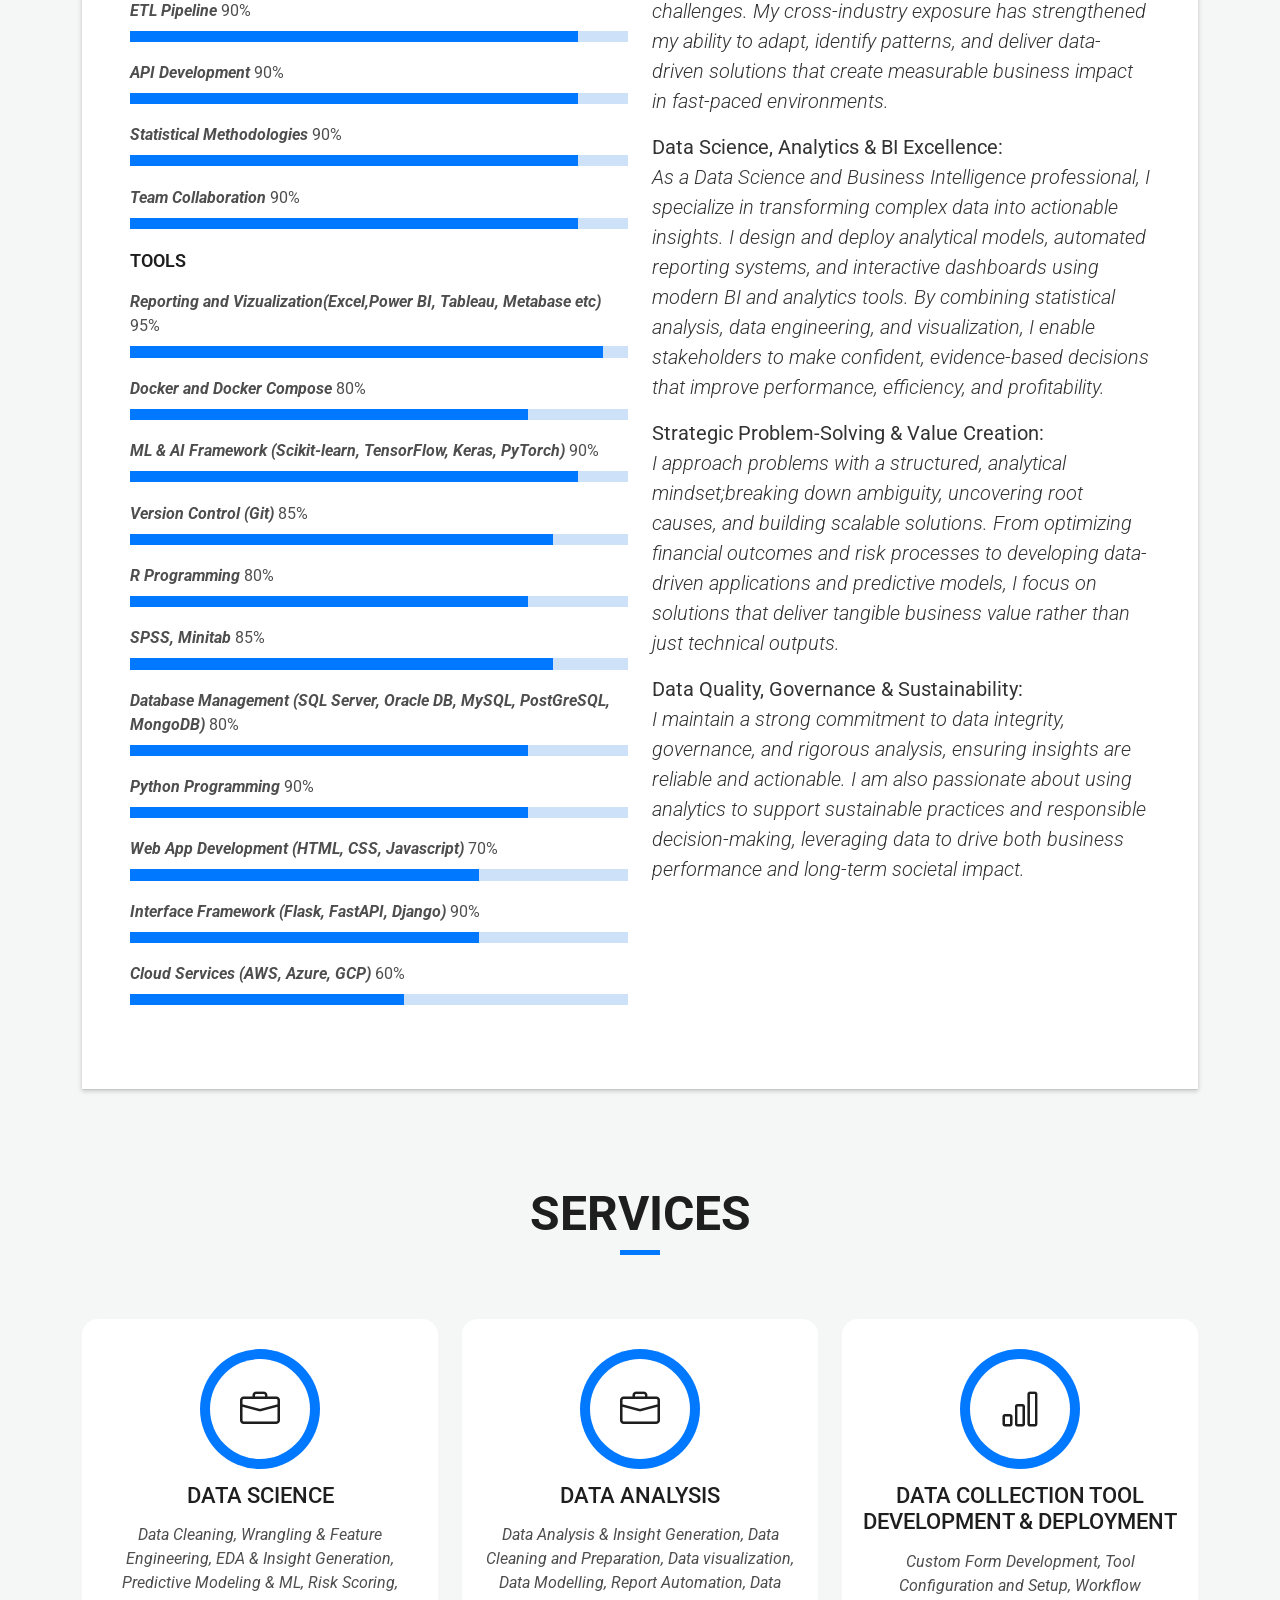
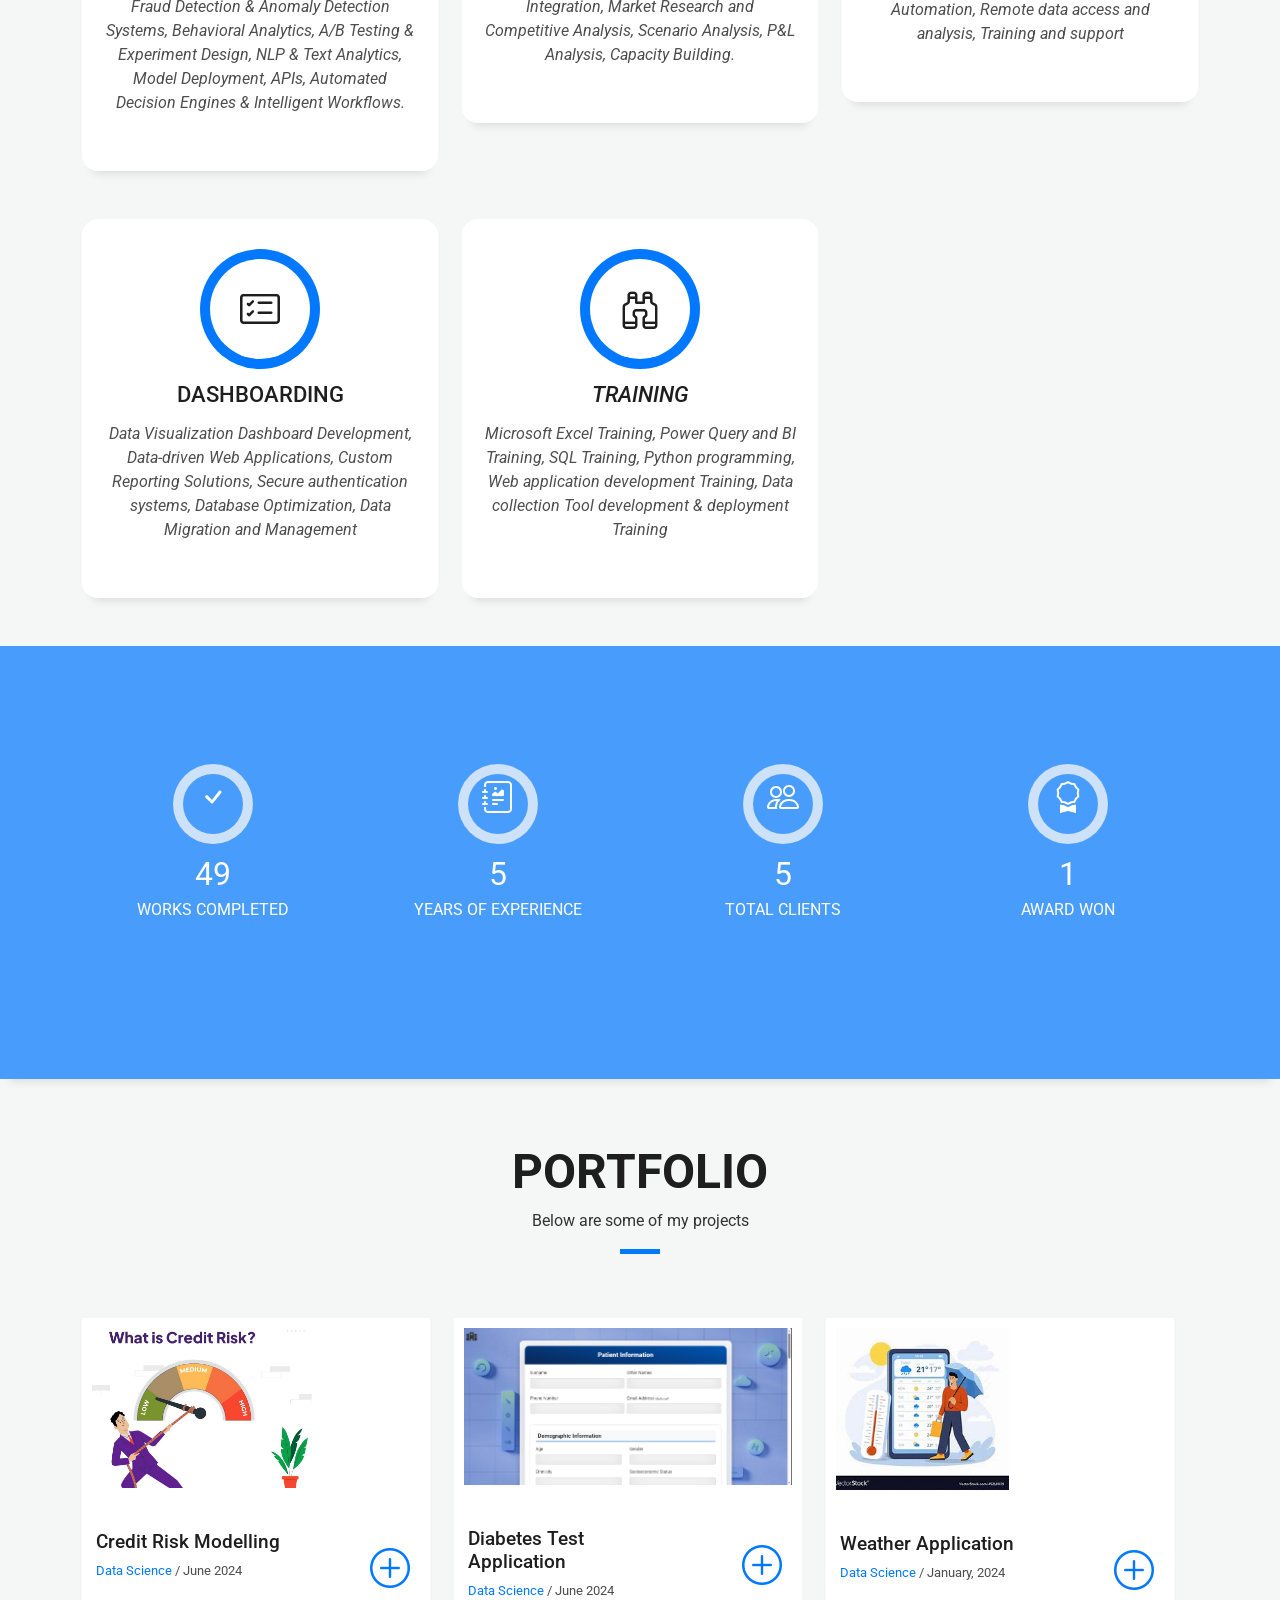
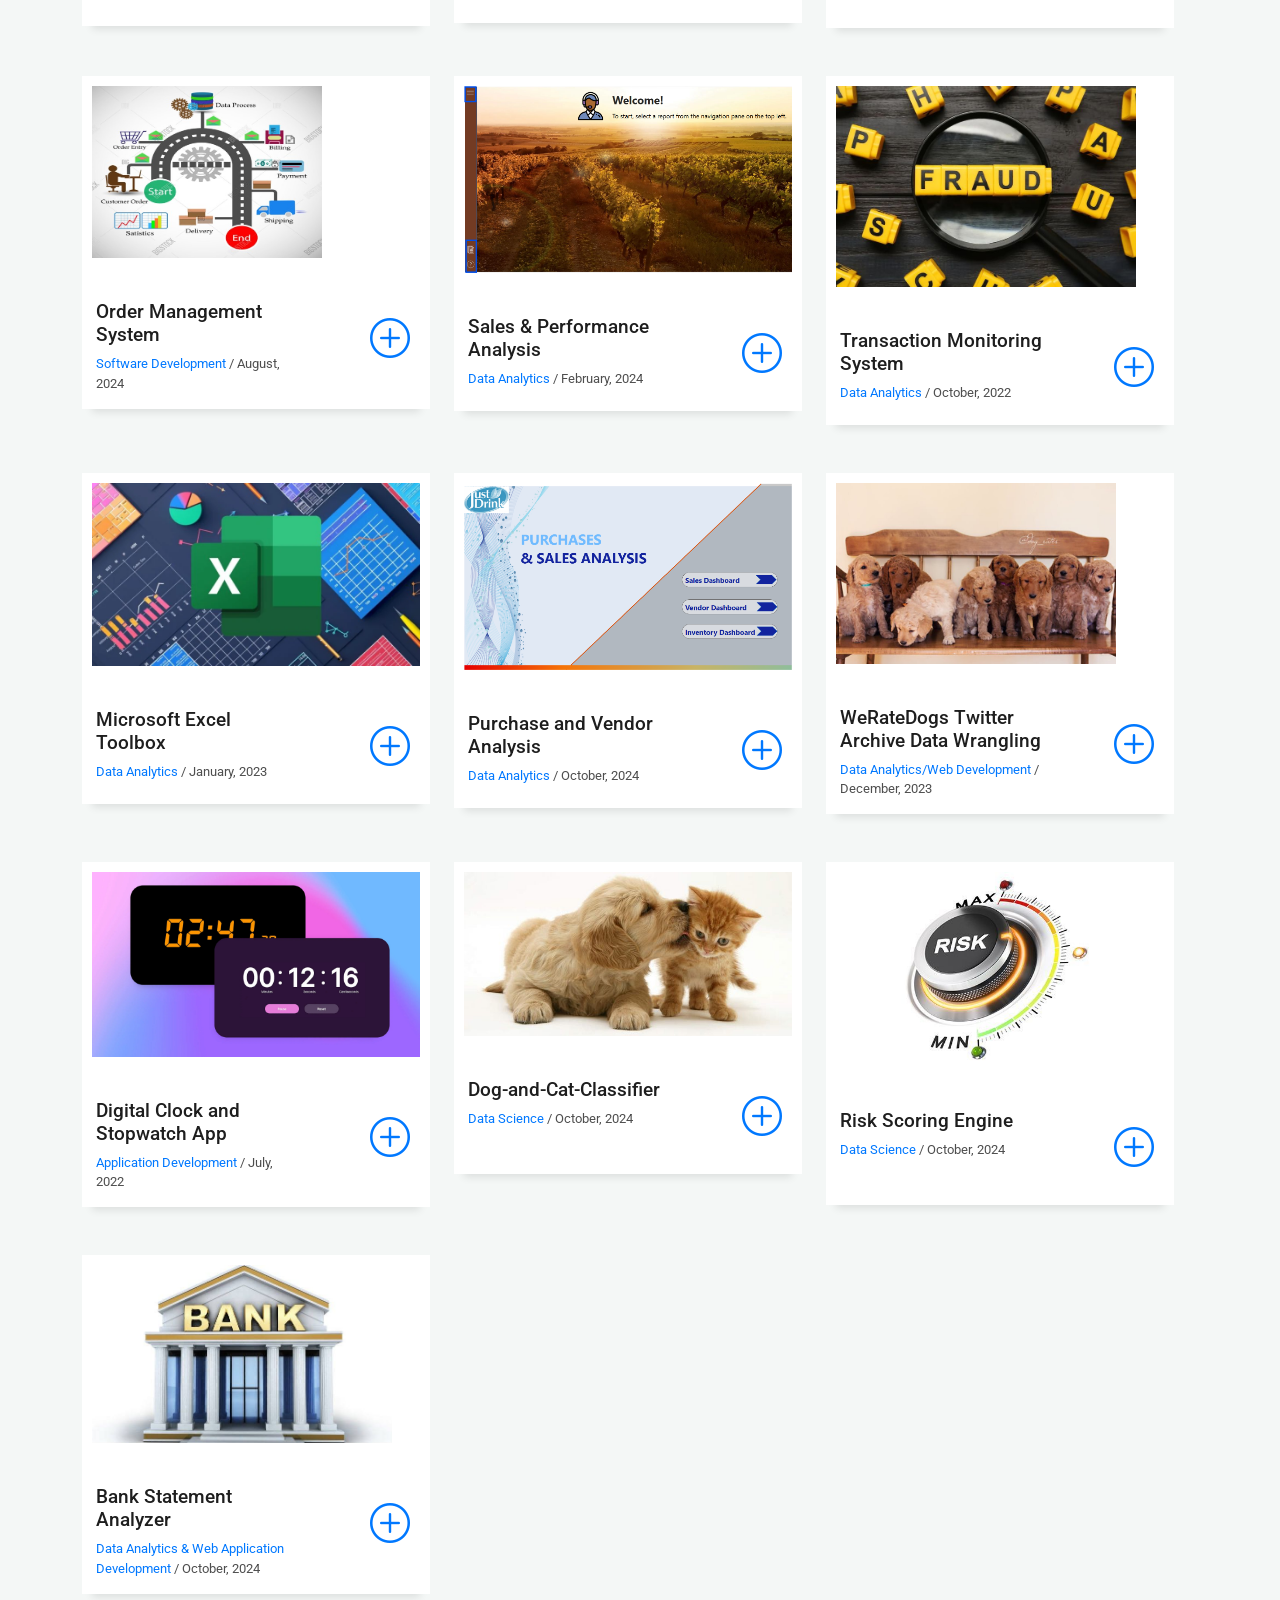
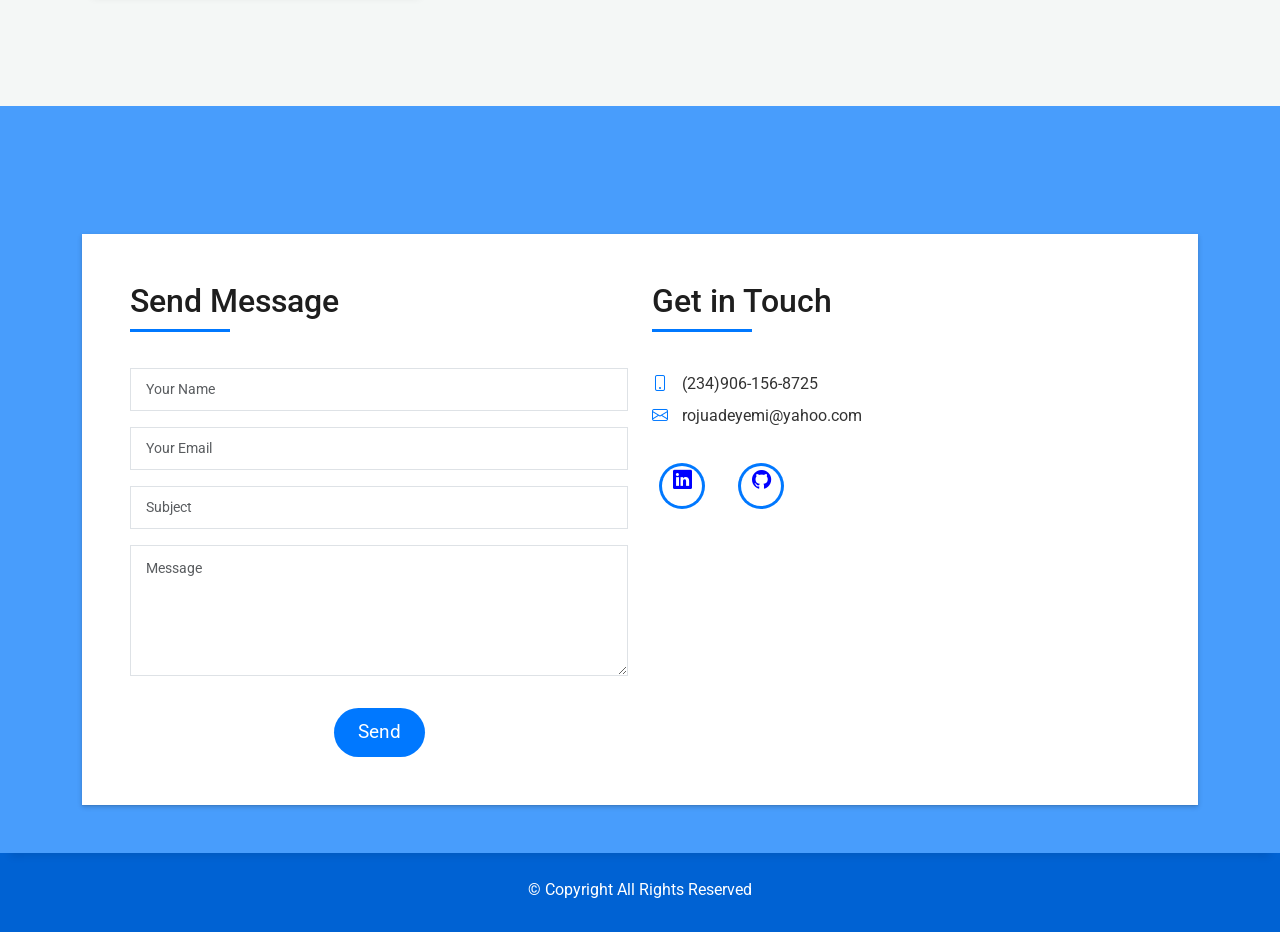
==== commit ad426340: "add new projects" ====
--- a/index.html
+++ b/index.html
@@ -124,39 +124,31 @@
                   </div>
                   <div class="skill-mf">
                     <p class="title-s">TOOLS</p>
-                    <span><strong><em>Microsoft Excel</em></strong></span> <span class="pull-right">95%</span>
+                    <span><strong><em>Reporting and Vizualization(Excel,Power BI, Tableau, Metabase etc) </em></strong></span> <span class="pull-right">95%</span>
                     <div class="progress">
                       <div class="progress-bar" role="progressbar" style="width: 95%;" aria-valuenow="95" aria-valuemin="0" aria-valuemax="100"></div>
                     </div>
-                    <span><strong><em>Docker and Docker Compose</em></strong></span> <span class="pull-right">75%</span>
-                    <div class="progress">
-                      <div class="progress-bar" role="progressbar" style="width: 70%" aria-valuenow="70" aria-valuemin="0" aria-valuemax="100"></div>
-                    </div>
-                    <span><strong><em>Microsoft Power BI</em></strong></span> <span class="pull-right">90%</span>
+                    <span><strong><em>Docker and Docker Compose</em></strong></span> <span class="pull-right">80%</span>
+                    <div class="progress">
+                      <div class="progress-bar" role="progressbar" style="width: 80%" aria-valuenow="80" aria-valuemin="0" aria-valuemax="100"></div>
+                    </div>
+                    <span><strong><em> ML & AI Framework (Scikit-learn, TensorFlow, Keras, PyTorch)</em></strong></span> <span class="pull-right">90%</span>
                     <div class="progress">
                       <div class="progress-bar" role="progressbar" style="width: 90%;" aria-valuenow="90" aria-valuemin="0" aria-valuemax="100"></div>
                     </div>
-                    <span><strong><em>Tableau</em></strong></span> <span class="pull-right">80%</span>
+                    <span><strong><em>Version Control (Git)</em></strong></span> <span class="pull-right">85%</span>
+                    <div class="progress">
+                      <div class="progress-bar" role="progressbar" style="width: 85%" aria-valuenow="85" aria-valuemin="0" aria-valuemax="100"></div>
+                    </div>
+                    <span><strong><em>R Programming</em></strong></span> <span class="pull-right">80%</span>
                     <div class="progress">
                       <div class="progress-bar" role="progressbar" style="width: 80%;" aria-valuenow="80" aria-valuemin="0" aria-valuemax="100"></div>
                     </div>
-                    <span><strong><em> ML & AI Framework (Scikit-learn, TensorFlow, Keras, PyTorch)</em></strong></span> <span class="pull-right">90%</span>
-                    <div class="progress">
-                      <div class="progress-bar" role="progressbar" style="width: 90%;" aria-valuenow="90" aria-valuemin="0" aria-valuemax="100"></div>
-                    </div>
-                    <span><strong><em>Git</em></strong></span> <span class="pull-right">85%</span>
+                    <span><strong><em>SPSS, Minitab</em></strong></span> <span class="pull-right">85%</span>
                     <div class="progress">
                       <div class="progress-bar" role="progressbar" style="width: 85%" aria-valuenow="85" aria-valuemin="0" aria-valuemax="100"></div>
                     </div>
-                    <span><strong><em>R Programming</em></strong></span> <span class="pull-right">70%</span>
-                    <div class="progress">
-                      <div class="progress-bar" role="progressbar" style="width: 70%;" aria-valuenow="70" aria-valuemin="0" aria-valuemax="100"></div>
-                    </div>
-                    <span><strong><em>SPSS</em></strong></span> <span class="pull-right">85%</span>
-                    <div class="progress">
-                      <div class="progress-bar" role="progressbar" style="width: 85%" aria-valuenow="85" aria-valuemin="0" aria-valuemax="100"></div>
-                    </div>
-                     <span><strong><em>SQL (Transact-SQL)</em></strong></span> <span class="pull-right">80%</span>
+                     <span><strong><em>Database Management (SQL Server, Oracle DB, MySQL, PostGreSQL, MongoDB)</em></strong></span> <span class="pull-right">80%</span>
                     <div class="progress">
                       <div class="progress-bar" role="progressbar" style="width: 80%;" aria-valuenow="80" aria-valuemin="0" aria-valuemax="100"></div>
                     </div>
@@ -188,7 +180,6 @@
                     <p class="lead">
                      I am a Data Science and Business Analytics professional with 5+ years of experience delivering high-impact solutions across consulting, banking, and manufacturing.
                       <p class="lead">My work spans building machine learning models, automated risk scoring engines, fraud detection pipelines, and end-to-end analytics solutions for financial services. Beyond modeling, I focus on deploying scalable, real-world applications that improve decision-making, strengthen risk controls, and optimize operational performance </p>
-                      <p class="lead"> With a strong understanding of financial products, customer behavior, market dynamics, risk management, and regulatory requirements, I bridge the gap between technical analytics and business strategy.</p>
                     </p>
                     <p class="lead">
                       <strong>Industry & Domain Expertise:</strong><br>
@@ -461,7 +452,7 @@
                   <div class="col-sm-8">
                     <h2 class="w-title">Weather Application</h2>
                     <div class="w-more">
-                      <span class="w-ctegory">Web Application Development</span> / <span class="w-date">January, 2024</span>
+                      <span class="w-ctegory">Data Science</span> / <span class="w-date">January, 2024</span>
                     </div>
                   </div>
                   <div class="col-sm-4">
@@ -606,7 +597,7 @@
                   <div class="col-sm-8">
                     <h2 class="w-title">WeRateDogs Twitter Archive Data Wrangling</h2>
                     <div class="w-more">
-                      <span class="w-ctegory">Data Science/Web Development</span> / <span class="w-date">December, 2023</span>
+                      <span class="w-ctegory">Data Analytics/Web Development</span> / <span class="w-date">December, 2023</span>
                     </div>
                   </div>
                   <div class="col-sm-4">
@@ -647,7 +638,7 @@
             <div class="work-box">
               <a href="assets/img/Dog-and-cat3.png" data-gallery="portfolioGallery" class="portfolio-lightbox">
                 <div class="work-img">
-                  <img src="assets/img/Dog-and-cat3.png" alt="" class="img-fluid" width="450" height="450">
+                  <img src="assets/img/Dog-and-cat3.png" alt="" class="img-fluid" width="400" height="400">
                 </div>
               </a>
               <div class="work-content">
@@ -667,7 +658,59 @@
               </div>
             </div>
           </div>       
-         
+
+                
+          <div class="col-md-4">
+            <div class="work-box">
+              <a href="assets/img/risk.jpg" data-gallery="portfolioGallery" class="portfolio-lightbox">
+                <div class="work-img">
+                  <img src="assets/img/risk.jpg" alt="" class="img-fluid" width="300" height="300">
+                </div>
+              </a>
+              <div class="work-content">
+                <div class="row">
+                  <div class="col-sm-8">
+                    <h2 class="w-title">Risk Scoring Engine</h2>
+                    <div class="w-more">
+                      <span class="w-ctegory">Data Science</span> / <span class="w-date">October, 2024</span>
+                    </div>
+                  </div>
+                  <div class="col-sm-4">
+                    <div class="w-like">
+                      <a href="risk.html"> <span class="bi bi-plus-circle"></span></a>
+                    </div>
+                  </div>
+                </div>
+              </div>
+            </div>
+          </div>
+
+
+                
+          <div class="col-md-4">
+            <div class="work-box">
+              <a href="assets/img/statement0.jpg" data-gallery="portfolioGallery" class="portfolio-lightbox">
+                <div class="work-img">
+                  <img src="assets/img/statement0.jpg" alt="" class="img-fluid" width="300" height="300">
+                </div>
+              </a>
+              <div class="work-content">
+                <div class="row">
+                  <div class="col-sm-8">
+                    <h2 class="w-title">Bank Statement Analyzer</h2>
+                    <div class="w-more">
+                      <span class="w-ctegory">Data Analytics &amp; Web Application Development</span> / <span class="w-date">October, 2024</span>
+                    </div>
+                  </div>
+                  <div class="col-sm-4">
+                    <div class="w-like">
+                      <a href="statement.html"> <span class="bi bi-plus-circle"></span></a>
+                    </div>
+                  </div>
+                </div>
+              </div>
+            </div>
+          </div> 
 
         </div>
       </div>
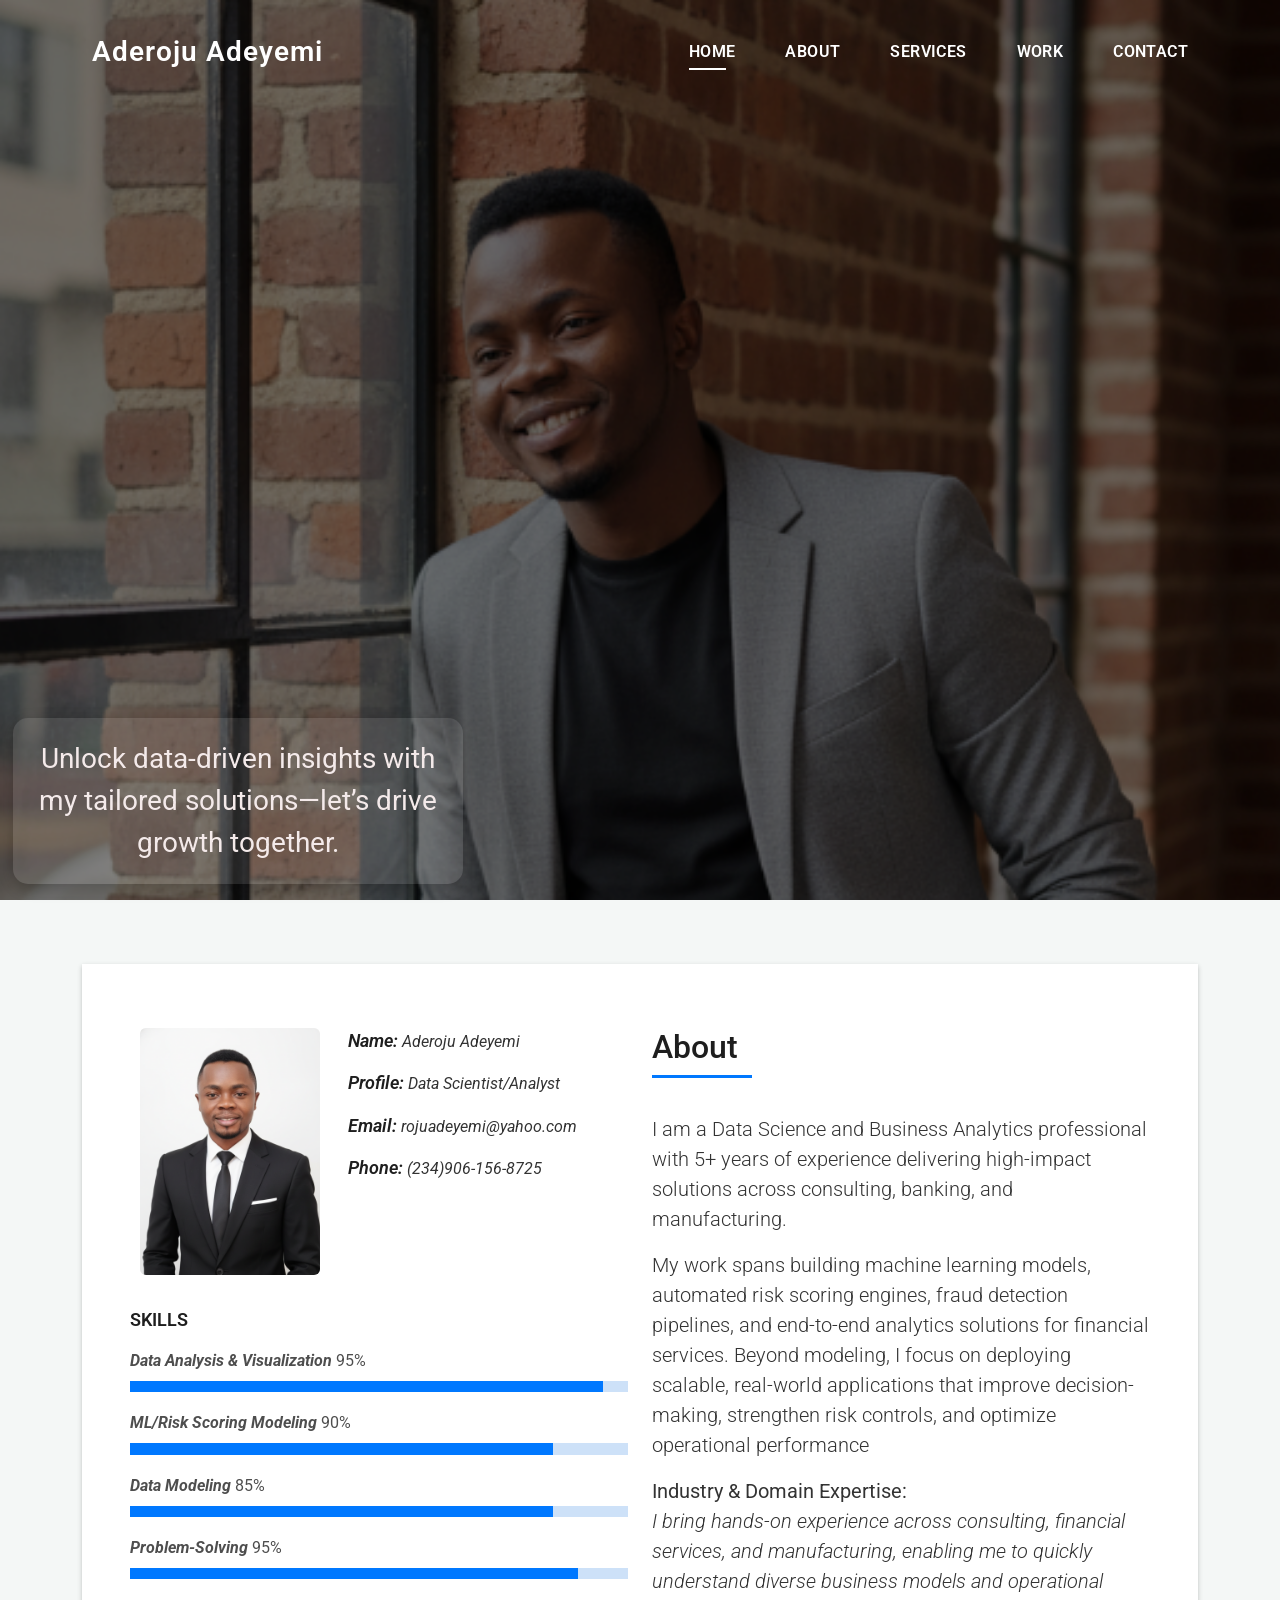
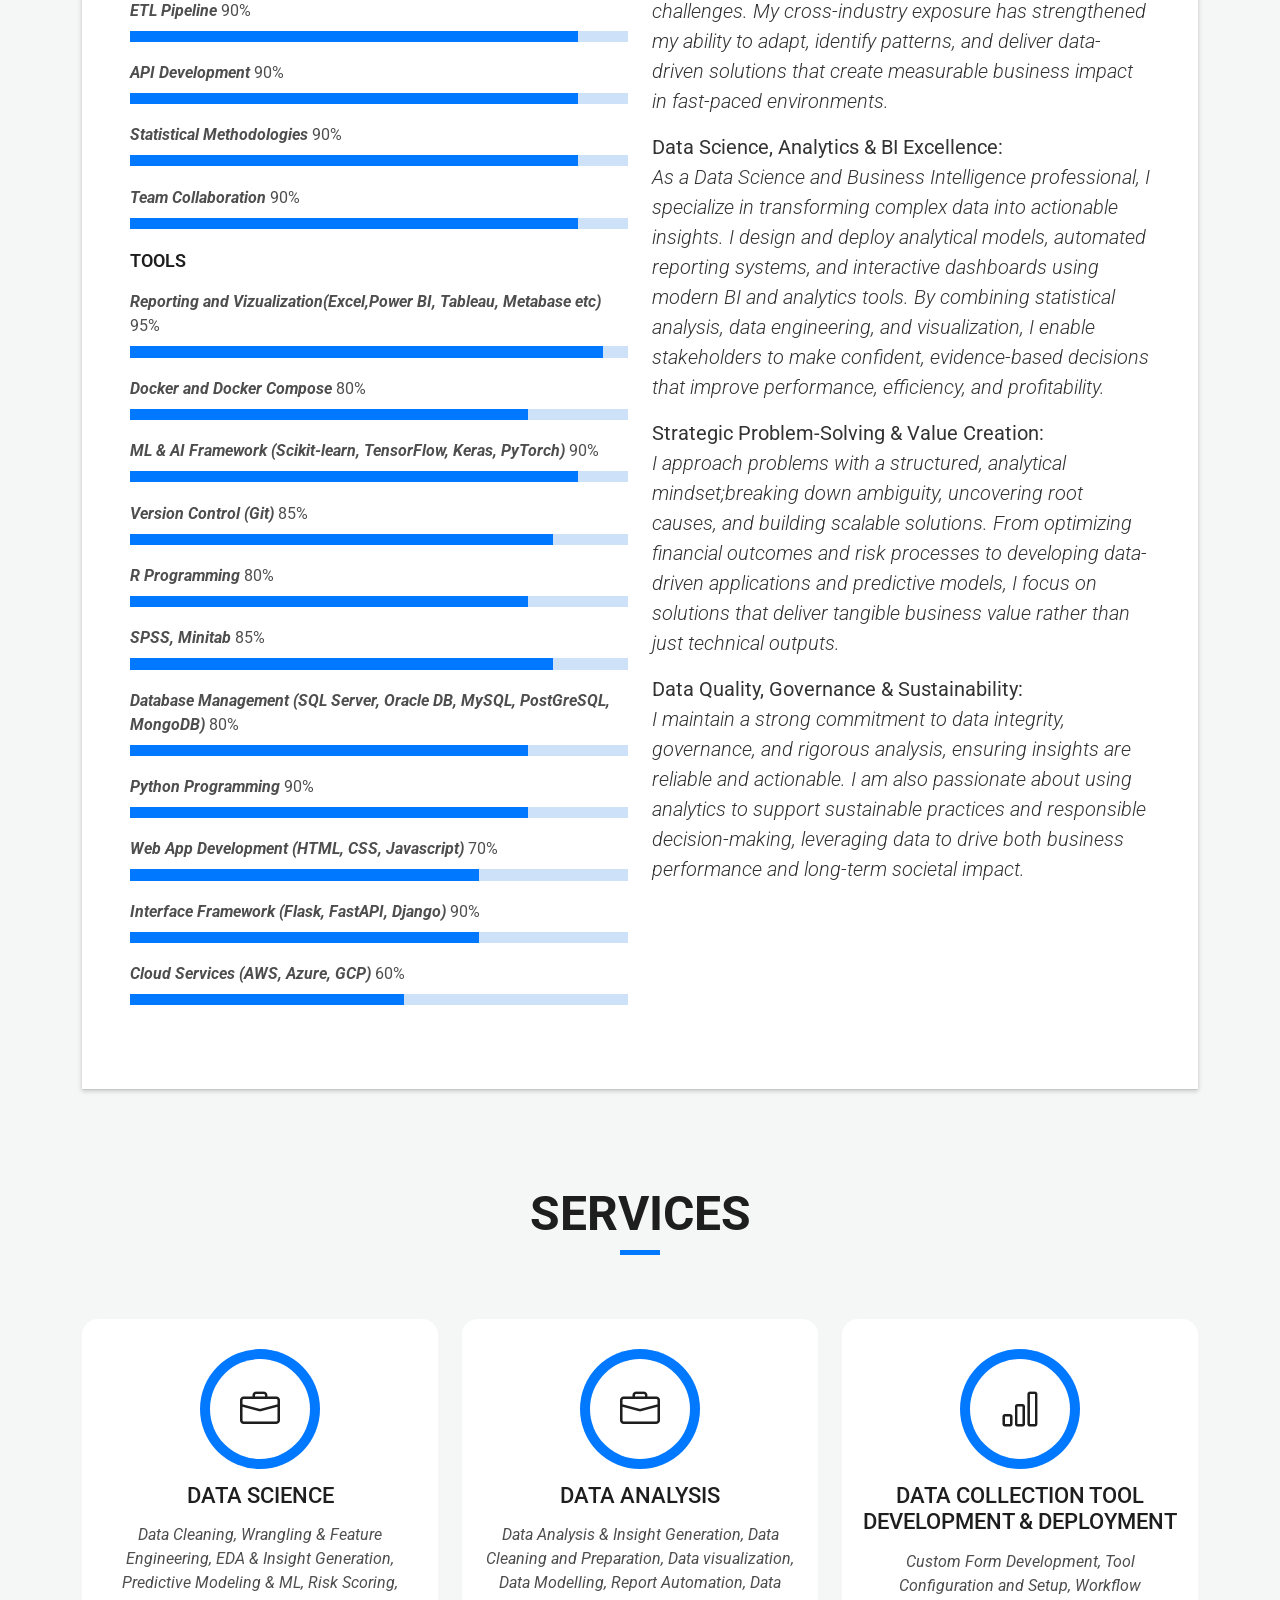
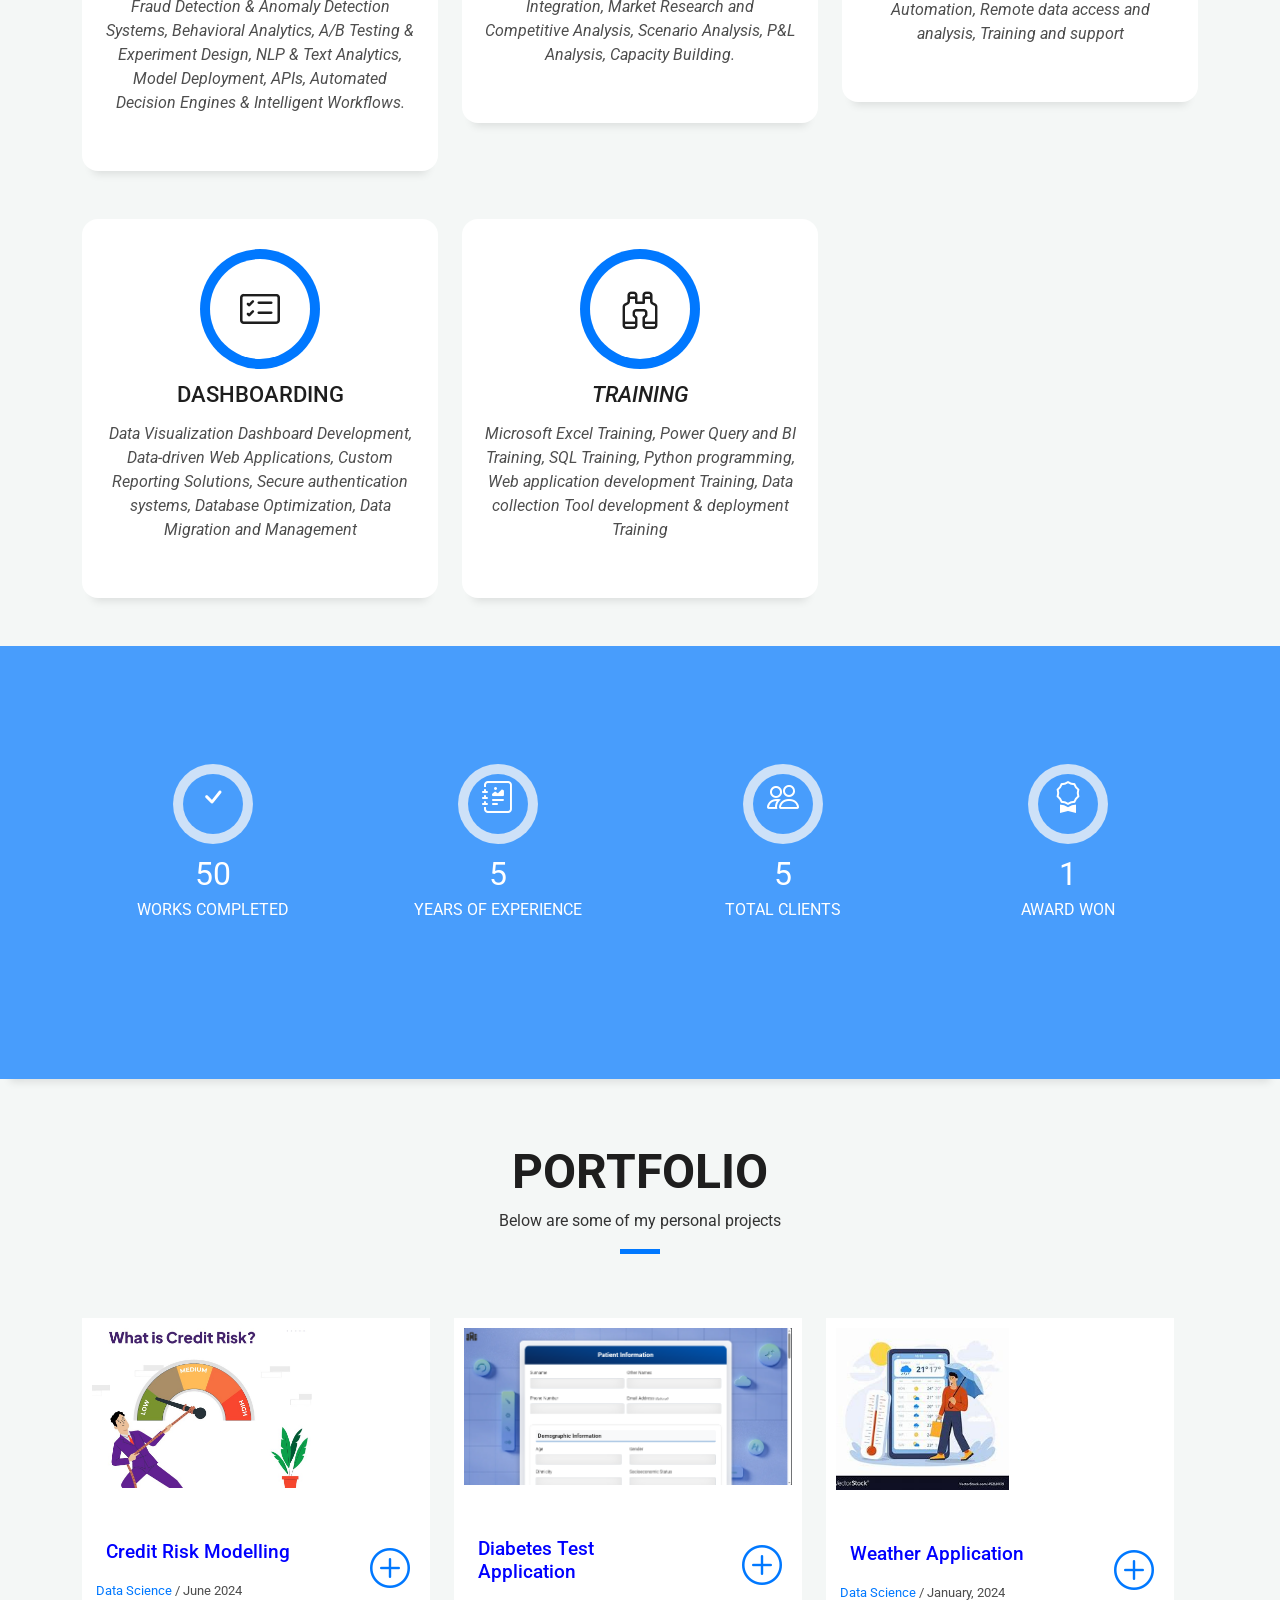
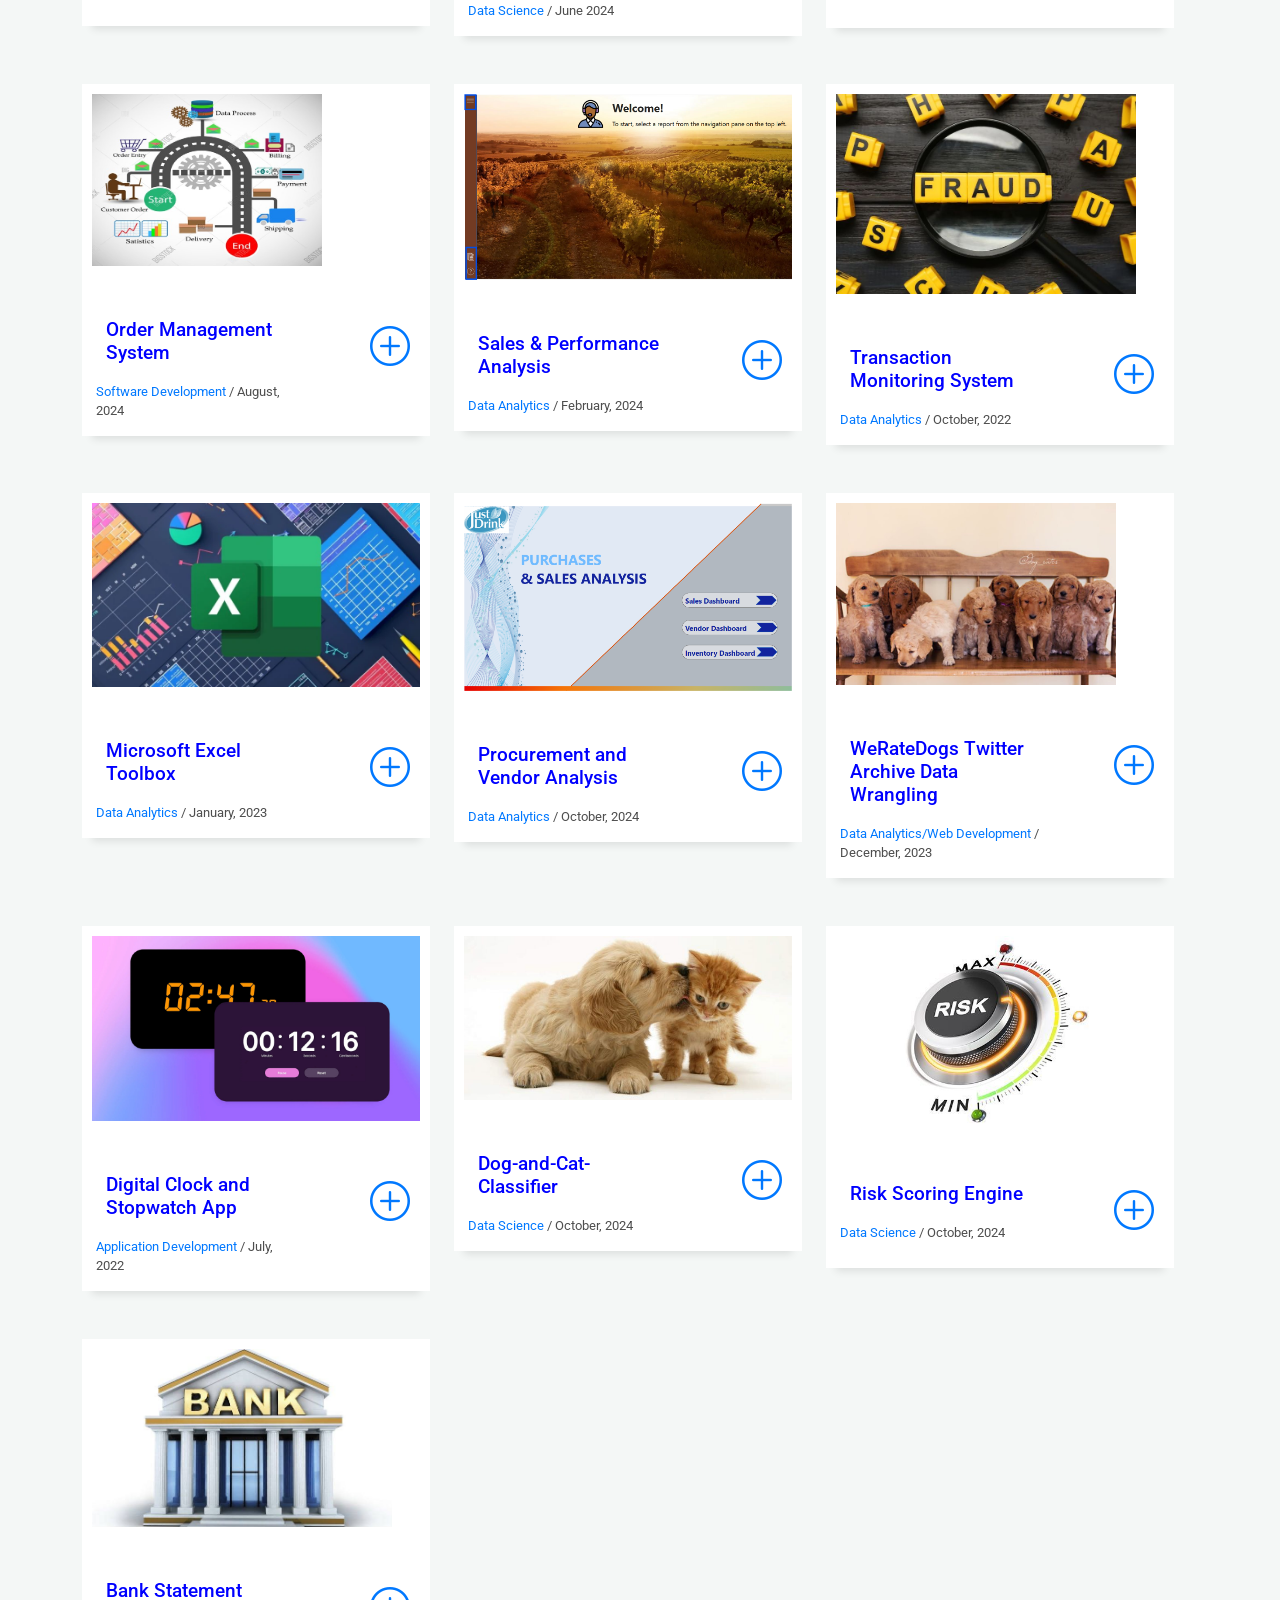
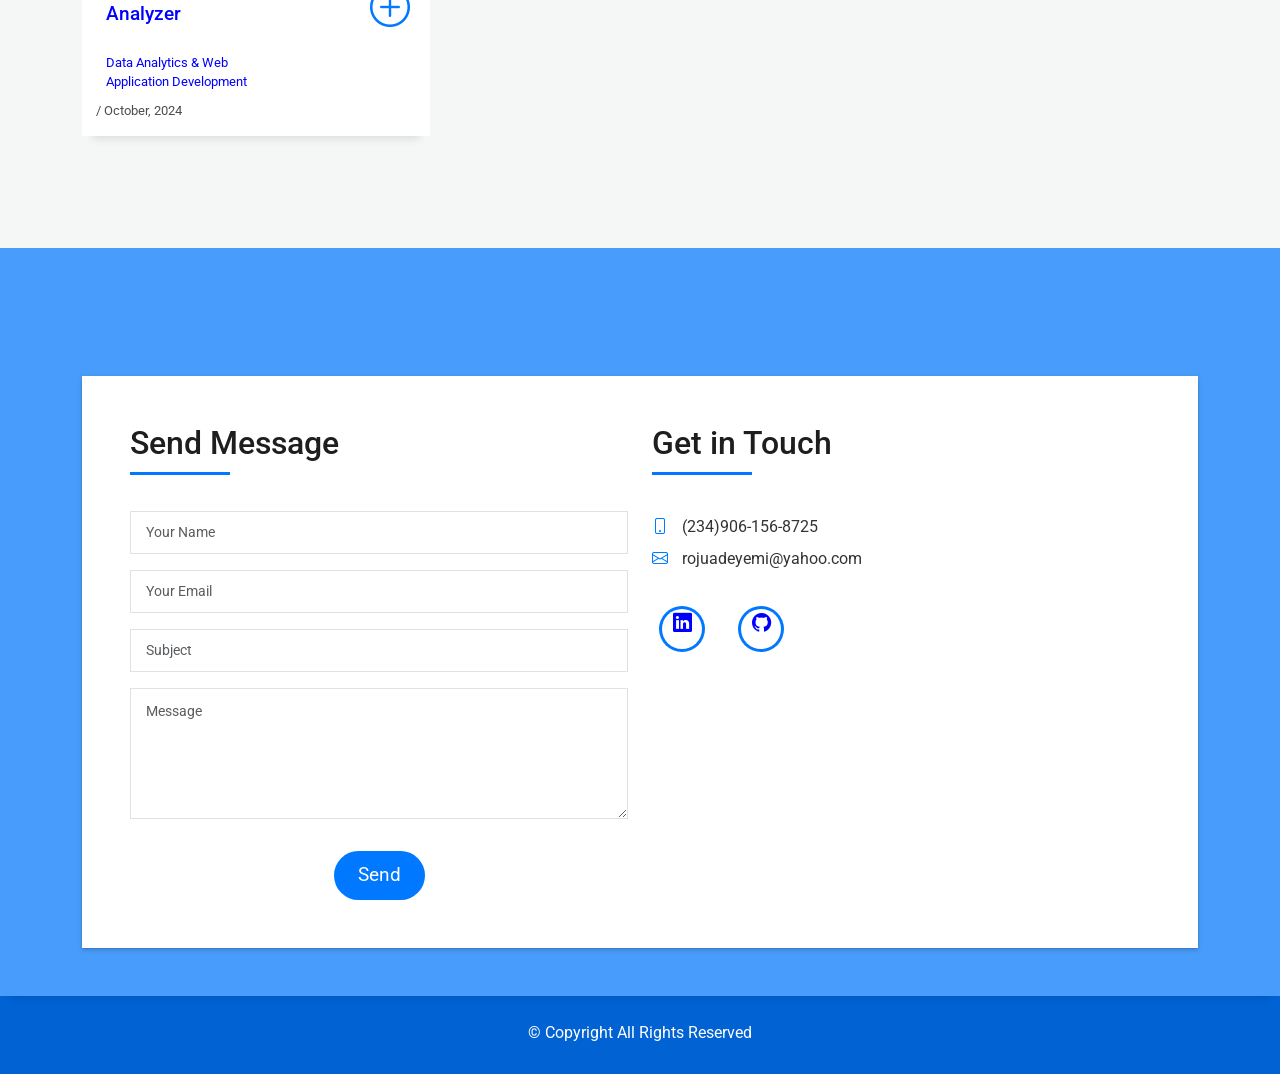
==== commit 08cb88c8: "Add link to the project title" ====
--- a/index.html
+++ b/index.html
@@ -381,7 +381,7 @@
                 Portfolio
               </h3>
               <p class="subtitle-a">
-                Below are some of my projects
+                Below are some of my personal projects
               </p>
               <div class="line-mf"></div>
             </div>
@@ -401,7 +401,7 @@
               <div class="work-content">
                 <div class="row">
                   <div class="col-sm-8">
-                    <h2 class="w-title">Credit Risk Modelling</h2>
+                    <h2 class="w-title"><a href="credit.html">Credit Risk Modelling</a></h2>
                     <div class="w-more">
                       <span class="w-ctegory">Data Science</span> / <span class="w-date">June 2024</span>
                     </div>
@@ -426,7 +426,7 @@
               <div class="work-content">
                 <div class="row">
                   <div class="col-sm-8">
-                    <h2 class="w-title">Diabetes Test Application</h2>
+                    <h2 class="w-title"><a href="diabetes.html">Diabetes Test Application</a></h2>
                     <div class="w-more">
                       <span class="w-ctegory">Data Science</span> / <span class="w-date">June 2024</span>
                     </div>
@@ -450,7 +450,7 @@
               <div class="work-content">
                 <div class="row">
                   <div class="col-sm-8">
-                    <h2 class="w-title">Weather Application</h2>
+                    <h2 class="w-title"><a href="weather.html">Weather Application</a></h2>
                     <div class="w-more">
                       <span class="w-ctegory">Data Science</span> / <span class="w-date">January, 2024</span>
                     </div>
@@ -474,7 +474,7 @@
               <div class="work-content">
                 <div class="row">
                   <div class="col-sm-8">
-                    <h2 class="w-title">Order Management System</h2>
+                    <h2 class="w-title"><a href="oms.html">Order Management System</a></h2>
                     <div class="w-more">
                       <span class="w-ctegory">Software Development</span> / <span class="w-date">August, 2024</span>
                     </div>
@@ -498,7 +498,7 @@
               <div class="work-content">
                 <div class="row">
                   <div class="col-sm-8">
-                    <h2 class="w-title"> Sales &amp; Performance Analysis</h2>
+                    <h2 class="w-title"><a href="sales.html"> Sales &amp; Performance Analysis</a></h2>
                     <div class="w-more">
                       <span class="w-ctegory">Data Analytics</span> / <span class="w-date">February, 2024</span>
                     </div>
@@ -523,7 +523,7 @@
               <div class="work-content">
                 <div class="row">
                   <div class="col-sm-8">
-                    <h3 class="w-title">Transaction Monitoring System</h3>
+                    <h2 class="w-title"><a href="monitoring.html">Transaction Monitoring System</a></h2>
                     <div class="w-more">
                       <span class="w-ctegory">Data Analytics</span> / <span class="w-date">October, 2022</span>
                     </div>
@@ -547,7 +547,7 @@
               <div class="work-content">
                 <div class="row">
                   <div class="col-sm-8">
-                    <h2 class="w-title">Microsoft Excel Toolbox</h2>
+                    <h2 class="w-title"><a href="excel.html">Microsoft Excel Toolbox</a></h2>
                     <div class="w-more">
                       <span class="w-ctegory">Data Analytics</span> / <span class="w-date"> January, 2023</span>
                     </div>
@@ -571,7 +571,7 @@
               <div class="work-content">
                 <div class="row">
                   <div class="col-sm-8">
-                    <h2 class="w-title">Purchase and Vendor Analysis</h2>
+                    <h2 class="w-title"><a href="justdrinks.html">Procurement and Vendor Analysis</a></h2>
                     <div class="w-more">
                       <span class="w-ctegory">Data Analytics</span> / <span class="w-date">October, 2024</span>
                     </div>
@@ -595,7 +595,7 @@
               <div class="work-content">
                 <div class="row">
                   <div class="col-sm-8">
-                    <h2 class="w-title">WeRateDogs Twitter Archive Data Wrangling</h2>
+                    <h2 class="w-title"><a href="wrangling.html">WeRateDogs Twitter Archive Data Wrangling</a></h2>
                     <div class="w-more">
                       <span class="w-ctegory">Data Analytics/Web Development</span> / <span class="w-date">December, 2023</span>
                     </div>
@@ -619,7 +619,7 @@
               <div class="work-content">
                 <div class="row">
                   <div class="col-sm-8">
-                    <h2 class="w-title">Digital Clock and Stopwatch App</h2>
+                    <h2 class="w-title"><a href="digital.html">Digital Clock and Stopwatch App</a></h2>
                     <div class="w-more">
                       <span class="w-ctegory">Application Development</span> / <span class="w-date">July, 2022</span>
                     </div>
@@ -644,7 +644,7 @@
               <div class="work-content">
                 <div class="row">
                   <div class="col-sm-8">
-                    <h2 class="w-title">Dog-and-Cat-Classifier</h2>
+                    <h2 class="w-title"><a href="cnn.html">Dog-and-Cat-Classifier</a></h2>
                     <div class="w-more">
                       <span class="w-ctegory">Data Science</span> / <span class="w-date">October, 2024</span>
                     </div>
@@ -670,7 +670,7 @@
               <div class="work-content">
                 <div class="row">
                   <div class="col-sm-8">
-                    <h2 class="w-title">Risk Scoring Engine</h2>
+                    <h2 class="w-title"><a href="risk.html">Risk Scoring Engine</a></h2>
                     <div class="w-more">
                       <span class="w-ctegory">Data Science</span> / <span class="w-date">October, 2024</span>
                     </div>
@@ -697,9 +697,9 @@
               <div class="work-content">
                 <div class="row">
                   <div class="col-sm-8">
-                    <h2 class="w-title">Bank Statement Analyzer</h2>
-                    <div class="w-more">
-                      <span class="w-ctegory">Data Analytics &amp; Web Application Development</span> / <span class="w-date">October, 2024</span>
+                    <h2 class="w-title"><a href="statement.html">Bank Statement Analyzer</a></h2>
+                    <div class="w-more">
+                      <span class="w-ctegory"><a href="statement.html">Data Analytics &amp; Web Application Development</a></span> / <span class="w-date">October, 2024</span>
                     </div>
                   </div>
                   <div class="col-sm-4">
@@ -715,7 +715,6 @@
         </div>
       </div>
     </section><!-- End Portfolio Section -->
-
    
     <!-- ======= Contact Section ======= -->
     <section id="contact" class="paralax-mf footer-paralax bg-image sect-mt4 route" style="background-image: url(assets/img/overlay-bg.jpg)">
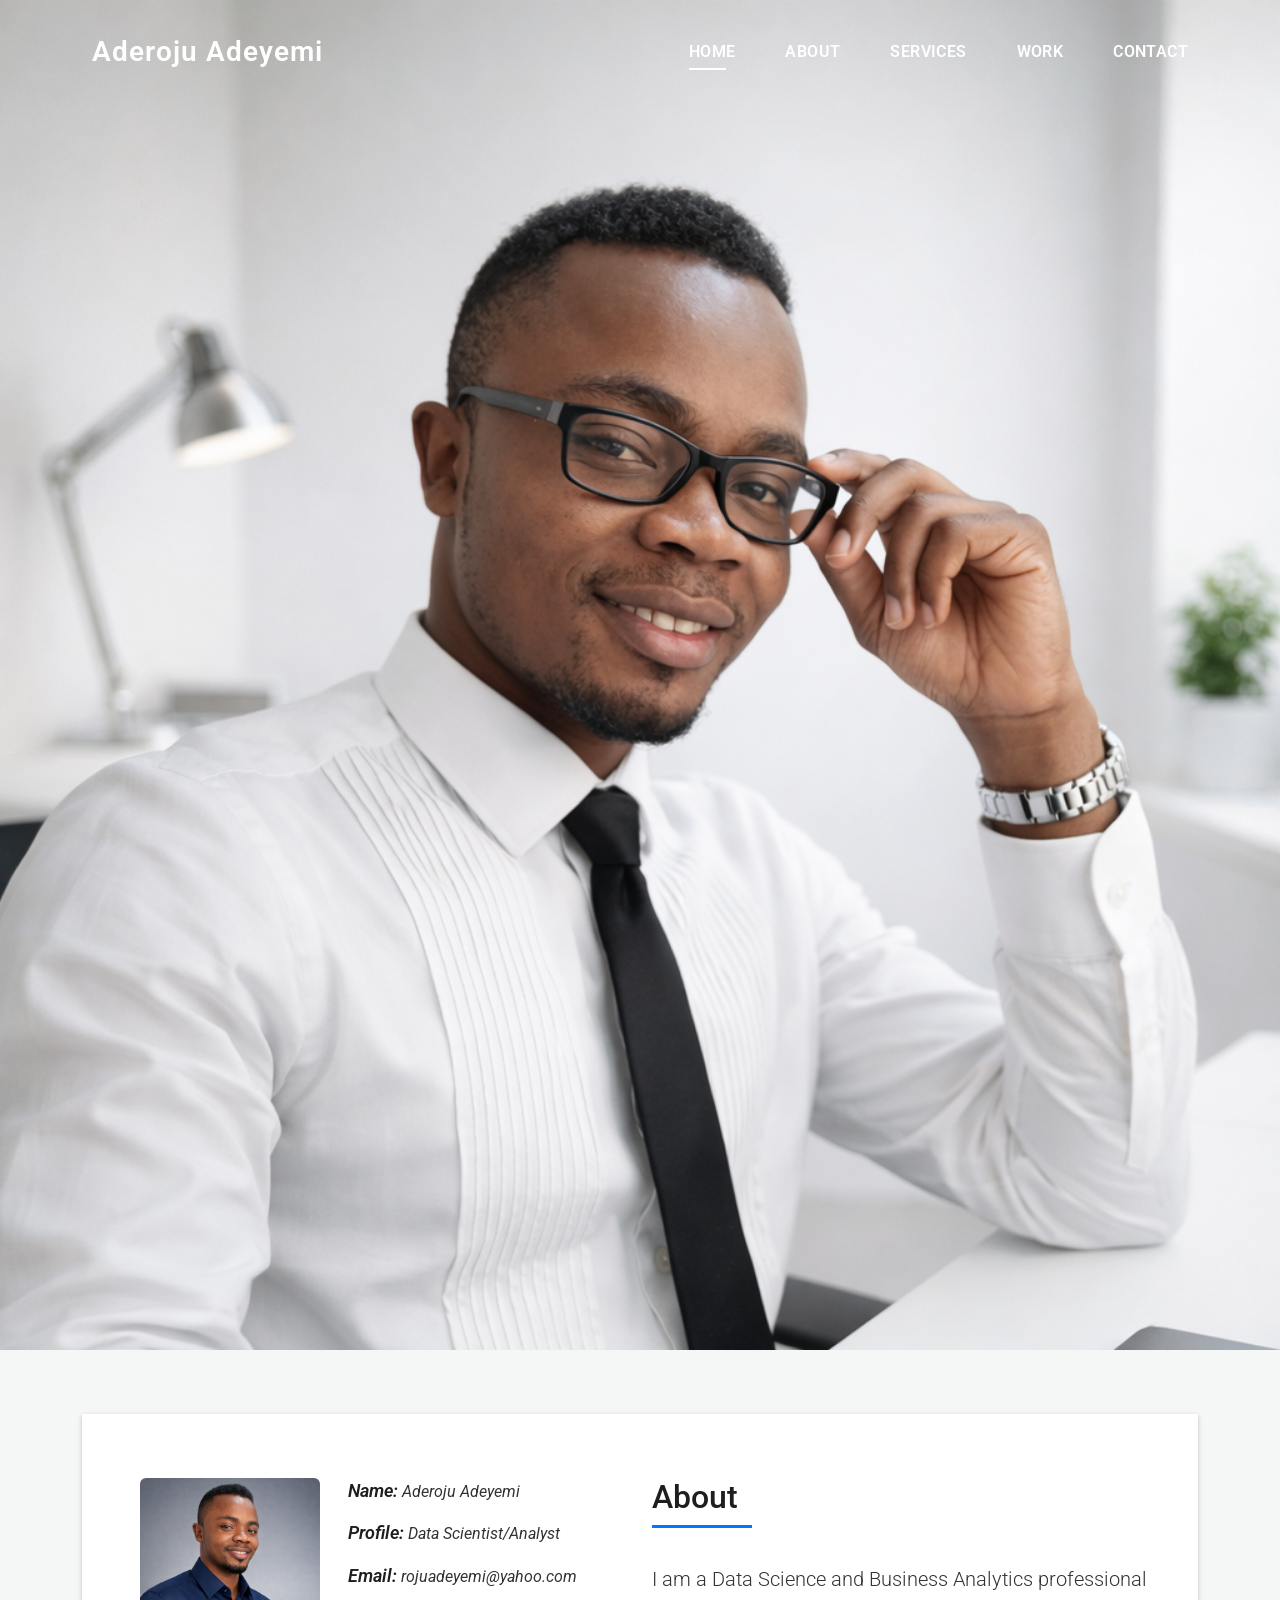
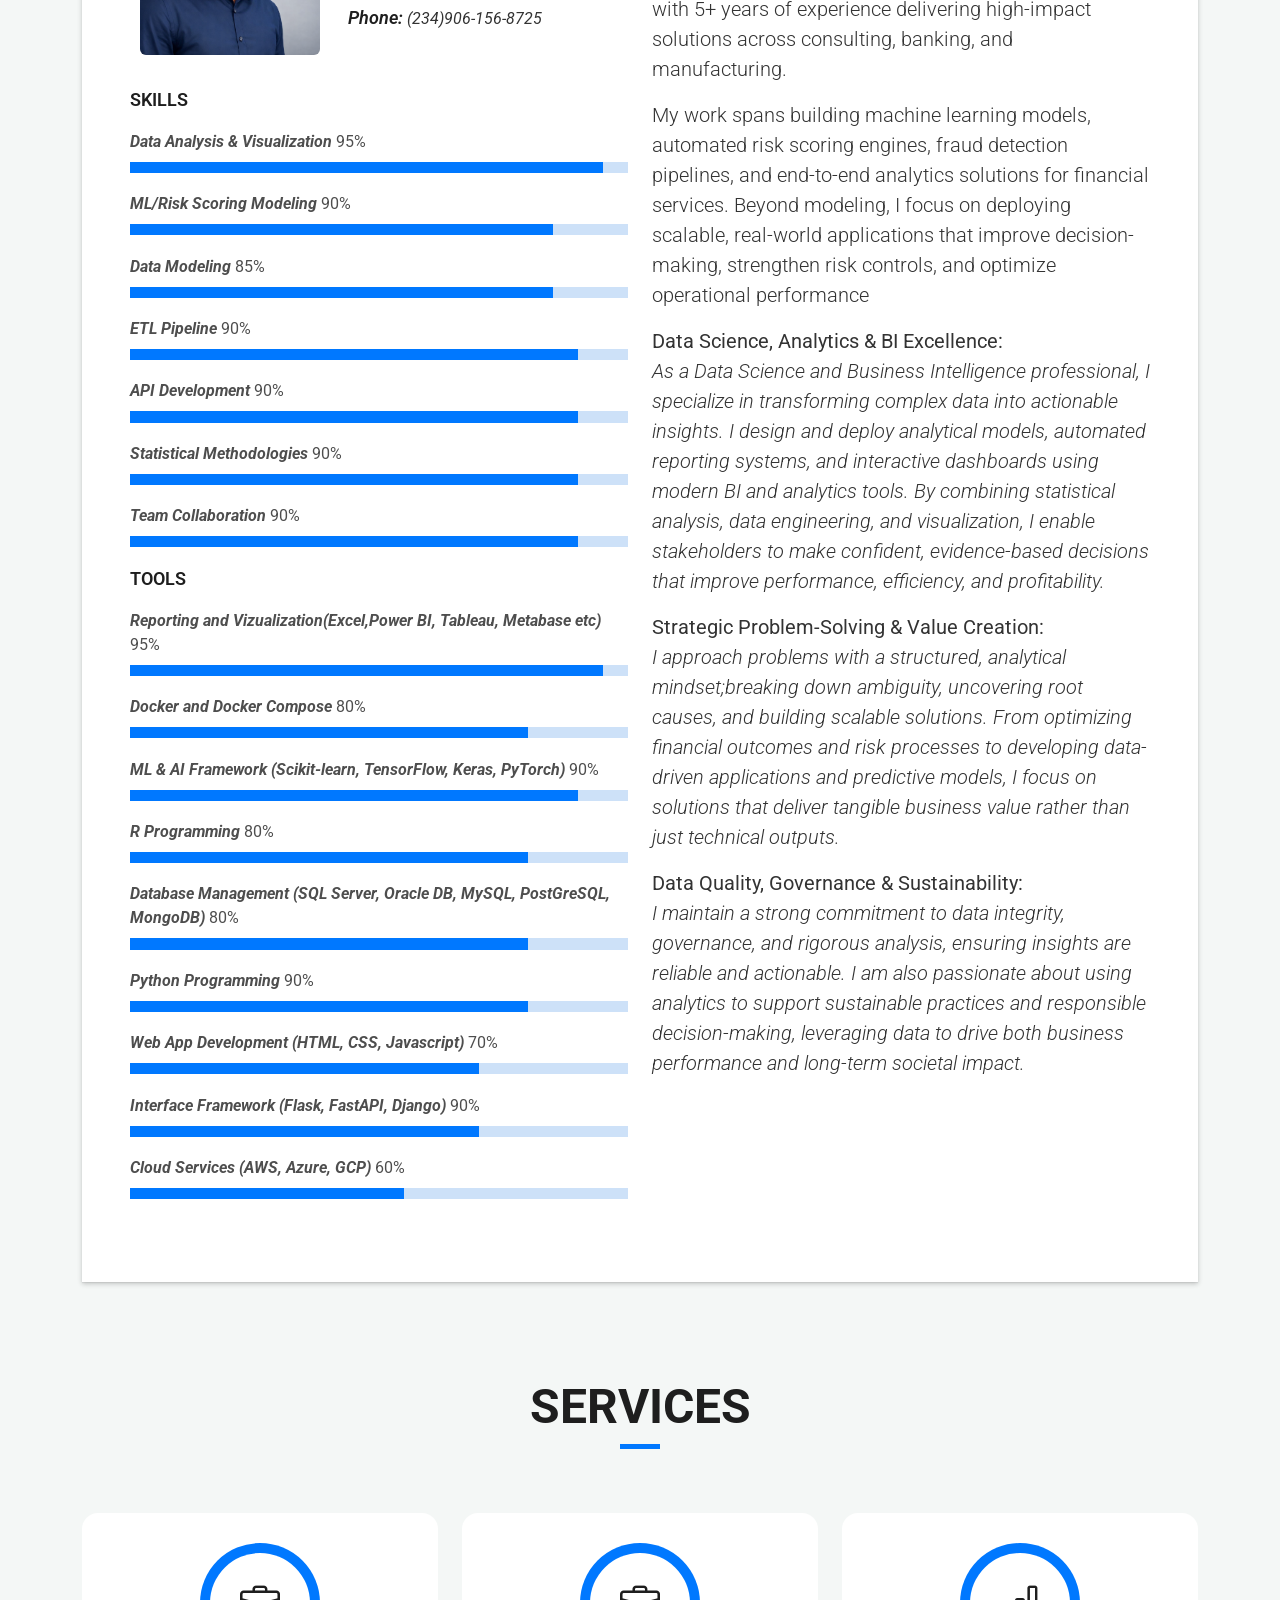
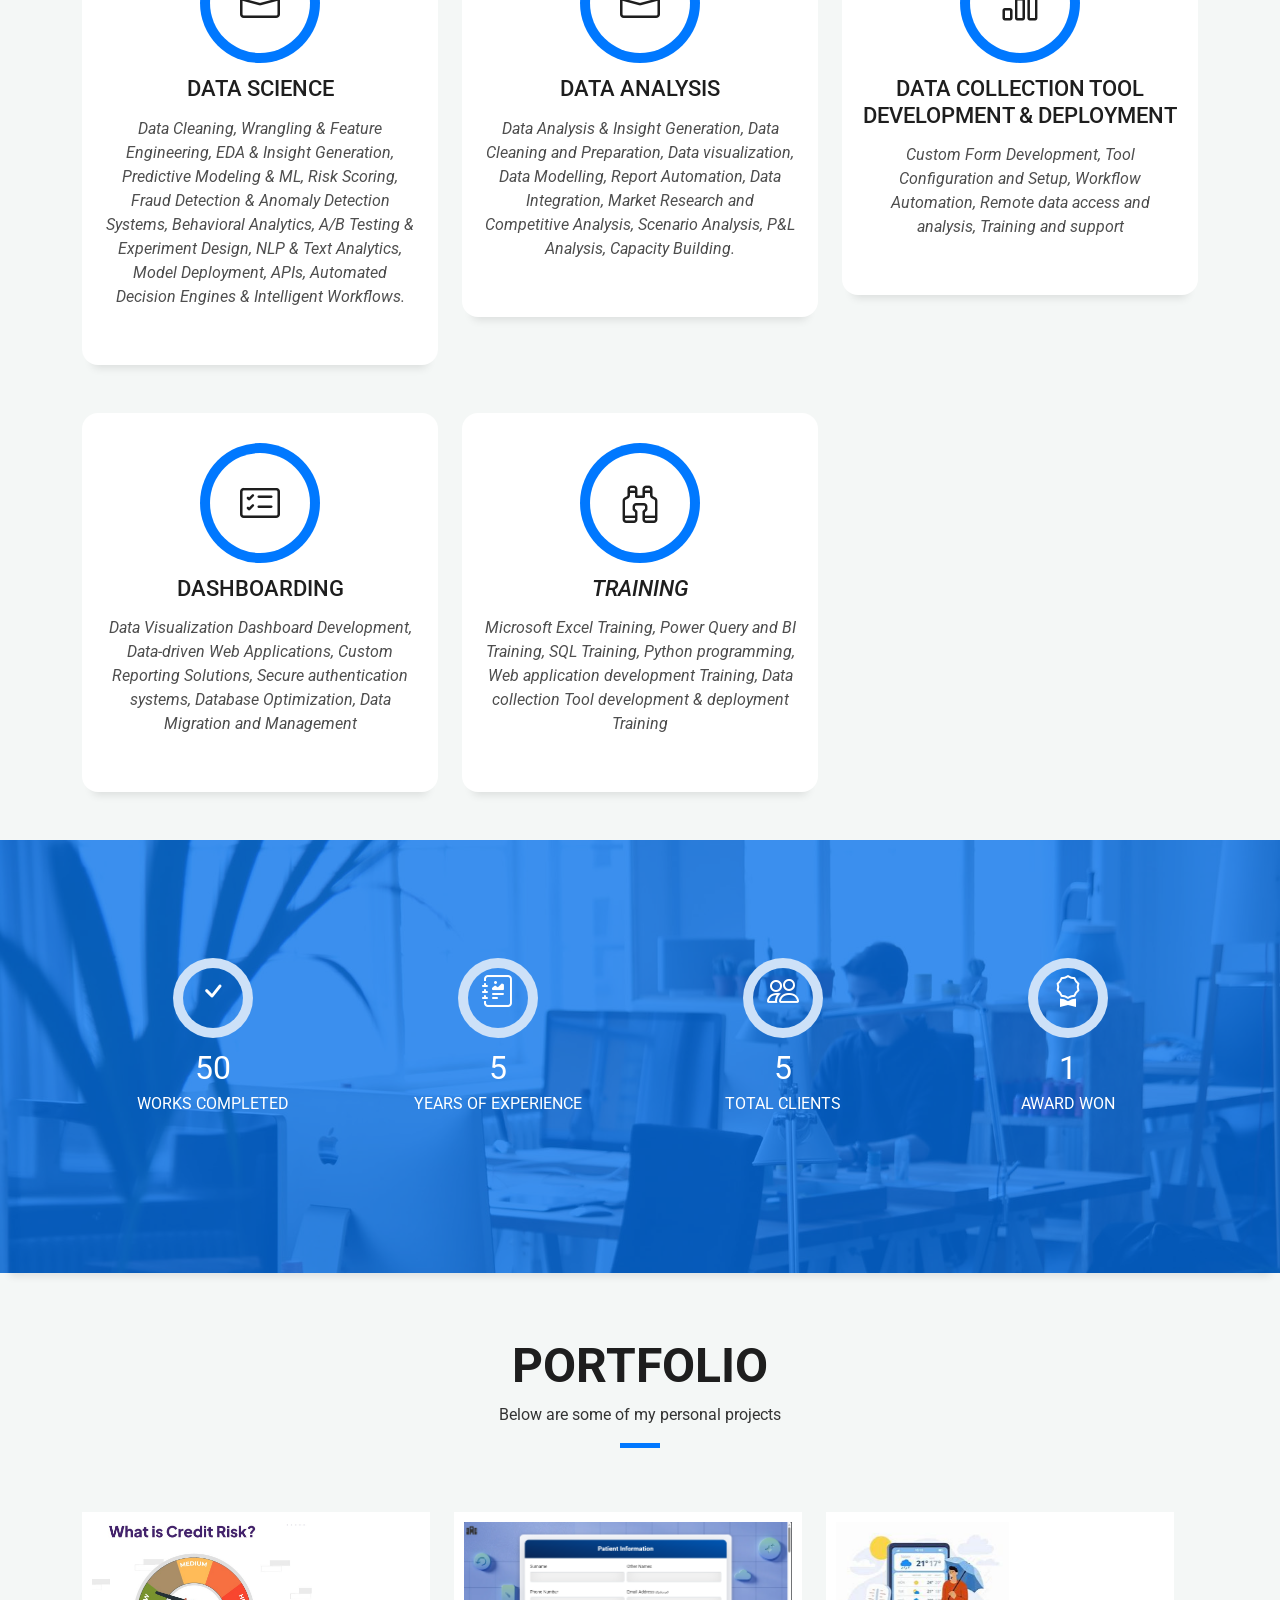
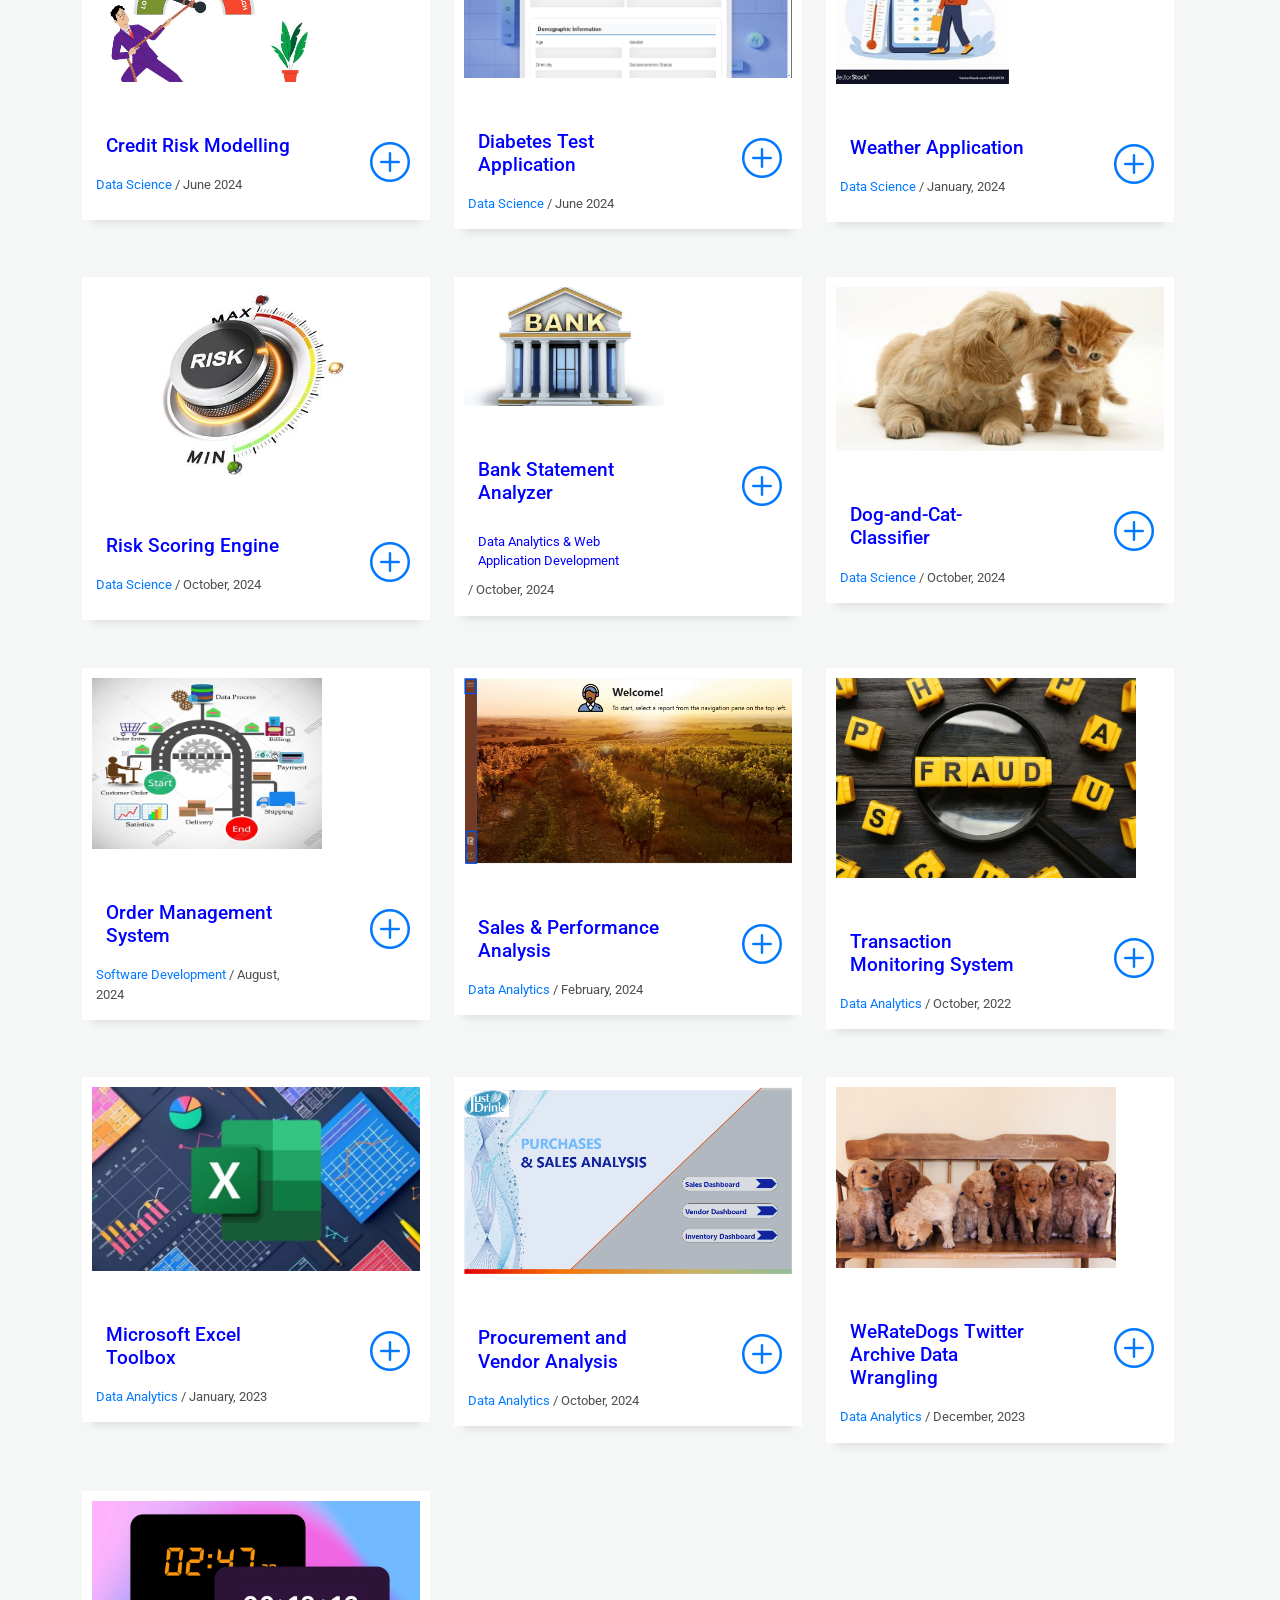
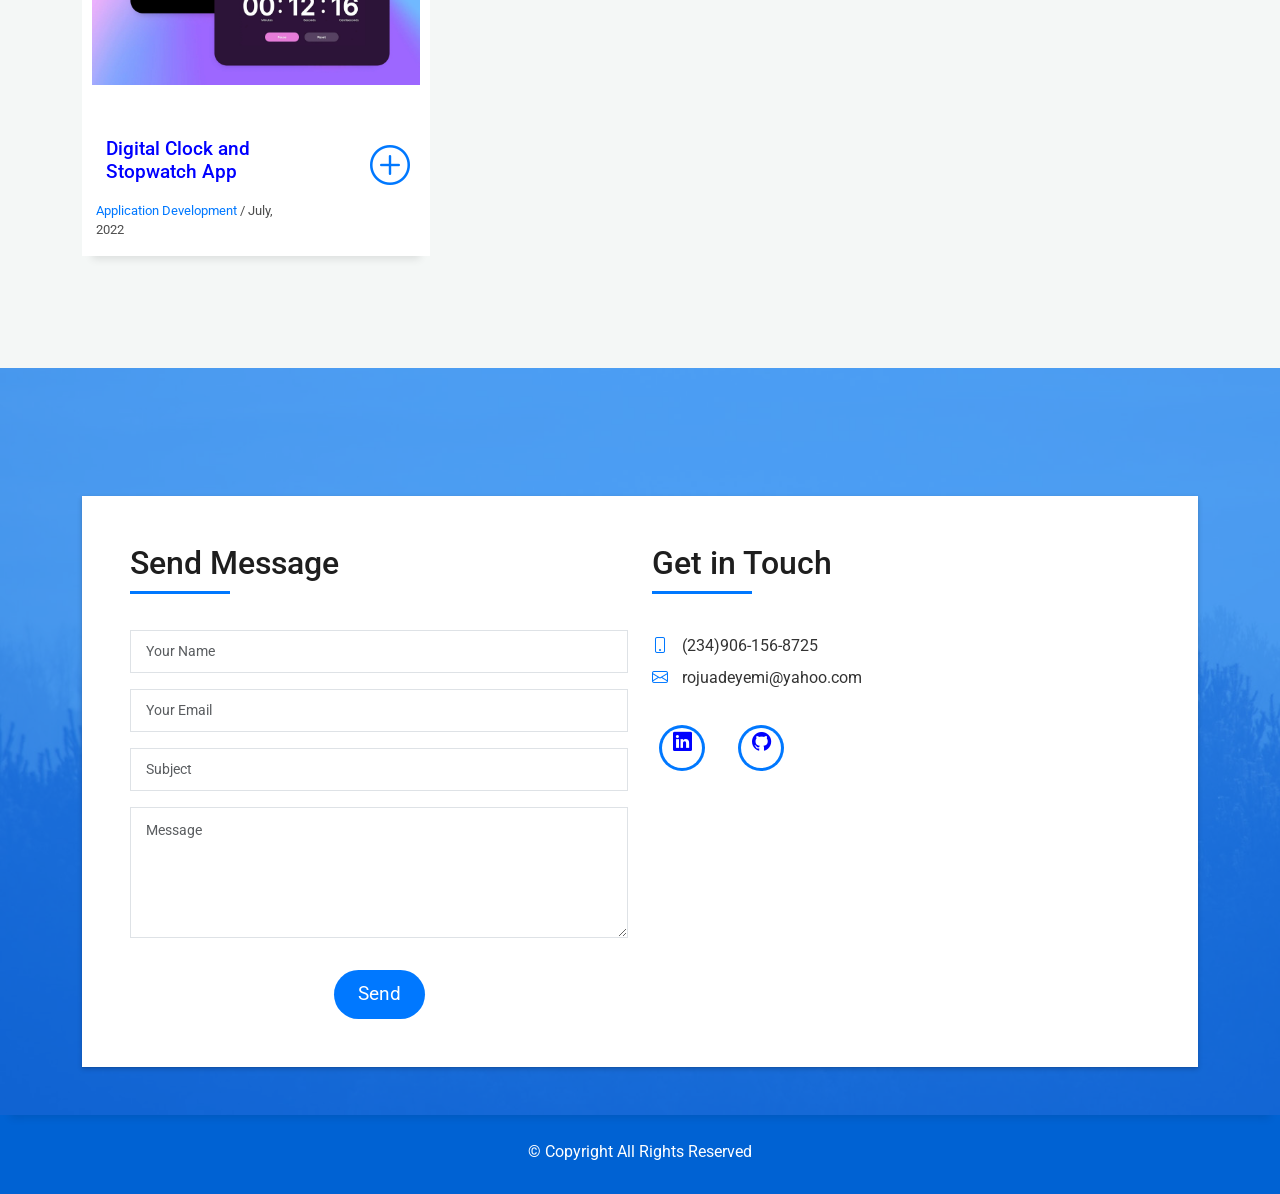
==== commit f896a95b: "update all pages" ====
--- a/index.html
+++ b/index.html
@@ -51,15 +51,8 @@
   </header><!-- End Header -->
 
   <!-- ======= Hero Section ======= -->
-  <div id="hero" class="hero route bg-image" style="background-image: url(assets/img/professional-portrait-1769570049798_okay.png)">
-    <div class="overlay-itro"></div>
-    <div class="hero-content display-table">
-      <div class="table-cell">
-        <div class="container">
-          <p class="welcome-message"> Unlock data-driven insights with my tailored solutions—let’s drive growth together.</p>
-        </div>
-      </div>
-    </div>
+  <div id="hero" class="hero route bg-image" style="background-image: url(assets/img/ade2.png)">
+
   </div><!-- End Hero Section -->
 
   <main id="main">
@@ -75,7 +68,7 @@
                   <div class="row">
                     <div class="col-sm-6 col-md-5">
                       <div class="about-img">
-                        <img src="assets/img/professional-headshot.png" class="img-fluid rounded b-shadow-a" alt="" width="180" height="40">
+                        <img src="assets/img/ade4.png" class="img-fluid rounded b-shadow-a" alt="" width="180" height="40">
                       </div>
                     </div>
                     <div class="col-sm-6 col-md-7">
@@ -101,10 +94,6 @@
                     <div class="progress">
                       <div class="progress-bar" role="progressbar" style="width: 85%;" aria-valuenow="85" aria-valuemin="0" aria-valuemax="100"></div>
                     </div>
-                    <span><strong><em>Problem-Solving </em></strong></span> <span class="pull-right">95%</span>
-                    <div class="progress">
-                      <div class="progress-bar" role="progressbar" style="width: 90%;" aria-valuenow="85" aria-valuemin="0" aria-valuemax="100"></div>
-                    </div>
                     <span><strong><em>ETL Pipeline</em></strong></span> <span class="pull-right">90%</span>
                     <div class="progress">
                       <div class="progress-bar" role="progressbar" style="width: 90%;" aria-valuenow="85" aria-valuemin="0" aria-valuemax="100"></div>
@@ -136,17 +125,9 @@
                     <div class="progress">
                       <div class="progress-bar" role="progressbar" style="width: 90%;" aria-valuenow="90" aria-valuemin="0" aria-valuemax="100"></div>
                     </div>
-                    <span><strong><em>Version Control (Git)</em></strong></span> <span class="pull-right">85%</span>
-                    <div class="progress">
-                      <div class="progress-bar" role="progressbar" style="width: 85%" aria-valuenow="85" aria-valuemin="0" aria-valuemax="100"></div>
-                    </div>
                     <span><strong><em>R Programming</em></strong></span> <span class="pull-right">80%</span>
                     <div class="progress">
                       <div class="progress-bar" role="progressbar" style="width: 80%;" aria-valuenow="80" aria-valuemin="0" aria-valuemax="100"></div>
-                    </div>
-                    <span><strong><em>SPSS, Minitab</em></strong></span> <span class="pull-right">85%</span>
-                    <div class="progress">
-                      <div class="progress-bar" role="progressbar" style="width: 85%" aria-valuenow="85" aria-valuemin="0" aria-valuemax="100"></div>
                     </div>
                      <span><strong><em>Database Management (SQL Server, Oracle DB, MySQL, PostGreSQL, MongoDB)</em></strong></span> <span class="pull-right">80%</span>
                     <div class="progress">
@@ -180,13 +161,6 @@
                     <p class="lead">
                      I am a Data Science and Business Analytics professional with 5+ years of experience delivering high-impact solutions across consulting, banking, and manufacturing.
                       <p class="lead">My work spans building machine learning models, automated risk scoring engines, fraud detection pipelines, and end-to-end analytics solutions for financial services. Beyond modeling, I focus on deploying scalable, real-world applications that improve decision-making, strengthen risk controls, and optimize operational performance </p>
-                    </p>
-                    <p class="lead">
-                      <strong>Industry & Domain Expertise:</strong><br>
-                      <em>
-                      I bring hands-on experience across consulting, financial services, and manufacturing, enabling me to quickly understand diverse business models and operational challenges. My cross-industry exposure has strengthened my ability to adapt, identify patterns, and deliver data-driven solutions that create measurable business impact in fast-paced environments.
-                      </em>
-
                     </p>                  
                     <p class="lead">
                       <strong>Data Science, Analytics & BI Excellence: </strong><br>
@@ -212,6 +186,7 @@
           </div>
         </div>
       </div>
+
     </section> <!-- End About Section -->
 
     <!-- ======= Services Section ======= -->
@@ -464,6 +439,86 @@
               </div>
             </div>
           </div>
+
+
+                    <div class="col-md-4">
+            <div class="work-box">
+              <a href="assets/img/risk.jpg" data-gallery="portfolioGallery" class="portfolio-lightbox">
+                <div class="work-img">
+                  <img src="assets/img/risk.jpg" alt="" class="img-fluid" width="300" height="300">
+                </div>
+              </a>
+              <div class="work-content">
+                <div class="row">
+                  <div class="col-sm-8">
+                    <h2 class="w-title"><a href="risk.html">Risk Scoring Engine</a></h2>
+                    <div class="w-more">
+                      <span class="w-ctegory">Data Science</span> / <span class="w-date">October, 2024</span>
+                    </div>
+                  </div>
+                  <div class="col-sm-4">
+                    <div class="w-like">
+                      <a href="risk.html"> <span class="bi bi-plus-circle"></span></a>
+                    </div>
+                  </div>
+                </div>
+              </div>
+            </div>
+          </div>
+
+
+                
+          <div class="col-md-4">
+            <div class="work-box">
+              <a href="assets/img/statement0.jpg" data-gallery="portfolioGallery" class="portfolio-lightbox">
+                <div class="work-img">
+                  <img src="assets/img/statement0.jpg" alt="" class="img-fluid" width="200" height="200">
+                </div>
+              </a>
+              <div class="work-content">
+                <div class="row">
+                  <div class="col-sm-8">
+                    <h2 class="w-title"><a href="statement.html">Bank Statement Analyzer</a></h2>
+                    <div class="w-more">
+                      <span class="w-ctegory"><a href="statement.html">Data Analytics &amp; Web Application Development</a></span> / <span class="w-date">October, 2024</span>
+                    </div>
+                  </div>
+                  <div class="col-sm-4">
+                    <div class="w-like">
+                      <a href="statement.html"> <span class="bi bi-plus-circle"></span></a>
+                    </div>
+                  </div>
+                </div>
+              </div>
+            </div>
+          </div> 
+
+                    
+          <div class="col-md-4">
+            <div class="work-box">
+              <a href="assets/img/Dog-and-cat3.png" data-gallery="portfolioGallery" class="portfolio-lightbox">
+                <div class="work-img">
+                  <img src="assets/img/Dog-and-cat3.png" alt="" class="img-fluid" width="400" height="400">
+                </div>
+              </a>
+              <div class="work-content">
+                <div class="row">
+                  <div class="col-sm-8">
+                    <h2 class="w-title"><a href="cnn.html">Dog-and-Cat-Classifier</a></h2>
+                    <div class="w-more">
+                      <span class="w-ctegory">Data Science</span> / <span class="w-date">October, 2024</span>
+                    </div>
+                  </div>
+                  <div class="col-sm-4">
+                    <div class="w-like">
+                      <a href="cnn.html"> <span class="bi bi-plus-circle"></span></a>
+                    </div>
+                  </div>
+                </div>
+              </div>
+            </div>
+          </div>       
+          
           <div class="col-md-4">
             <div class="work-box">
               <a href="assets/img/oms.jpg" data-gallery="portfolioGallery" class="portfolio-lightbox">
@@ -597,7 +652,7 @@
                   <div class="col-sm-8">
                     <h2 class="w-title"><a href="wrangling.html">WeRateDogs Twitter Archive Data Wrangling</a></h2>
                     <div class="w-more">
-                      <span class="w-ctegory">Data Analytics/Web Development</span> / <span class="w-date">December, 2023</span>
+                      <span class="w-ctegory">Data Analytics</span> / <span class="w-date">December, 2023</span>
                     </div>
                   </div>
                   <div class="col-sm-4">
@@ -633,84 +688,7 @@
               </div>
             </div>
           </div>
-          
-          <div class="col-md-4">
-            <div class="work-box">
-              <a href="assets/img/Dog-and-cat3.png" data-gallery="portfolioGallery" class="portfolio-lightbox">
-                <div class="work-img">
-                  <img src="assets/img/Dog-and-cat3.png" alt="" class="img-fluid" width="400" height="400">
-                </div>
-              </a>
-              <div class="work-content">
-                <div class="row">
-                  <div class="col-sm-8">
-                    <h2 class="w-title"><a href="cnn.html">Dog-and-Cat-Classifier</a></h2>
-                    <div class="w-more">
-                      <span class="w-ctegory">Data Science</span> / <span class="w-date">October, 2024</span>
-                    </div>
-                  </div>
-                  <div class="col-sm-4">
-                    <div class="w-like">
-                      <a href="cnn.html"> <span class="bi bi-plus-circle"></span></a>
-                    </div>
-                  </div>
-                </div>
-              </div>
-            </div>
-          </div>       
-
-                
-          <div class="col-md-4">
-            <div class="work-box">
-              <a href="assets/img/risk.jpg" data-gallery="portfolioGallery" class="portfolio-lightbox">
-                <div class="work-img">
-                  <img src="assets/img/risk.jpg" alt="" class="img-fluid" width="300" height="300">
-                </div>
-              </a>
-              <div class="work-content">
-                <div class="row">
-                  <div class="col-sm-8">
-                    <h2 class="w-title"><a href="risk.html">Risk Scoring Engine</a></h2>
-                    <div class="w-more">
-                      <span class="w-ctegory">Data Science</span> / <span class="w-date">October, 2024</span>
-                    </div>
-                  </div>
-                  <div class="col-sm-4">
-                    <div class="w-like">
-                      <a href="risk.html"> <span class="bi bi-plus-circle"></span></a>
-                    </div>
-                  </div>
-                </div>
-              </div>
-            </div>
-          </div>
-
-
-                
-          <div class="col-md-4">
-            <div class="work-box">
-              <a href="assets/img/statement0.jpg" data-gallery="portfolioGallery" class="portfolio-lightbox">
-                <div class="work-img">
-                  <img src="assets/img/statement0.jpg" alt="" class="img-fluid" width="300" height="300">
-                </div>
-              </a>
-              <div class="work-content">
-                <div class="row">
-                  <div class="col-sm-8">
-                    <h2 class="w-title"><a href="statement.html">Bank Statement Analyzer</a></h2>
-                    <div class="w-more">
-                      <span class="w-ctegory"><a href="statement.html">Data Analytics &amp; Web Application Development</a></span> / <span class="w-date">October, 2024</span>
-                    </div>
-                  </div>
-                  <div class="col-sm-4">
-                    <div class="w-like">
-                      <a href="statement.html"> <span class="bi bi-plus-circle"></span></a>
-                    </div>
-                  </div>
-                </div>
-              </div>
-            </div>
-          </div> 
+
 
         </div>
       </div>
--- a/assets/css/style.css
+++ b/assets/css/style.css
@@ -99,9 +99,9 @@
 
 .bg-image {
   background-repeat: no-repeat;
-  background-attachment: fixed;
+  
   background-size: cover;
-  background-position: center center;
+  background-position: top bottom;
 }
 
 @media (max-width: 1024px) {
@@ -738,28 +738,16 @@
   font-size: 12px;
 }
 
-.welcome-message {
-  position: absolute;
-  bottom: 0;
-  left: 1%;
-  font-size: 28px;
-  max-width: 450px;
-  color: #f4eaea;
-  
-  padding: 20px;
-  background-color: rgba(255, 255, 255, 0.1); /* Slightly transparent background */
-  border-radius: 15px;
-  box-shadow: 0 4px 15px rgba(0, 0, 1, 0.2);
-}
-
 .navbar-mobile .dropdown>.dropdown-active {
   display: block;
 }
 
 .hero {
-  height: 100vh;
+  height: 150vh;
   position: relative;
   color: #fff;
+  object-fit: cover;
+  object-position: top;
 }
 
 .hero .hero-content {
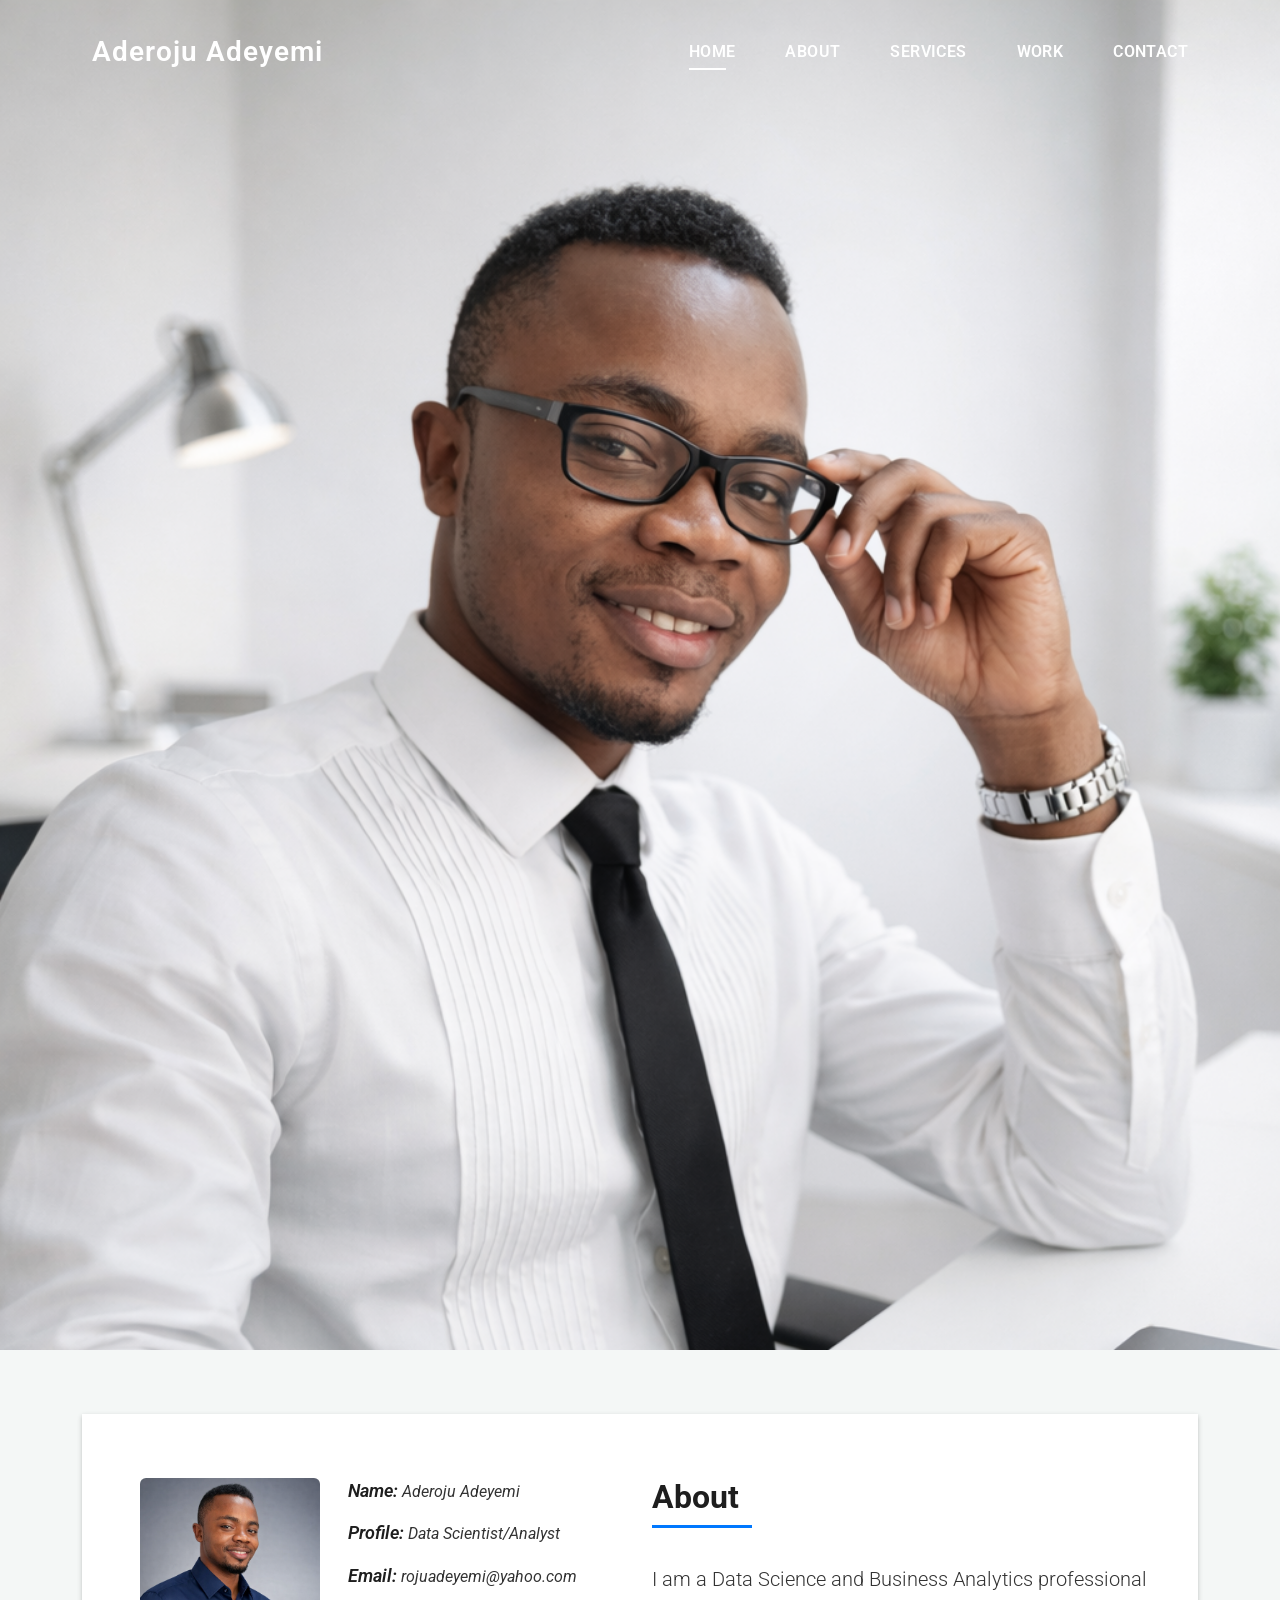
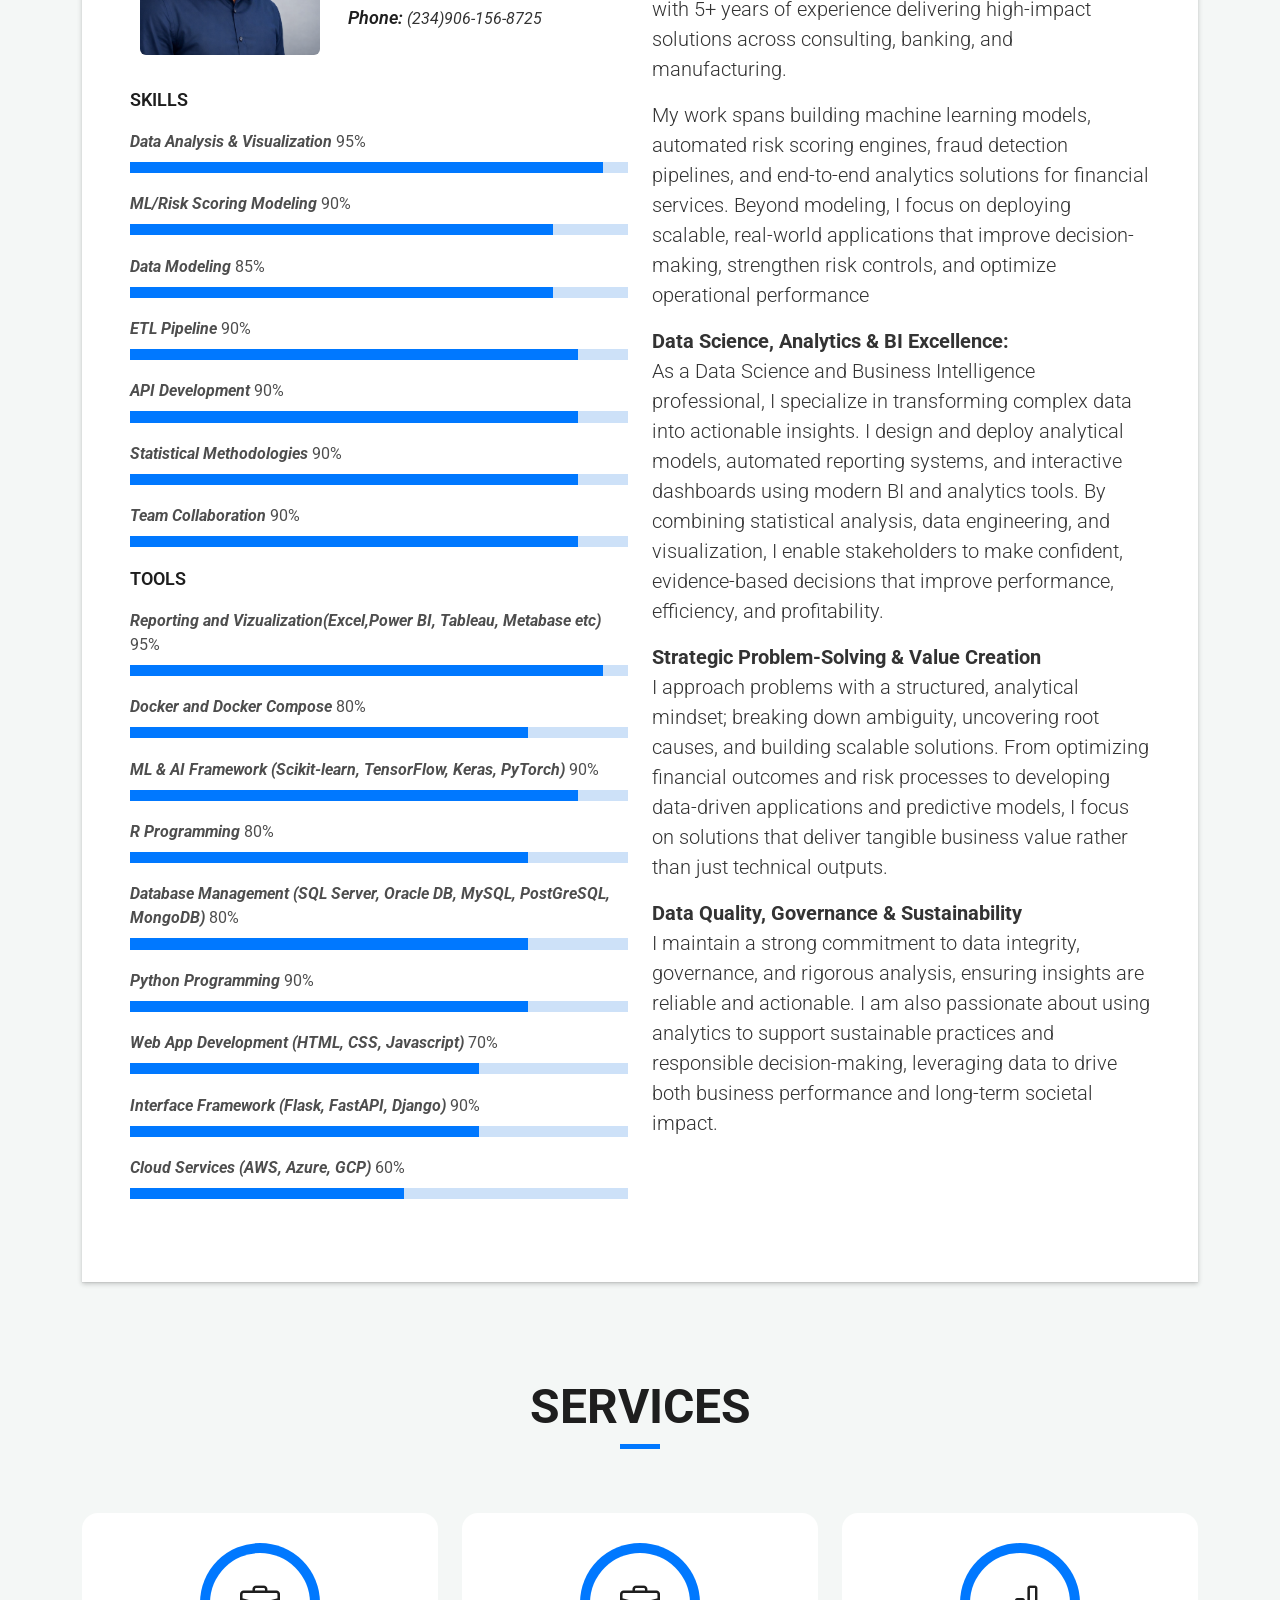
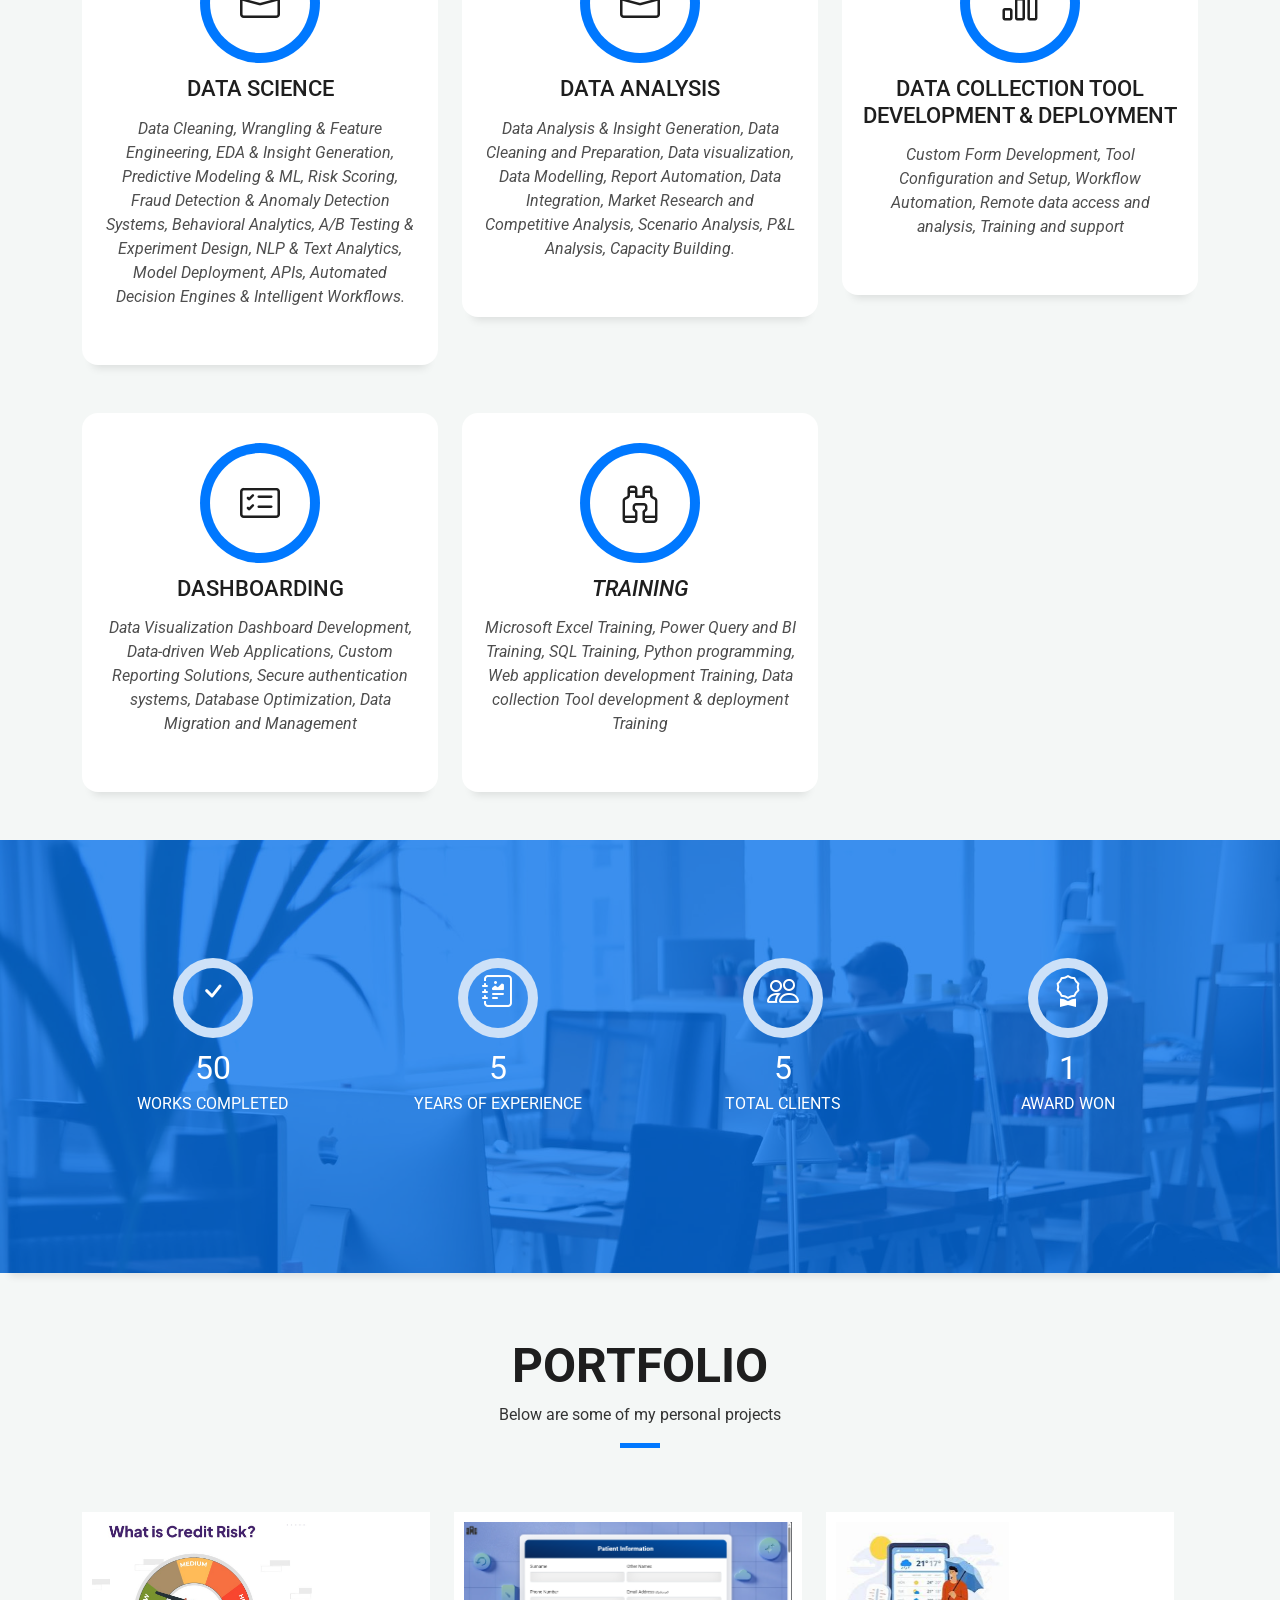
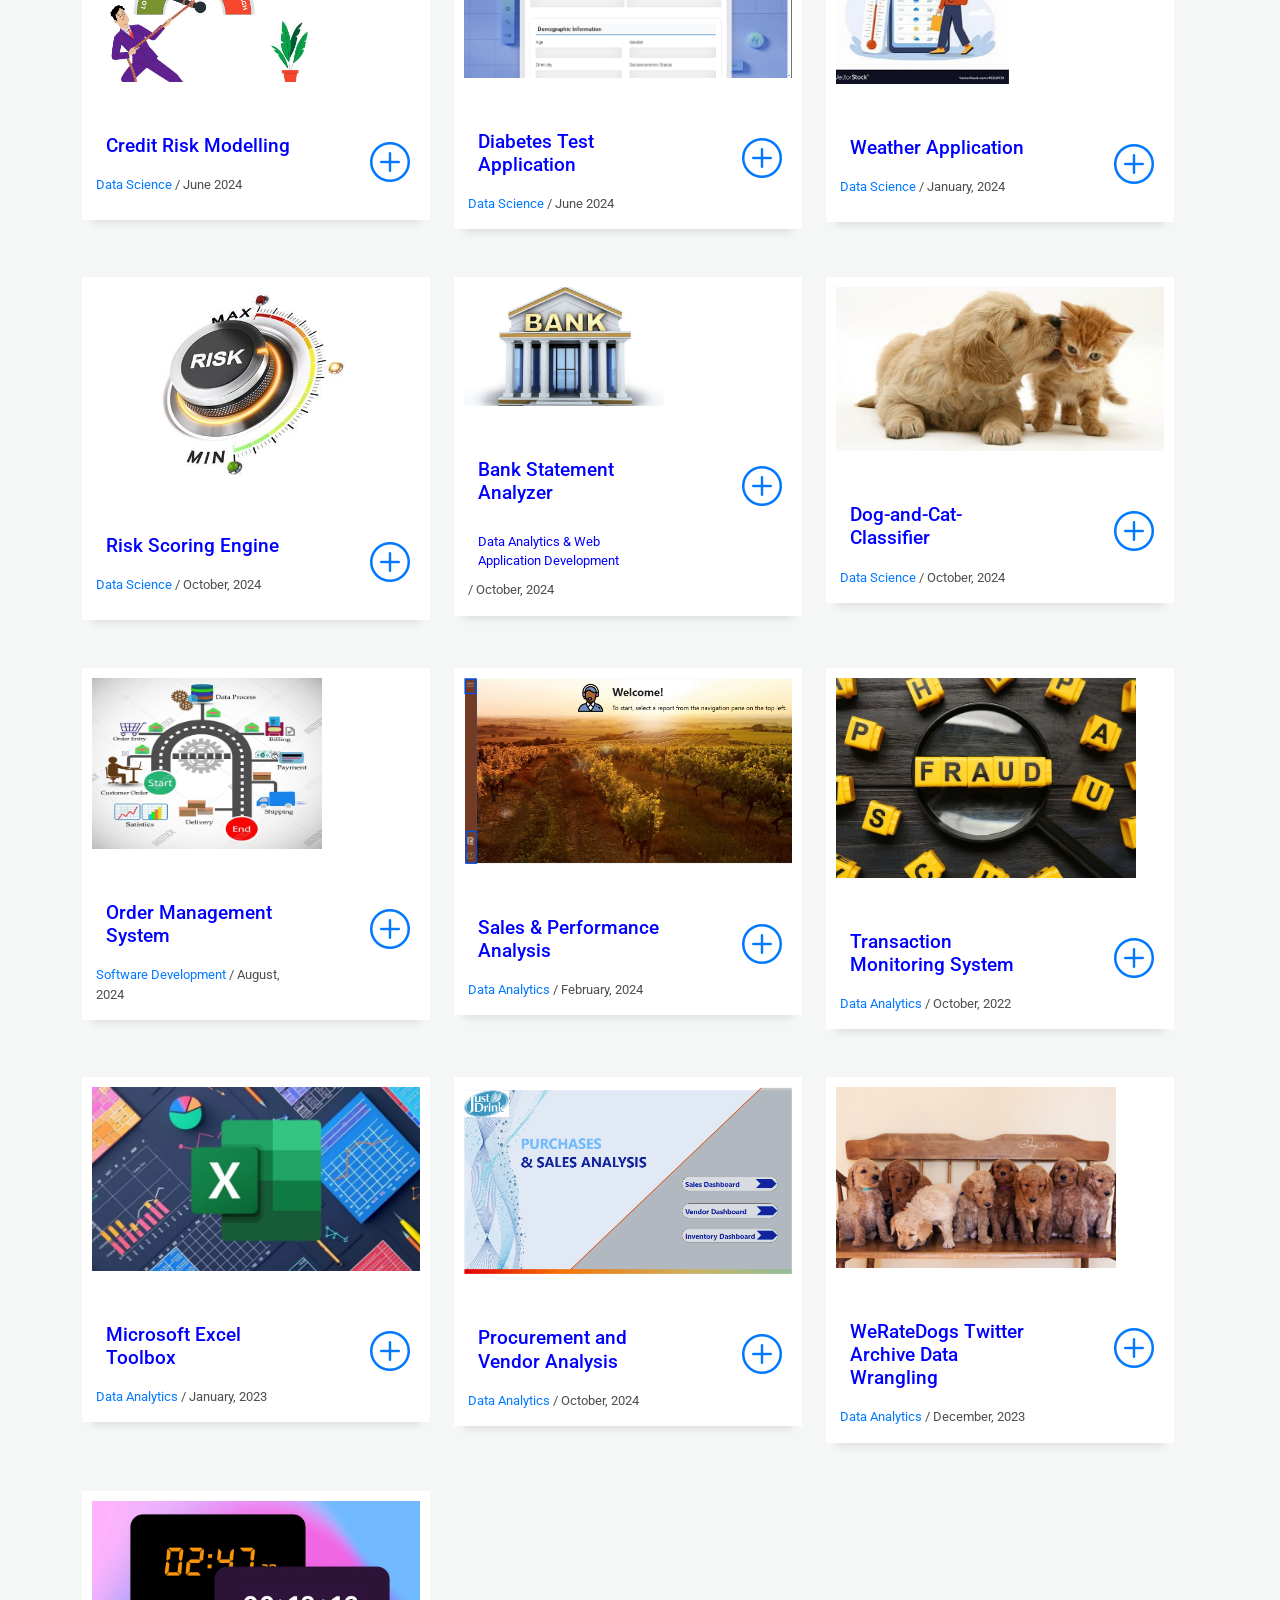
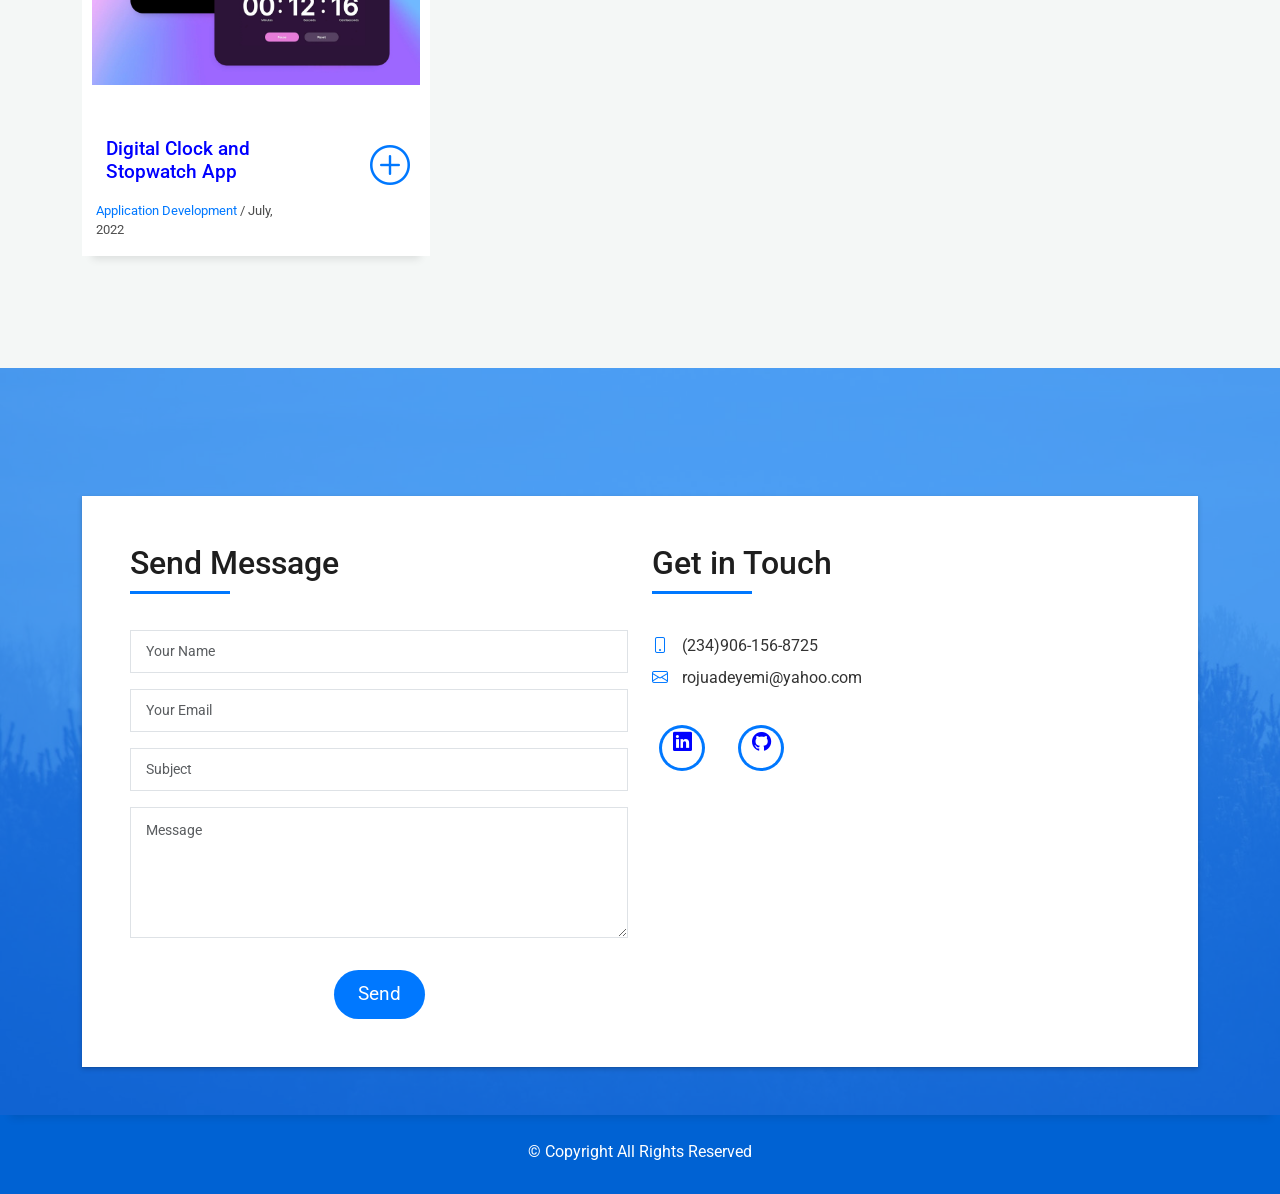
==== commit 172ce002: "update about section" ====
--- a/index.html
+++ b/index.html
@@ -155,30 +155,28 @@
                   <div class="about-me pt-4 pt-md-0">
                     <div class="title-box-2">
                       <h5 class="title-left">
-                        About
+                        <strong style="font-weight: 700;">About</strong>
                       </h5>
                     </div>
                     <p class="lead">
                      I am a Data Science and Business Analytics professional with 5+ years of experience delivering high-impact solutions across consulting, banking, and manufacturing.
                       <p class="lead">My work spans building machine learning models, automated risk scoring engines, fraud detection pipelines, and end-to-end analytics solutions for financial services. Beyond modeling, I focus on deploying scalable, real-world applications that improve decision-making, strengthen risk controls, and optimize operational performance </p>
-                    </p>                  
+                    </p>                
                     <p class="lead">
-                      <strong>Data Science, Analytics & BI Excellence: </strong><br>
-                      <em>
+                      <strong style="font-weight: 700;">Data Science, Analytics & BI Excellence: </strong><br>
+
                       As a Data Science and Business Intelligence professional, I specialize in transforming complex data into actionable insights. I design and deploy analytical models, automated reporting systems, and interactive dashboards using modern BI and analytics tools. By combining statistical analysis, data engineering, and visualization, I enable stakeholders to make confident, evidence-based decisions that improve performance, efficiency, and profitability.                 
-                      </em>
+                      
                     </p>
                     <p class="lead">
-                      <strong>Strategic Problem-Solving & Value Creation:</strong><br>
-                   <em>
-                      I approach problems with a structured, analytical mindset;breaking down ambiguity, uncovering root causes, and building scalable solutions. From optimizing financial outcomes and risk processes to developing data-driven applications and predictive models, I focus on solutions that deliver tangible business value rather than just technical outputs.
-                   </em>
-                  </p>
+                      <strong style="font-weight: 700;">Strategic Problem-Solving & Value Creation</strong><br>
+                      I approach problems with a structured, analytical mindset; breaking down ambiguity, uncovering root causes, and building scalable solutions. From optimizing financial outcomes and risk processes to developing data-driven applications and predictive models, I focus on solutions that deliver tangible business value rather than just technical outputs.
+                    </p>
                     <p class="lead">
-                      <strong>Data Quality, Governance & Sustainability: </strong><br>
-                    <em>
+                      <strong style="font-weight: 700;">Data Quality, Governance & Sustainability </strong><br>
+                    
                       I maintain a strong commitment to data integrity, governance, and rigorous analysis, ensuring insights are reliable and actionable. I am also passionate about using analytics to support sustainable practices and responsible decision-making, leveraging data to drive both business performance and long-term societal impact.
-                    </em>
+                    </p>
                   </div>
                 </div>
               </div>
